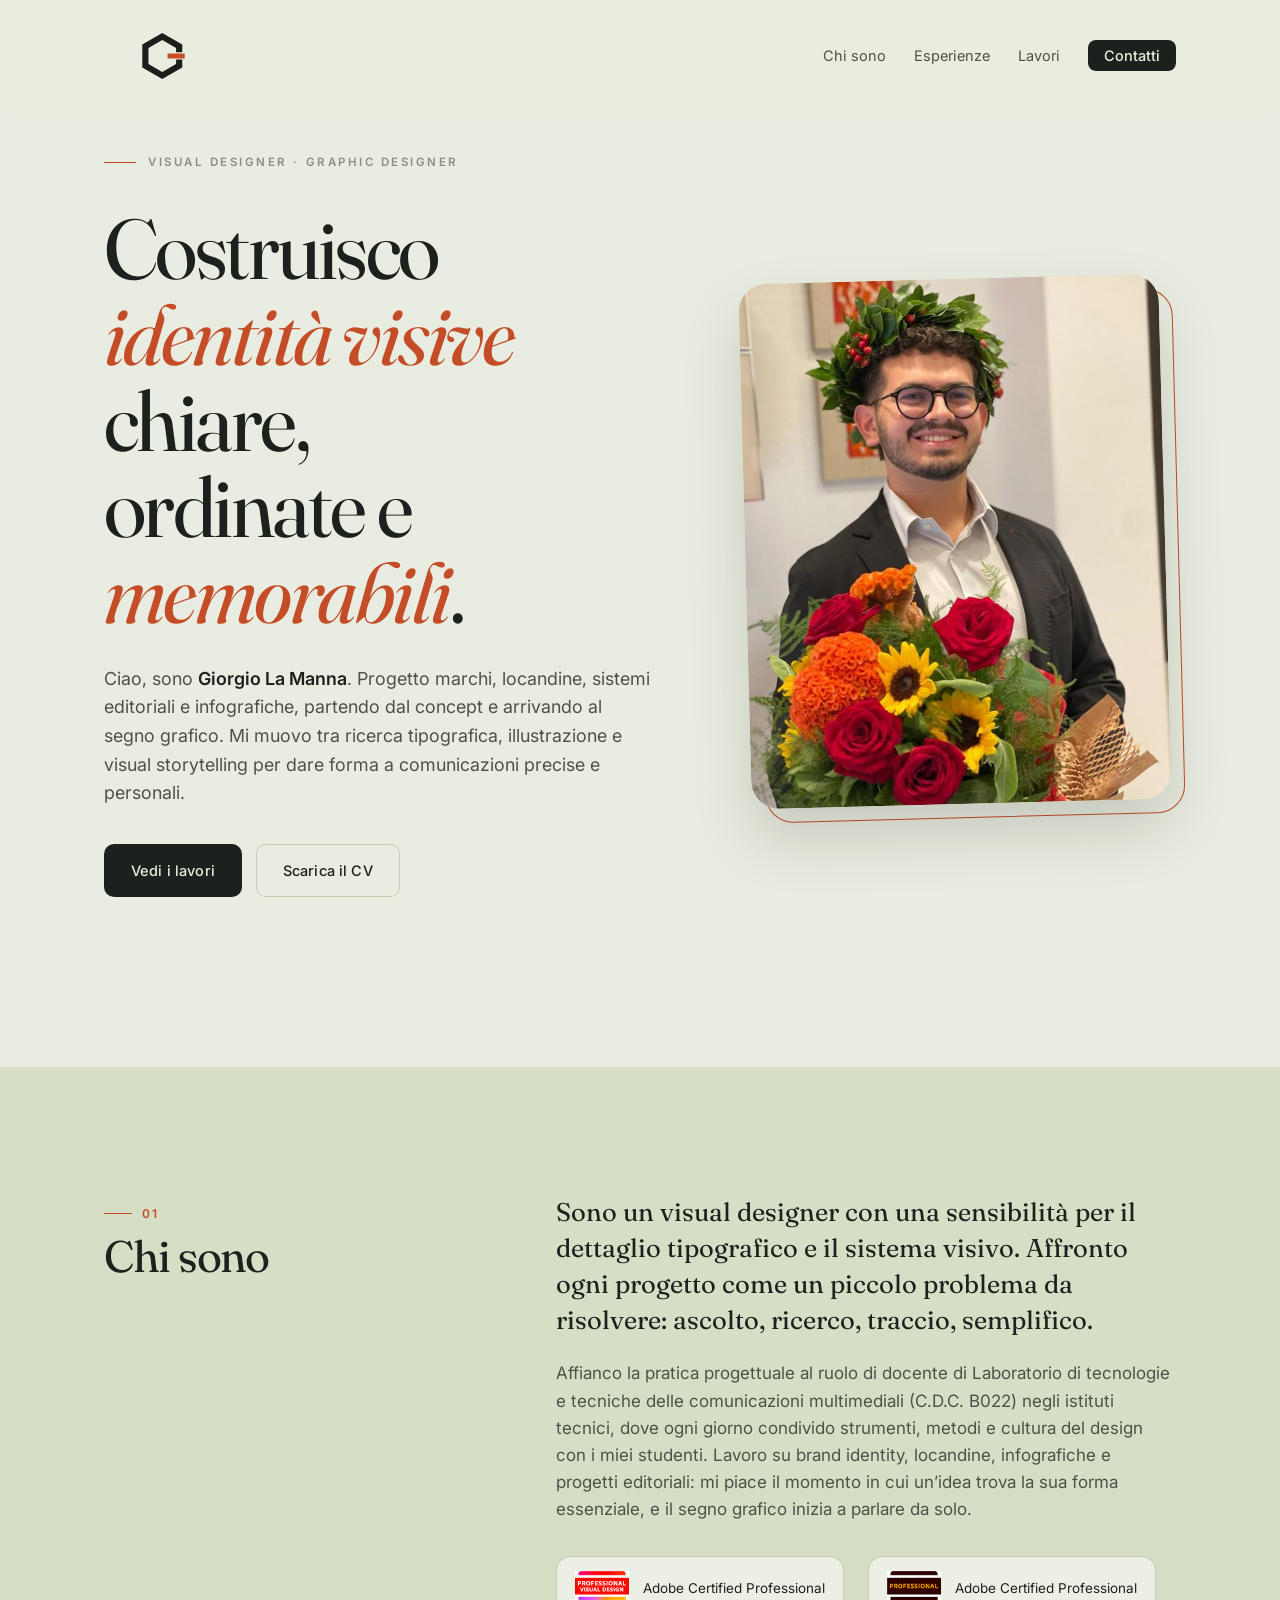
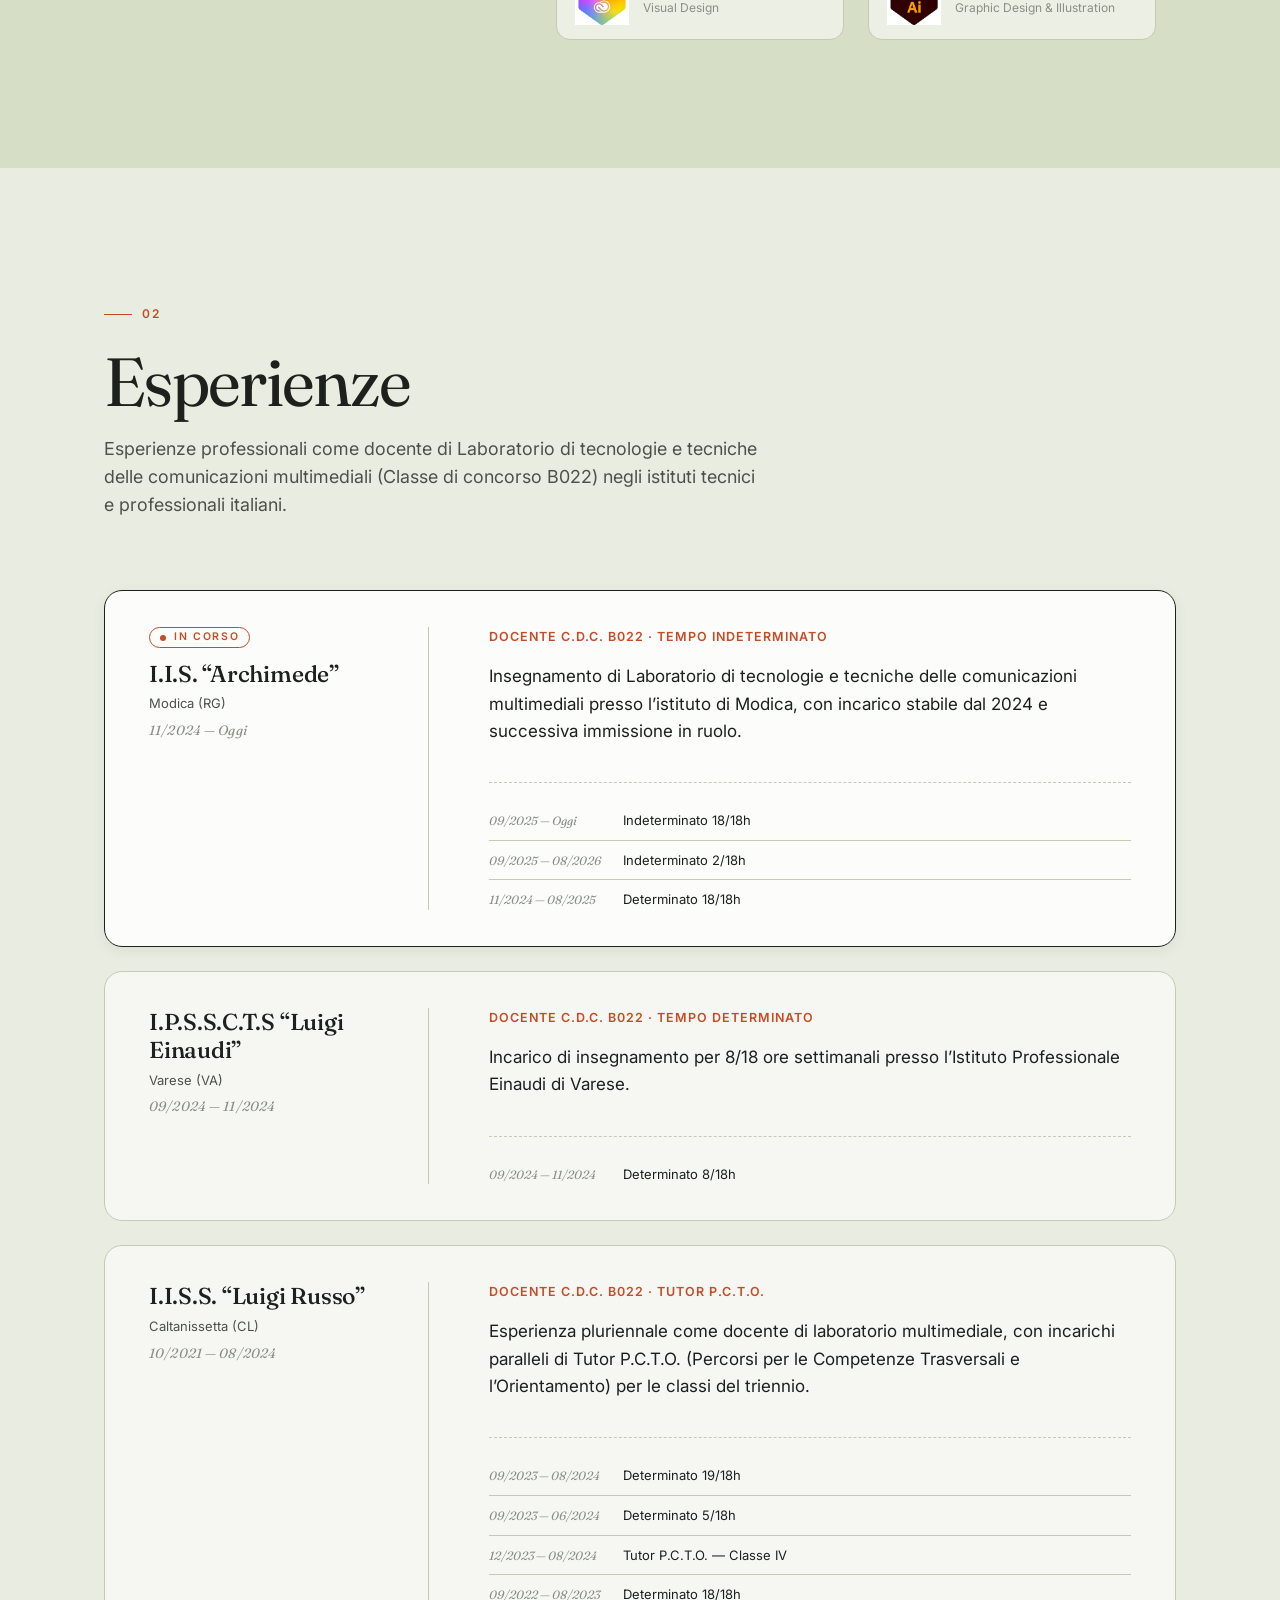
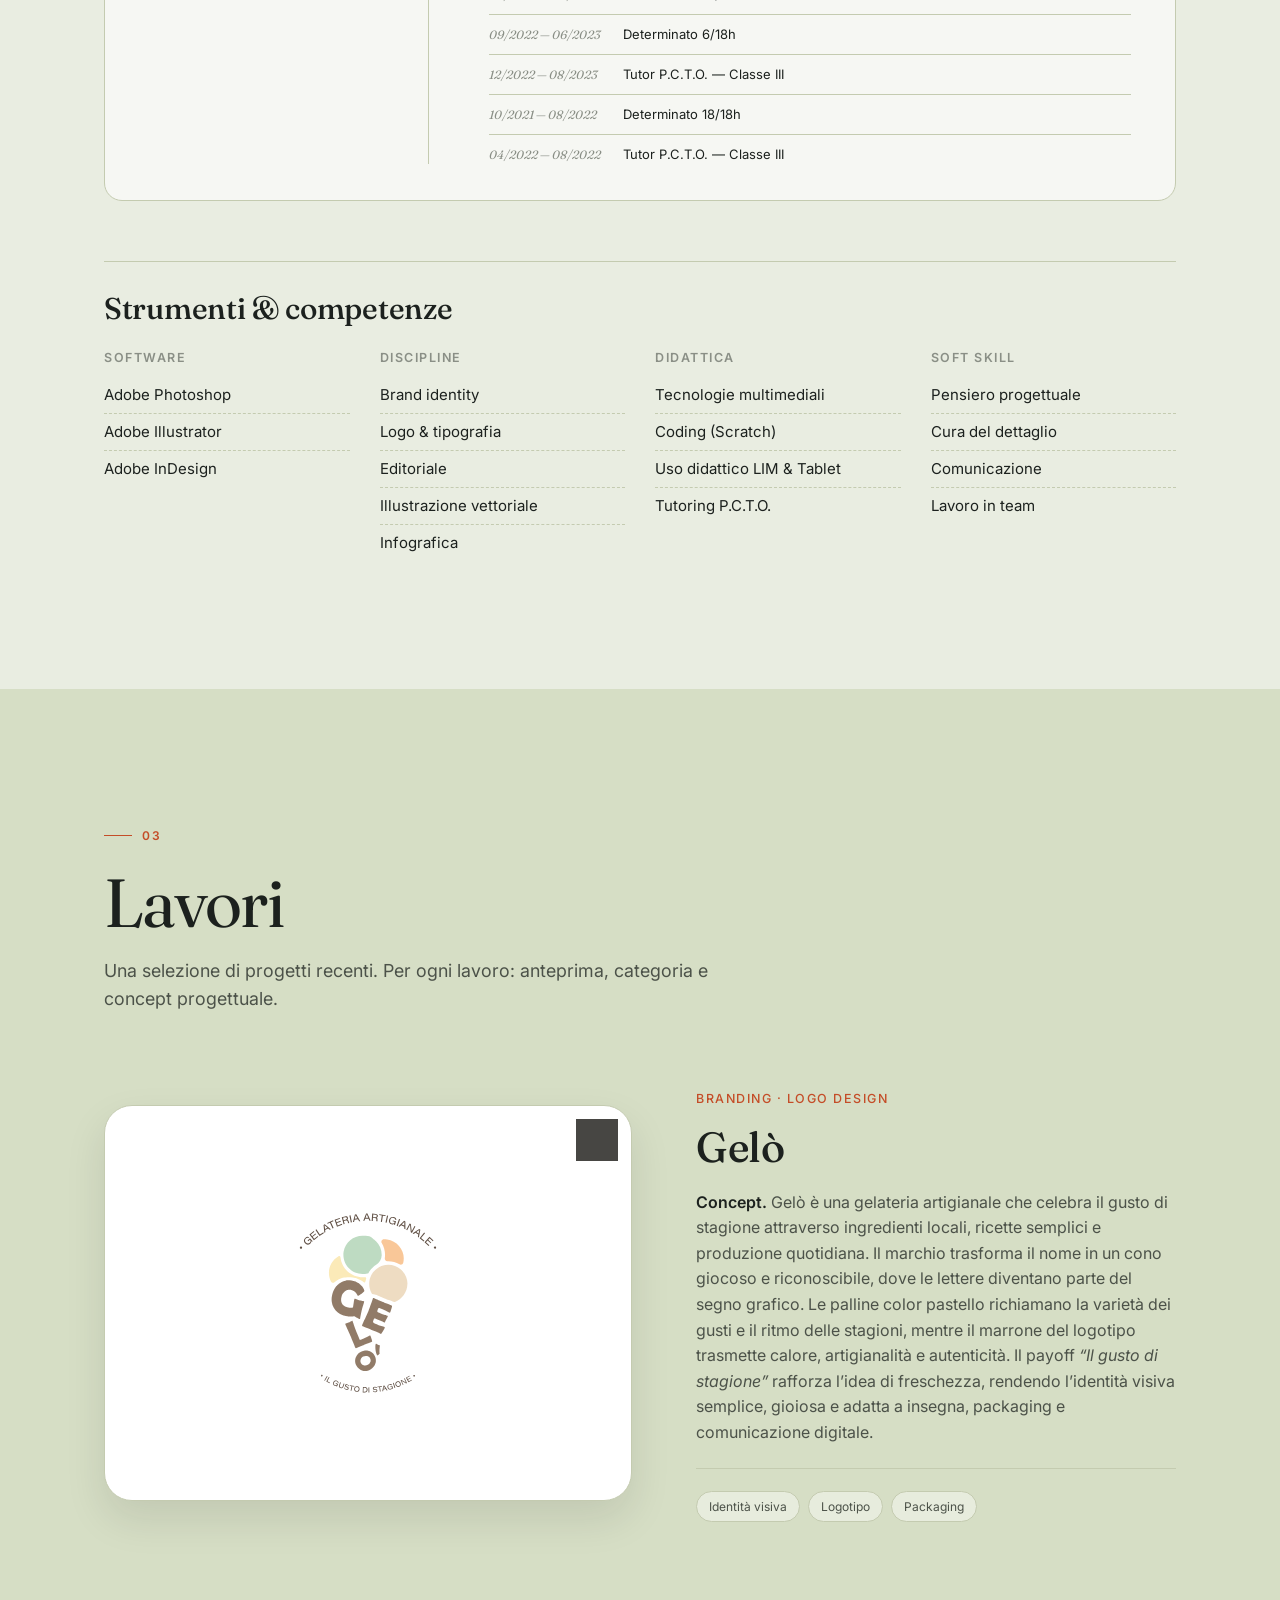
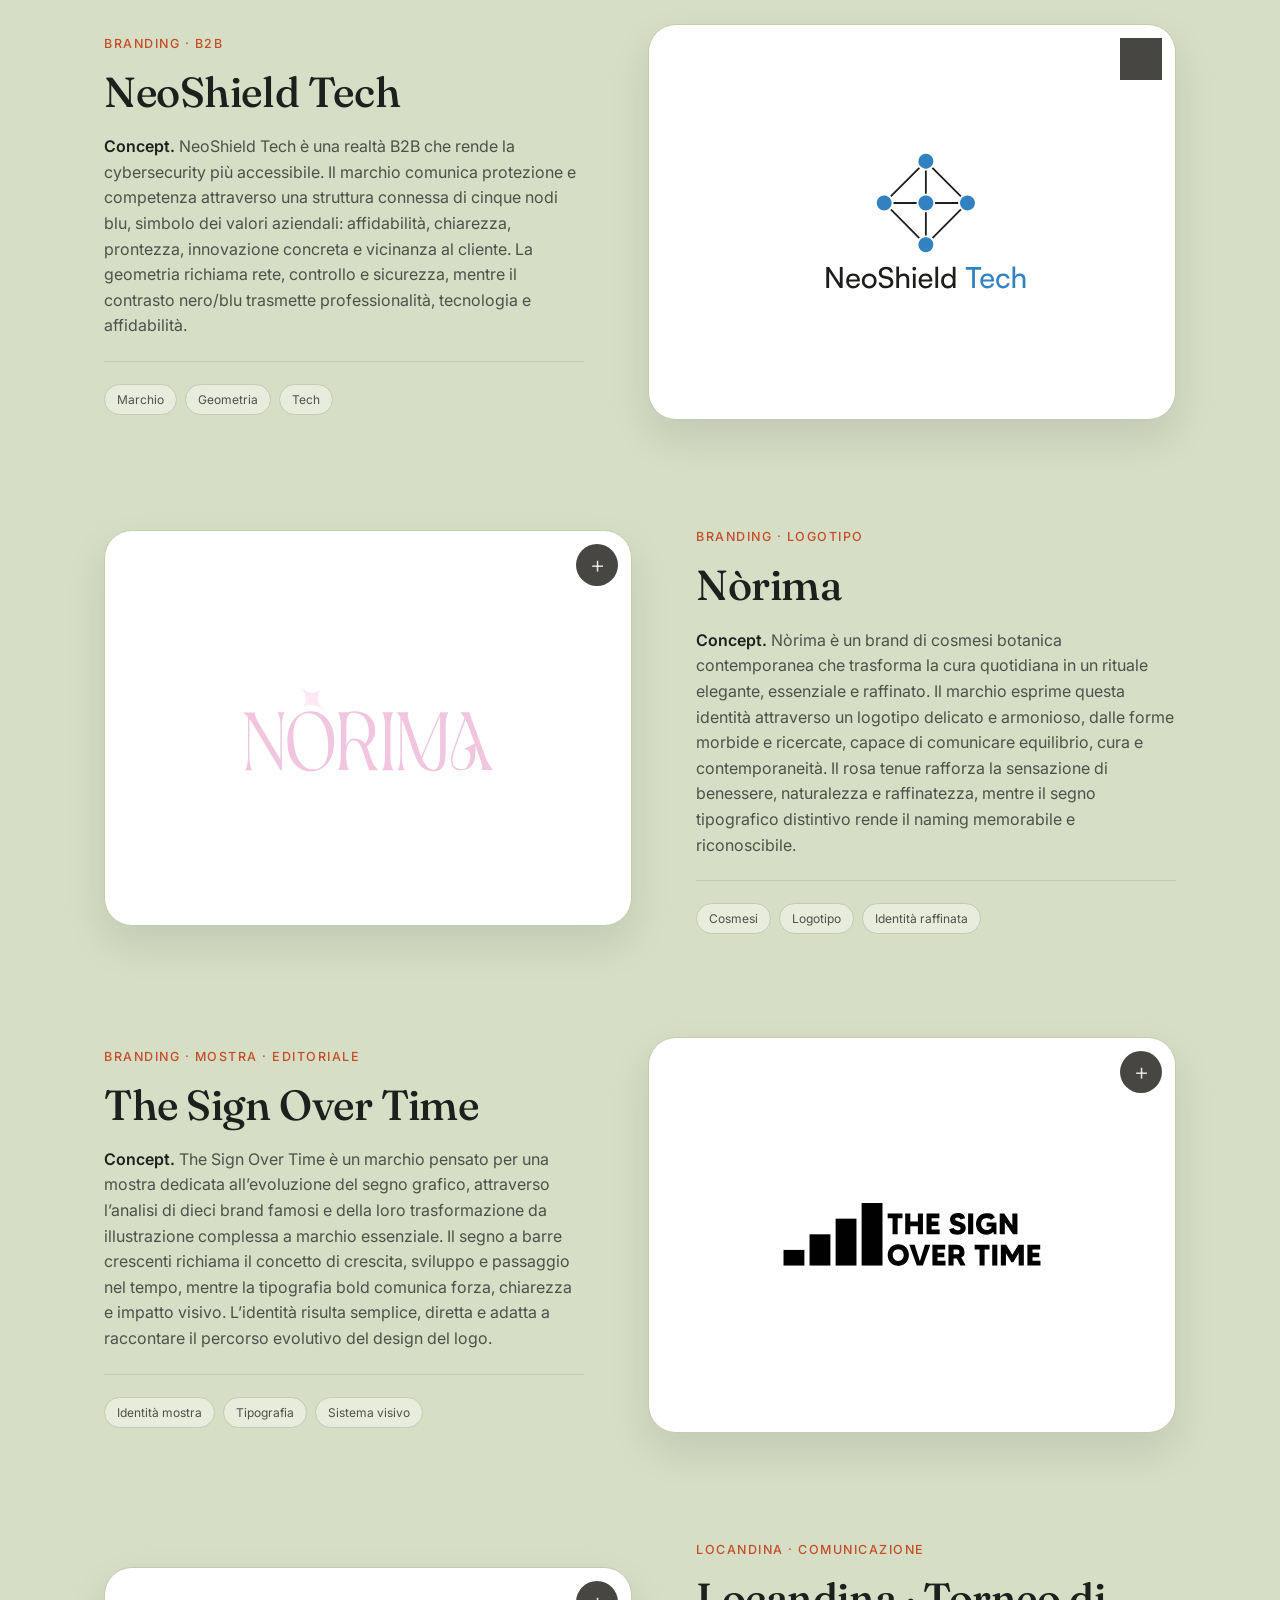
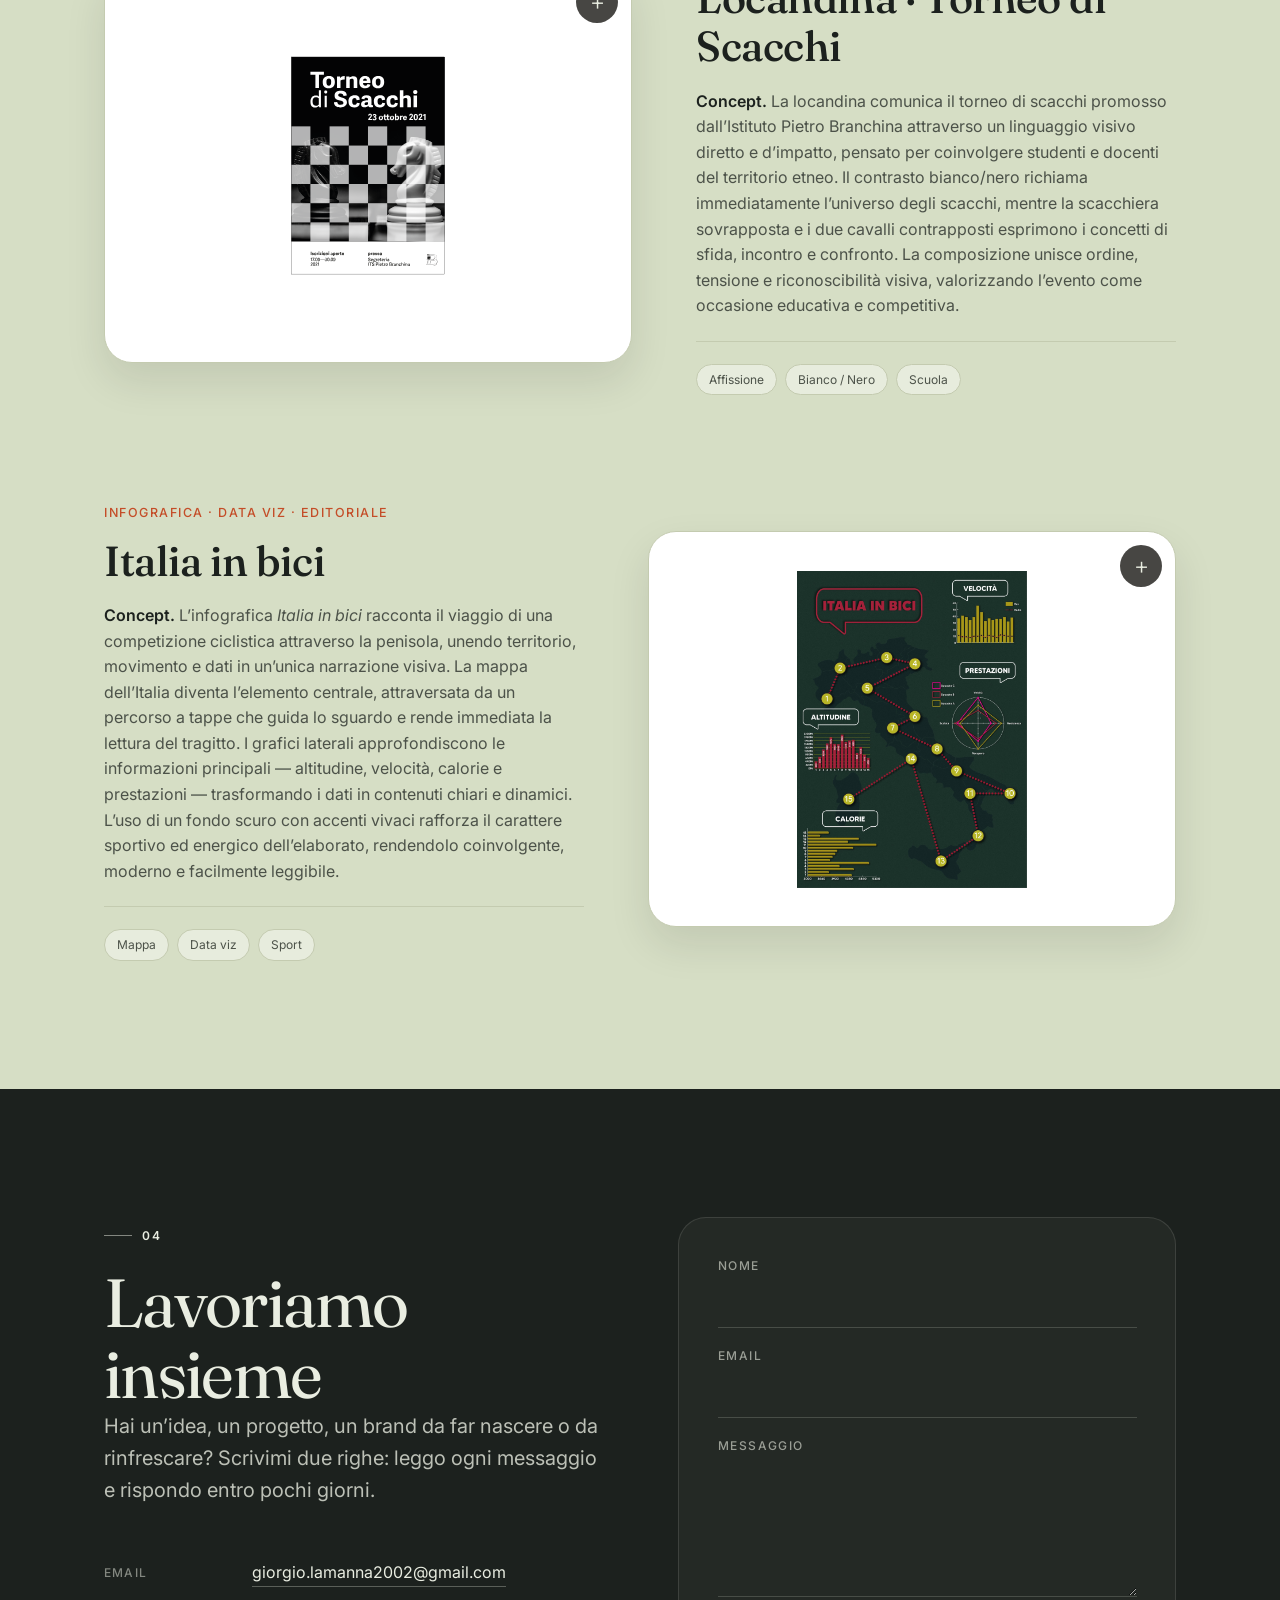
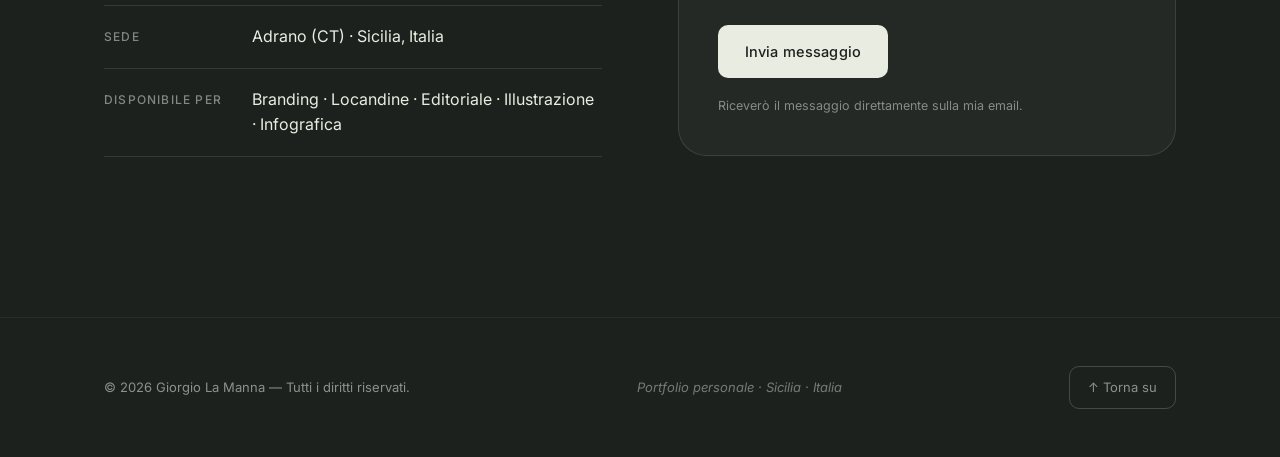
==== index.html @ 04f4bfe7 "Add files via upload" ====
<!DOCTYPE html>
<html lang="it">
<head>
  <meta charset="UTF-8" />
  <meta name="viewport" content="width=device-width, initial-scale=1.0" />
  <title>Giorgio La Manna — Visual Designer & Graphic Designer</title>

  <meta name="description" content="Portfolio di Giorgio La Manna, visual designer e graphic designer in Sicilia. Branding, editoriale, illustrazione, infografica, locandine e identità visiva. Docente di laboratori multimediali (C.D.C. B022)." />
  <meta name="keywords" content="Giorgio La Manna, visual designer, graphic designer, portfolio, branding, logo design, infografica, locandine, Sicilia, Adrano, designer Catania, B022, docente grafica" />
  <meta name="author" content="Giorgio La Manna" />
  <meta name="theme-color" content="#e9ede1" />
  <meta name="robots" content="index, follow" />
  <link rel="canonical" href="https://giorgiolamanna.net/" />

  <!-- Open Graph -->
  <meta property="og:type" content="website" />
  <meta property="og:url" content="https://giorgiolamanna.net/" />
  <meta property="og:title" content="Giorgio La Manna — Visual Designer & Graphic Designer" />
  <meta property="og:description" content="Portfolio personale di Giorgio La Manna. Identità visive, locandine, infografiche e progetti di grafica." />
  <meta property="og:image" content="https://giorgiolamanna.net/assets/img/foto-personale.jpg" />
  <meta property="og:locale" content="it_IT" />
  <meta property="og:site_name" content="Giorgio La Manna" />

  <!-- Twitter -->
  <meta name="twitter:card" content="summary_large_image" />
  <meta name="twitter:title" content="Giorgio La Manna — Visual Designer" />
  <meta name="twitter:description" content="Portfolio personale. Branding, editoriale, illustrazione, infografica." />
  <meta name="twitter:image" content="https://giorgiolamanna.net/assets/img/foto-personale.jpg" />

  <!-- JSON-LD strutturato: dati Persona per Google Knowledge Graph -->
  <script type="application/ld+json">
  {
    "@context": "https://schema.org",
    "@type": "Person",
    "name": "Giorgio La Manna",
    "url": "https://giorgiolamanna.net/",
    "image": "https://giorgiolamanna.net/assets/img/foto-personale.jpg",
    "jobTitle": "Visual Designer & Graphic Designer",
    "description": "Visual designer e graphic designer specializzato in branding, editoriale, illustrazione e infografica. Docente di Laboratorio di tecnologie e tecniche delle comunicazioni multimediali.",
    "address": {
      "@type": "PostalAddress",
      "addressLocality": "Adrano",
      "addressRegion": "CT",
      "addressCountry": "IT"
    },
    "alumniOf": [
      {
        "@type": "CollegeOrUniversity",
        "name": "Università Unimercatorum",
        "department": "Design del Prodotto e della Moda"
      },
      {
        "@type": "EducationalOrganization",
        "name": "I.T.S. P. Branchina",
        "department": "Grafica e Comunicazione"
      }
    ],
    "knowsAbout": ["Brand Identity", "Logo Design", "Graphic Design", "Typography", "Editorial Design", "Infographics", "Adobe Illustrator", "Adobe Photoshop", "Adobe InDesign"],
    "hasCredential": [
      {
        "@type": "EducationalOccupationalCredential",
        "name": "Adobe Certified Professional in Visual Design"
      },
      {
        "@type": "EducationalOccupationalCredential",
        "name": "Adobe Certified Professional in Graphic Design and Illustration"
      }
    ]
  }
  </script>

  <link rel="preconnect" href="https://fonts.googleapis.com">
  <link rel="preconnect" href="https://fonts.gstatic.com" crossorigin>
  <link href="https://fonts.googleapis.com/css2?family=Fraunces:opsz,wght@9..144,300;9..144,400;9..144,500;9..144,600&family=Inter:wght@300;400;500;600&family=Manrope:wght@500;700;800&display=swap" rel="stylesheet">

  <link rel="stylesheet" href="assets/css/styles.css" />
  <link rel="icon" type="image/svg+xml" href="assets/img/favicon.svg">
  <link rel="apple-touch-icon" href="assets/img/favicon.svg">
</head>
<body>

  <!-- ============== NAVIGAZIONE ============== -->
  <header class="site-header" id="siteHeader">
    <div class="container nav-wrap">
      <a href="#hero" class="brand" aria-label="Giorgio La Manna - Home">
        <img class="brand-logo" src="assets/img/marchio.svg" alt="Marchio personale Giorgio La Manna" />
      </a>

      <nav class="nav" aria-label="Navigazione principale">
        <ul class="nav-list" id="navList">
          <li><a href="#chi-sono">Chi sono</a></li>
          <li><a href="#esperienze">Esperienze</a></li>
          <li><a href="#lavori">Lavori</a></li>
          <li><a href="#contatti" class="nav-cta">Contatti</a></li>
        </ul>
      </nav>

      <button class="nav-toggle" id="navToggle" aria-label="Apri menu" aria-expanded="false" aria-controls="navList">
        <span></span><span></span><span></span>
      </button>
    </div>
  </header>

  <main id="top">

    <!-- ============== HERO ============== -->
    <section class="hero" id="hero">
      <div class="container hero-grid">
        <div class="hero-text reveal">
          <p class="eyebrow">Visual Designer · Graphic Designer</p>
          <h1 class="display">
            Costruisco <em>identità visive</em> chiare,<br />
            ordinate e <em>memorabili</em>.
          </h1>
          <p class="lead">
            Ciao, sono <strong>Giorgio La Manna</strong>. Progetto marchi, locandine,
            sistemi editoriali e infografiche, partendo dal concept e arrivando al segno
            grafico. Mi muovo tra ricerca tipografica, illustrazione e visual storytelling
            per dare forma a comunicazioni precise e personali.
          </p>
          <div class="hero-actions">
            <a href="#lavori" class="btn btn-primary">Vedi i lavori</a>
            <a href="assets/cv-giorgio-la-manna.pdf" class="btn btn-ghost" download>Scarica il CV</a>
          </div>
        </div>

        <div class="hero-photo reveal">
          <div class="photo-frame">
            <img src="assets/img/foto-personale.jpg"
                 srcset="assets/img/foto-personale-sm.jpg 800w, assets/img/foto-personale.jpg 1200w"
                 sizes="(max-width: 760px) 70vw, 420px"
                 alt="Ritratto di Giorgio La Manna" loading="eager" />
          </div>
        </div>
      </div>

    </section>

    <!-- ============== CHI SONO ============== -->
    <section class="section section-light" id="chi-sono">
      <div class="container two-col">
        <div class="col-label reveal">
          <span class="section-num">01</span>
          <h2 class="section-title">Chi sono</h2>
        </div>
        <div class="col-body reveal">
          <p class="big">
            Sono un visual designer con una sensibilità per il dettaglio tipografico
            e il sistema visivo. Affronto ogni progetto come un piccolo problema da
            risolvere: ascolto, ricerco, traccio, semplifico.
          </p>
          <p>
            Affianco la pratica progettuale al ruolo di docente di Laboratorio di
            tecnologie e tecniche delle comunicazioni multimediali (C.D.C. B022) negli
            istituti tecnici, dove ogni giorno condivido strumenti, metodi e cultura
            del design con i miei studenti. Lavoro su brand identity, locandine,
            infografiche e progetti editoriali: mi piace il momento in cui un’idea
            trova la sua forma essenziale, e il segno grafico inizia a parlare da
            solo.
          </p>

          <div class="badges-row">
            <figure class="badge-cert">
              <img src="assets/badges/adobe-visual-design.png" alt="Adobe Certified Professional in Visual Design" />
              <figcaption>Adobe Certified Professional<br><small>Visual Design</small></figcaption>
            </figure>
            <figure class="badge-cert">
              <img src="assets/badges/adobe-graphic-design.png" alt="Adobe Certified Professional in Graphic Design and Illustration" />
              <figcaption>Adobe Certified Professional<br><small>Graphic Design &amp; Illustration</small></figcaption>
            </figure>
          </div>
        </div>
      </div>
    </section>

    <!-- ============== ESPERIENZE ============== -->
    <section class="section" id="esperienze">
      <div class="container">
        <header class="section-head reveal">
          <span class="section-num">02</span>
          <h2 class="section-title">Esperienze</h2>
          <p class="section-sub">Esperienze professionali come docente di Laboratorio di tecnologie e tecniche delle comunicazioni multimediali (Classe di concorso B022) negli istituti tecnici e professionali italiani.</p>
        </header>

        <div class="exp-grid exp-grid-rows">

          <article class="exp-card reveal exp-current">
            <div class="exp-head">
              <span class="exp-status">In corso</span>
              <h3>I.I.S. “Archimede”</h3>
              <p class="exp-place">Modica (RG)</p>
              <p class="exp-period">11/2024 — Oggi</p>
            </div>
            <div class="exp-body">
              <p class="exp-role">Docente C.D.C. B022 · Tempo Indeterminato</p>
              <p>Insegnamento di Laboratorio di tecnologie e tecniche delle comunicazioni multimediali presso l’istituto di Modica, con incarico stabile dal 2024 e successiva immissione in ruolo.</p>
              <ul class="exp-tags-stack">
                <li><span>09/2025 — Oggi</span> Indeterminato 18/18h</li>
                <li><span>09/2025 — 08/2026</span> Indeterminato 2/18h</li>
                <li><span>11/2024 — 08/2025</span> Determinato 18/18h</li>
              </ul>
            </div>
          </article>

          <article class="exp-card reveal">
            <div class="exp-head">
              <h3>I.P.S.S.C.T.S “Luigi Einaudi”</h3>
              <p class="exp-place">Varese (VA)</p>
              <p class="exp-period">09/2024 — 11/2024</p>
            </div>
            <div class="exp-body">
              <p class="exp-role">Docente C.D.C. B022 · Tempo Determinato</p>
              <p>Incarico di insegnamento per 8/18 ore settimanali presso l’Istituto Professionale Einaudi di Varese.</p>
              <ul class="exp-tags-stack">
                <li><span>09/2024 — 11/2024</span> Determinato 8/18h</li>
              </ul>
            </div>
          </article>

          <article class="exp-card reveal">
            <div class="exp-head">
              <h3>I.I.S.S. “Luigi Russo”</h3>
              <p class="exp-place">Caltanissetta (CL)</p>
              <p class="exp-period">10/2021 — 08/2024</p>
            </div>
            <div class="exp-body">
              <p class="exp-role">Docente C.D.C. B022 · Tutor P.C.T.O.</p>
              <p>Esperienza pluriennale come docente di laboratorio multimediale, con incarichi paralleli di Tutor P.C.T.O. (Percorsi per le Competenze Trasversali e l’Orientamento) per le classi del triennio.</p>
              <ul class="exp-tags-stack">
                <li><span>09/2023 — 08/2024</span> Determinato 19/18h</li>
                <li><span>09/2023 — 06/2024</span> Determinato 5/18h</li>
                <li><span>12/2023 — 08/2024</span> Tutor P.C.T.O. — Classe IV</li>
                <li><span>09/2022 — 08/2023</span> Determinato 18/18h</li>
                <li><span>09/2022 — 06/2023</span> Determinato 6/18h</li>
                <li><span>12/2022 — 08/2023</span> Tutor P.C.T.O. — Classe III</li>
                <li><span>10/2021 — 08/2022</span> Determinato 18/18h</li>
                <li><span>04/2022 — 08/2022</span> Tutor P.C.T.O. — Classe III</li>
              </ul>
            </div>
          </article>

        </div>

        <div class="skills-block reveal">
          <h3 class="skills-title">Strumenti &amp; competenze</h3>
          <div class="skills-grid">
            <div>
              <h4>Software</h4>
              <ul><li>Adobe Photoshop</li><li>Adobe Illustrator</li><li>Adobe InDesign</li></ul>
            </div>
            <div>
              <h4>Discipline</h4>
              <ul><li>Brand identity</li><li>Logo &amp; tipografia</li><li>Editoriale</li><li>Illustrazione vettoriale</li><li>Infografica</li></ul>
            </div>
            <div>
              <h4>Didattica</h4>
              <ul><li>Tecnologie multimediali</li><li>Coding (Scratch)</li><li>Uso didattico LIM &amp; Tablet</li><li>Tutoring P.C.T.O.</li></ul>
            </div>
            <div>
              <h4>Soft skill</h4>
              <ul><li>Pensiero progettuale</li><li>Cura del dettaglio</li><li>Comunicazione</li><li>Lavoro in team</li></ul>
            </div>
          </div>
        </div>
      </div>
    </section>

    <!-- ============== LAVORI ============== -->
    <section class="section section-light" id="lavori">
      <div class="container">
        <header class="section-head reveal">
          <span class="section-num">03</span>
          <h2 class="section-title">Lavori</h2>
          <p class="section-sub">Una selezione di progetti recenti. Per ogni lavoro: anteprima, categoria e concept progettuale.</p>
        </header>

        <div class="works">

          <!-- WORK 1 — Gelò -->
          <article class="work" data-cat="branding">
            <div class="work-media">
              <div class="work-img-wrap" style="--bg:#ffffff">
                <img src="assets/works/gelo.svg" alt="Logotipo Gelò — gelateria artigianale, identità visiva" loading="lazy" />
              </div>
              <button class="work-zoom" data-img="assets/works/gelo.svg" data-title="Gelò" aria-label="Apri anteprima Gelò">+</button>
            </div>
            <div class="work-text">
              <span class="work-cat">Branding · Logo design</span>
              <h3 class="work-title">Gelò</h3>
              <p class="work-concept">
                <strong>Concept.</strong> Gelò è una gelateria artigianale che celebra il
                gusto di stagione attraverso ingredienti locali, ricette semplici e
                produzione quotidiana. Il marchio trasforma il nome in un cono giocoso e
                riconoscibile, dove le lettere diventano parte del segno grafico. Le
                palline color pastello richiamano la varietà dei gusti e il ritmo delle
                stagioni, mentre il marrone del logotipo trasmette calore, artigianalità
                e autenticità. Il payoff <em>“Il gusto di stagione”</em> rafforza l’idea
                di freschezza, rendendo l’identità visiva semplice, gioiosa e adatta a
                insegna, packaging e comunicazione digitale.
              </p>
              <ul class="work-tags">
                <li>Identità visiva</li><li>Logotipo</li><li>Packaging</li>
              </ul>
            </div>
          </article>

          <!-- WORK 2 — NeoShield Tech -->
          <article class="work work-reverse" data-cat="branding">
            <div class="work-media">
              <div class="work-img-wrap" style="--bg:#ffffff">
                <img src="assets/works/neoshield.svg" alt="Logo NeoShield Tech — cybersecurity B2B" loading="lazy" />
              </div>
              <button class="work-zoom" data-img="assets/works/neoshield.svg" data-title="NeoShield Tech" aria-label="Apri anteprima NeoShield Tech">+</button>
            </div>
            <div class="work-text">
              <span class="work-cat">Branding · B2B</span>
              <h3 class="work-title">NeoShield Tech</h3>
              <p class="work-concept">
                <strong>Concept.</strong> NeoShield Tech è una realtà B2B che rende la
                cybersecurity più accessibile. Il marchio comunica protezione e
                competenza attraverso una struttura connessa di cinque nodi blu, simbolo
                dei valori aziendali: affidabilità, chiarezza, prontezza, innovazione
                concreta e vicinanza al cliente. La geometria richiama rete, controllo e
                sicurezza, mentre il contrasto nero/blu trasmette professionalità,
                tecnologia e affidabilità.
              </p>
              <ul class="work-tags">
                <li>Marchio</li><li>Geometria</li><li>Tech</li>
              </ul>
            </div>
          </article>

          <!-- WORK 3 — Nòrima -->
          <article class="work" data-cat="branding">
            <div class="work-media">
              <div class="work-img-wrap" style="--bg:#ffffff">
                <img src="assets/works/norima.svg" alt="Logotipo Nòrima — cosmesi botanica contemporanea" loading="lazy" />
              </div>
              <button class="work-zoom" data-img="assets/works/norima.svg" data-title="Nòrima" aria-label="Apri anteprima Nòrima">+</button>
            </div>
            <div class="work-text">
              <span class="work-cat">Branding · Logotipo</span>
              <h3 class="work-title">Nòrima</h3>
              <p class="work-concept">
                <strong>Concept.</strong> Nòrima è un brand di cosmesi botanica
                contemporanea che trasforma la cura quotidiana in un rituale elegante,
                essenziale e raffinato. Il marchio esprime questa identità attraverso un
                logotipo delicato e armonioso, dalle forme morbide e ricercate, capace
                di comunicare equilibrio, cura e contemporaneità. Il rosa tenue rafforza
                la sensazione di benessere, naturalezza e raffinatezza, mentre il segno
                tipografico distintivo rende il naming memorabile e riconoscibile.
              </p>
              <ul class="work-tags">
                <li>Cosmesi</li><li>Logotipo</li><li>Identità raffinata</li>
              </ul>
            </div>
          </article>

          <!-- WORK 4 — The Sign Over Time -->
          <article class="work work-reverse" data-cat="branding editoriale">
            <div class="work-media">
              <div class="work-img-wrap" style="--bg:#ffffff">
                <img src="assets/works/sign-over-time.svg" alt="The Sign Over Time — identità per mostra sull’evoluzione del segno grafico" loading="lazy" />
              </div>
              <button class="work-zoom" data-img="assets/works/sign-over-time.svg" data-title="The Sign Over Time" aria-label="Apri anteprima The Sign Over Time">+</button>
            </div>
            <div class="work-text">
              <span class="work-cat">Branding · Mostra · Editoriale</span>
              <h3 class="work-title">The Sign Over Time</h3>
              <p class="work-concept">
                <strong>Concept.</strong> The Sign Over Time è un marchio pensato per
                una mostra dedicata all’evoluzione del segno grafico, attraverso
                l’analisi di dieci brand famosi e della loro trasformazione da
                illustrazione complessa a marchio essenziale. Il segno a barre crescenti
                richiama il concetto di crescita, sviluppo e passaggio nel tempo, mentre
                la tipografia bold comunica forza, chiarezza e impatto visivo.
                L’identità risulta semplice, diretta e adatta a raccontare il percorso
                evolutivo del design del logo.
              </p>
              <ul class="work-tags">
                <li>Identità mostra</li><li>Tipografia</li><li>Sistema visivo</li>
              </ul>
            </div>
          </article>

          <!-- WORK 5 — Locandina Torneo Scacchi -->
          <article class="work" data-cat="locandina editoriale">
            <div class="work-media">
              <div class="work-img-wrap" style="--bg:#ffffff">
                <img src="assets/works/locandina-scacchi.svg" alt="Locandina del Torneo di Scacchi - Istituto Pietro Branchina" loading="lazy" />
              </div>
              <button class="work-zoom" data-img="assets/works/locandina-scacchi.svg" data-title="Locandina · Torneo di Scacchi" aria-label="Apri anteprima Locandina Torneo di Scacchi">+</button>
            </div>
            <div class="work-text">
              <span class="work-cat">Locandina · Comunicazione</span>
              <h3 class="work-title">Locandina · Torneo di Scacchi</h3>
              <p class="work-concept">
                <strong>Concept.</strong> La locandina comunica il torneo di scacchi
                promosso dall’Istituto Pietro Branchina attraverso un linguaggio visivo
                diretto e d’impatto, pensato per coinvolgere studenti e docenti del
                territorio etneo. Il contrasto bianco/nero richiama immediatamente
                l’universo degli scacchi, mentre la scacchiera sovrapposta e i due
                cavalli contrapposti esprimono i concetti di sfida, incontro e
                confronto. La composizione unisce ordine, tensione e riconoscibilità
                visiva, valorizzando l’evento come occasione educativa e competitiva.
              </p>
              <ul class="work-tags">
                <li>Affissione</li><li>Bianco / Nero</li><li>Scuola</li>
              </ul>
            </div>
          </article>

          <!-- WORK 6 — Infografica Italia in bici -->
          <article class="work work-reverse" data-cat="infografica editoriale">
            <div class="work-media">
              <div class="work-img-wrap" style="--bg:#ffffff">
                <img src="assets/works/infografica.jpg" alt="Infografica Italia in bici — visualizzazione di una competizione ciclistica" loading="lazy" />
              </div>
              <button class="work-zoom" data-img="assets/works/infografica.jpg" data-title="Italia in bici · Infografica" aria-label="Apri anteprima infografica Italia in bici">+</button>
            </div>
            <div class="work-text">
              <span class="work-cat">Infografica · Data viz · Editoriale</span>
              <h3 class="work-title">Italia in bici</h3>
              <p class="work-concept">
                <strong>Concept.</strong> L’infografica <em>Italia in bici</em> racconta
                il viaggio di una competizione ciclistica attraverso la penisola, unendo
                territorio, movimento e dati in un’unica narrazione visiva. La mappa
                dell’Italia diventa l’elemento centrale, attraversata da un percorso a
                tappe che guida lo sguardo e rende immediata la lettura del tragitto. I
                grafici laterali approfondiscono le informazioni principali — altitudine,
                velocità, calorie e prestazioni — trasformando i dati in contenuti chiari
                e dinamici. L’uso di un fondo scuro con accenti vivaci rafforza il
                carattere sportivo ed energico dell’elaborato, rendendolo coinvolgente,
                moderno e facilmente leggibile.
              </p>
              <ul class="work-tags">
                <li>Mappa</li><li>Data viz</li><li>Sport</li>
              </ul>
            </div>
          </article>

        </div>
      </div>
    </section>

    <!-- ============== CONTATTI ============== -->
    <section class="section section-dark" id="contatti">
      <div class="container contact-grid">
        <div class="contact-intro reveal">
          <span class="section-num section-num-light">04</span>
          <h2 class="section-title section-title-light">Lavoriamo insieme</h2>
          <p class="contact-lead">
            Hai un’idea, un progetto, un brand da far nascere o da rinfrescare?
            Scrivimi due righe: leggo ogni messaggio e rispondo entro pochi giorni.
          </p>

          <ul class="contact-list">
            <li>
              <span class="c-label">Email</span>
              <a href="mailto:giorgio.lamanna2002@gmail.com">giorgio.lamanna2002@gmail.com</a>
            </li>
            <li>
              <span class="c-label">Sede</span>
              <span>Adrano (CT) · Sicilia, Italia</span>
            </li>
            <li>
              <span class="c-label">Disponibile per</span>
              <span>Branding · Locandine · Editoriale · Illustrazione · Infografica</span>
            </li>
          </ul>
        </div>

        <form class="contact-form reveal"
              action="https://formsubmit.co/giorgio.lamanna2002@gmail.com"
              method="POST"
              id="contactForm">
          <!-- Configurazione FormSubmit (servizio gratuito senza account) -->
          <input type="hidden" name="_subject" value="Nuovo messaggio dal portfolio" />
          <input type="hidden" name="_template" value="table" />
          <input type="hidden" name="_captcha" value="true" />
          <input type="hidden" name="_next" value="https://giorgiolamanna.net/?inviato=ok" />
          <input type="text" name="_honey" style="display:none" />

          <div class="field">
            <label for="cf-name">Nome</label>
            <input type="text" id="cf-name" name="Nome" required autocomplete="name" />
          </div>
          <div class="field">
            <label for="cf-email">Email</label>
            <input type="email" id="cf-email" name="Email" required autocomplete="email" />
          </div>
          <div class="field">
            <label for="cf-msg">Messaggio</label>
            <textarea id="cf-msg" name="Messaggio" rows="5" required></textarea>
          </div>
          <button type="submit" class="btn btn-on-dark">Invia messaggio</button>
          <p class="form-hint">Riceverò il messaggio direttamente sulla mia email.</p>
        </form>
      </div>
    </section>

  </main>

  <!-- ============== FOOTER ============== -->
  <footer class="site-footer">
    <div class="container footer-wrap">
      <p>© <span id="year"></span> Giorgio La Manna — Tutti i diritti riservati.</p>
      <p class="foot-meta">Portfolio personale · Sicilia · Italia</p>
      <a href="#top" class="back-top" aria-label="Torna su">↑ Torna su</a>
    </div>
  </footer>

  <!-- ============== LIGHTBOX ============== -->
  <div class="lightbox" id="lightbox" role="dialog" aria-modal="true" aria-label="Anteprima lavoro" hidden>
    <button class="lb-close" id="lbClose" aria-label="Chiudi anteprima">×</button>
    <figure class="lb-figure">
      <img id="lbImage" alt="" />
      <figcaption id="lbCaption"></figcaption>
    </figure>
  </div>

  <script src="assets/js/main.js"></script>
</body>
</html>
---- assets/css/styles.css ----
@charset "UTF-8";
/* =========================================================
   Giorgio La Manna — Portfolio
   styles.css
   ========================================================= */

/* ------------ Tokens ------------ */
:root{
  --bg:           #e9ede1;     /* sage off-white */
  --bg-alt:       #d6dec5;     /* deeper sage */
  --bg-dark:      #1c211e;     /* deep forest ink */
  --ink:          #1c211e;     /* deep ink with green undertone */
  --ink-soft:     #4c5249;
  --ink-muted:    #8a8f86;
  --line:         #c4cbb0;     /* sage line */
  --line-dark:    #2a302c;
  --accent:       #c44d28;     /* warm terracotta */
  --accent-soft:  #ebcfc1;
  --on-dark:      #e9ede1;

  --radius:       18px;
  --radius-lg:    28px;

  --shadow-sm:    0 4px 14px rgba(20,19,15,.06);
  --shadow-md:    0 18px 40px rgba(20,19,15,.10);
  --shadow-lg:    0 30px 60px rgba(20,19,15,.16);

  --serif: "Fraunces", "Georgia", serif;
  --sans:  "Inter", "Helvetica Neue", system-ui, -apple-system, sans-serif;

  --maxw: 1200px;
  --pad:  clamp(20px, 5vw, 64px);

  --t-fast: 220ms ease;
  --t-med:  450ms cubic-bezier(.2,.8,.2,1);
}

/* ------------ Reset / base ------------ */
*,*::before,*::after{box-sizing:border-box}
html{scroll-behavior:smooth; -webkit-text-size-adjust:100%}
body{
  margin:0;
  font-family:var(--sans);
  background:var(--bg);
  color:var(--ink);
  font-size:17px;
  line-height:1.6;
  font-weight:400;
  -webkit-font-smoothing:antialiased;
  text-rendering:optimizeLegibility;
}
img,svg{max-width:100%; display:block}
a{color:inherit; text-decoration:none}
button{font:inherit; cursor:pointer; background:none; border:0; color:inherit}
ul,ol{margin:0; padding:0; list-style:none}
h1,h2,h3,h4{margin:0; font-family:var(--serif); font-weight:500; letter-spacing:-.01em; line-height:1.15}
p{margin:0 0 1em}
:focus-visible{outline:2px solid var(--accent); outline-offset:3px; border-radius:6px}
::selection{background:var(--accent); color:var(--bg)}

/* ------------ Layout ------------ */
.container{ width:100%; max-width:var(--maxw); margin:0 auto; padding-left:var(--pad); padding-right:var(--pad)}
.section{ padding: clamp(80px, 10vw, 140px) 0; position:relative }
.section-light{ background:var(--bg-alt) }
.section-dark{
  background: var(--bg-dark);
  color: var(--on-dark);
  position: relative;
  overflow: hidden;
}
.section-dark::before{
  content: "";
  position: absolute; inset: auto -15% -50% -15%;
  height: 80%;
  background: radial-gradient(60% 50% at 50% 100%, rgba(196,77,40,.18), transparent 70%);
  pointer-events: none;
}
.section-dark > *{ position: relative; z-index: 1 }
.section-dark a{ color:var(--on-dark) }

.section-head{ max-width: 780px; margin-bottom: clamp(48px, 6vw, 72px) }
.section-num{
  display:inline-flex; align-items:center; gap:10px;
  font-family:var(--sans); font-weight:600;
  color:var(--accent); font-size:12px; letter-spacing:.18em;
  text-transform: uppercase;
  margin-bottom: 22px;
}
.section-num::before{
  content:""; width:28px; height:1px; background:var(--accent);
  display: inline-block;
}
.section-num-light{ color: var(--on-dark) }
.section-num-light::before{ background: var(--on-dark); opacity: .5 }
.section-title{
  font-size: clamp(34px, 5.6vw, 68px);
  font-weight: 400; letter-spacing:-.025em;
  line-height: 1.05;
}
.section-title-light{ color:var(--on-dark) }
.section-sub{
  margin-top: 18px;
  color: var(--ink-soft);
  font-size: clamp(16px, 1.4vw, 19px);
  line-height: 1.55;
  max-width: 60ch;
}

/* Two-col layout helper */
.two-col{
  display:grid; gap: clamp(28px, 5vw, 80px);
  grid-template-columns: 1fr 1.6fr;
  align-items:start;
}
.col-label .section-num{ margin-bottom: 10px }
.col-label .section-title{ font-size: clamp(28px, 4vw, 44px) }
.col-body .big{ font-size: clamp(20px, 2vw, 26px); line-height:1.4; color:var(--ink); font-family:var(--serif); font-weight:400; margin-bottom: 22px}
.col-body p{ color:var(--ink-soft); max-width: 60ch }

/* ------------ Header / Nav ------------ */
.site-header{
  position:fixed; top:0; left:0; right:0; z-index:50;
  backdrop-filter: blur(14px) saturate(140%);
  -webkit-backdrop-filter: blur(14px) saturate(140%);
  background: rgba(233,237,225,.6);
  border-bottom: 1px solid transparent;
  transition: background var(--t-fast), border-color var(--t-fast), padding var(--t-fast);
}
.site-header.is-scrolled{
  background: rgba(233,237,225,.92);
  border-bottom-color: var(--line);
}
.nav-wrap{
  display:flex; align-items:center; justify-content:space-between;
  padding-top:14px; padding-bottom:14px;
}
.brand{ display:flex; align-items:center; gap:18px; font-family:var(--serif); font-size:20px; font-weight:500 }
.brand-logo{
  height: 84px; width: auto; display: block;
  transition: transform var(--t-fast);
}
.brand:hover .brand-logo{ transform: scale(1.05) }
.brand-name{ letter-spacing:-.01em; line-height: 1.1 }
@media (max-width: 480px){
  .brand-name{ display: none }
  .brand-logo{ height: 64px }
}

.nav-list{ display:flex; gap:28px; align-items:center }
.nav-list a{
  position:relative; font-size:14.5px; color:var(--ink-soft);
  padding:6px 0; transition: color var(--t-fast);
}
.nav-list a::after{
  content:""; position:absolute; left:0; right:0; bottom:-2px;
  height:1px; background:var(--ink); transform:scaleX(0); transform-origin:left;
  transition: transform var(--t-med);
}
.nav-list a:hover{ color:var(--ink) }
.nav-list a:hover::after,
.nav-list a.is-active::after{ transform:scaleX(1) }
.nav-cta{
  background:var(--ink); color:var(--bg) !important;
  padding:7px 16px !important; border-radius:8px;
  font-weight:500; transition: transform var(--t-fast), background var(--t-fast);
}
.nav-cta::after{ display:none !important }
.nav-cta:hover{ background:var(--accent); transform:translateY(-1px) }

.nav-toggle{
  display:none; width:42px; height:42px; border-radius:10px;
  border:1px solid var(--line); position:relative; padding:0;
}
.nav-toggle span{
  position:absolute; left:10px; right:10px; height:1.5px; background:var(--ink);
  transition: transform var(--t-fast), opacity var(--t-fast), top var(--t-fast);
}
.nav-toggle span:nth-child(1){ top:14px }
.nav-toggle span:nth-child(2){ top:20px }
.nav-toggle span:nth-child(3){ top:26px }
.nav-toggle[aria-expanded="true"] span:nth-child(1){ top:20px; transform:rotate(45deg) }
.nav-toggle[aria-expanded="true"] span:nth-child(2){ opacity:0 }
.nav-toggle[aria-expanded="true"] span:nth-child(3){ top:20px; transform:rotate(-45deg) }

/* ------------ Hero ------------ */
.hero{
  position:relative;
  padding-top: clamp(140px, 16vh, 200px);
  padding-bottom: clamp(80px, 10vw, 140px);
  overflow:hidden;
}
.hero-grid{
  display:grid; gap: clamp(40px, 6vw, 90px);
  grid-template-columns: 1.25fr 1fr;
  align-items:center;
}
.eyebrow{
  display:inline-flex; align-items:center; gap:12px;
  font-size:11.5px; letter-spacing:.22em; text-transform:uppercase;
  color:var(--ink-muted); font-weight:600;
  margin-bottom:28px;
  padding: 6px 14px 6px 0;
}
.eyebrow::before{
  content:""; width:32px; height:1px; background:var(--accent);
  display:inline-block;
}
.display{
  font-size: clamp(40px, 6.6vw, 88px);
  line-height: 1.02;
  font-weight: 400;
  letter-spacing:-.03em;
  margin-bottom: 28px;
  color: var(--ink);
}
.display em{
  font-style:italic; font-weight:400;
  color: var(--accent);
  position: relative;
  white-space: nowrap;
}
.lead{
  font-size: clamp(16px, 1.4vw, 19px);
  color:var(--ink-soft);
  max-width: 56ch;
  margin-bottom: 36px;
}
.lead strong{ color:var(--ink); font-weight:600 }

.hero-actions{ display:flex; flex-wrap:wrap; gap:14px; margin-bottom:42px }
.btn{
  display:inline-flex; align-items:center; gap:10px;
  padding:14px 26px; border-radius:10px;
  font-size:14.5px; font-weight:500; letter-spacing:.01em;
  transition: transform var(--t-fast), background var(--t-fast), color var(--t-fast), border-color var(--t-fast), box-shadow var(--t-fast);
  border:1px solid transparent;
  position: relative;
}
/* Effetto freccia rimosso per evitare problemi di codifica caratteri */
.btn-primary{ background:var(--ink); color:var(--bg) }
.btn-primary:hover{ background:var(--accent); transform:translateY(-2px); box-shadow:var(--shadow-md) }
.btn-ghost{ border-color:var(--line); color:var(--ink); background: transparent }
.btn-ghost:hover{ border-color:var(--ink); transform:translateY(-2px); background: rgba(255,255,255,.4) }
.btn-on-dark{ background:var(--on-dark); color:var(--ink) }
.btn-on-dark:hover{ background:var(--accent); color:var(--on-dark) }

/* Photo */
.hero-photo{
  position:relative; justify-self:center;
}
.hero-photo::before{
  content: ""; position: absolute;
  inset: 14px -14px -14px 14px;
  border: 1px solid var(--accent);
  border-radius: var(--radius-lg);
  z-index: 0;
  transform: rotate(-1.5deg);
  transition: transform var(--t-med);
}
.hero-photo:hover::before{ transform: rotate(-3deg) translate(-4px, 4px) }
.photo-frame{
  position:relative; width: clamp(260px, 36vw, 420px); aspect-ratio: 4/5;
  border-radius: var(--radius-lg);
  overflow:hidden; background:var(--bg-alt);
  box-shadow: var(--shadow-lg);
  transform: rotate(-1.5deg);
  isolation: isolate;
  z-index: 1;
  transition: transform var(--t-med);
}
.hero-photo:hover .photo-frame{ transform: rotate(0deg) }
.photo-frame img{
  width:100%; height:100%; object-fit:cover; object-position: center 22%;
}
.hero-deco{
  position:absolute; right:-30px; bottom:-30px; width:120px; color:var(--accent);
  opacity:.5;
  animation: spin 30s linear infinite;
}
@keyframes spin{ to{transform: rotate(360deg)} }

/* ------------ Chi sono / badges ------------ */
.badges-row{ display:flex; gap:24px; align-items:center; flex-wrap:wrap; margin-top:32px}
.badge-cert{
  display:flex; align-items:center; gap:14px; margin:0;
  padding:14px 18px; border:1px solid var(--line); border-radius:14px;
  background:rgba(255,255,255,.55);
  transition: transform var(--t-fast), border-color var(--t-fast);
}
.badge-cert:hover{ transform: translateY(-3px); border-color: var(--ink) }
.badge-cert img{ width:54px; height:54px; object-fit:contain }
.badge-cert figcaption{ font-size:13.5px; line-height:1.35; color:var(--ink) }
.badge-cert small{ color:var(--ink-muted); font-size:12px }

/* ------------ Timeline / Formazione ------------ */
.timeline{
  position:relative;
  margin-left: 14px;
  padding-left: 36px;
  border-left: 1px solid var(--line);
}
.timeline-item{
  position:relative;
  padding: 0 0 40px 0;
}
.timeline-item:last-child{ padding-bottom: 0 }
.timeline-item::before{
  content:""; position:absolute; left:-44px; top:6px;
  width:14px; height:14px; border-radius:50%;
  background:var(--bg); border:2px solid var(--ink);
  transition: background var(--t-fast);
}
.timeline-item:hover::before{ background: var(--accent); border-color: var(--accent) }
.t-date{
  font-size:13px; letter-spacing:.08em; color:var(--ink-muted);
  text-transform:uppercase; margin-bottom:10px; font-weight:500;
}
.t-card{
  background: rgba(255,255,255,.5);
  border:1px solid var(--line); border-radius:var(--radius);
  padding: 22px 26px;
  transition: transform var(--t-fast), box-shadow var(--t-fast);
}
.t-card:hover{ transform: translateY(-3px); box-shadow: var(--shadow-sm) }
.t-card h3{ font-size: 22px; margin-bottom: 4px }
.t-meta{ color:var(--ink-muted); font-size:14px; margin-bottom: 10px }
.t-card p{ color:var(--ink-soft); margin:0 }
.t-placeholder{ border-style: dashed; background: transparent }

/* Edu blocks (Istruzione / Formazione / Certificazioni) */
.edu-block{ margin-bottom: clamp(40px, 5vw, 70px) }
.edu-block:last-child{ margin-bottom: 0 }
.block-label{
  display:flex; align-items:center; gap:18px;
  font-family: var(--sans);
  font-size: 12.5px; font-weight: 600;
  text-transform: uppercase; letter-spacing: .14em;
  color: var(--ink-muted);
  margin-bottom: 28px;
}
.block-label::after{
  content:""; flex:1; height:1px; background: var(--line);
}
.block-label span{ flex-shrink:0 }

/* Certificazioni grid */
.cert-grid{
  display: grid; gap: 16px;
  grid-template-columns: repeat(auto-fit, minmax(240px, 1fr));
}
.cert-card{
  background: rgba(255,255,255,.5);
  border: 1px solid var(--line);
  border-radius: var(--radius);
  padding: 22px 24px;
  display: flex; flex-direction: column; gap: 8px;
  transition: transform var(--t-fast), box-shadow var(--t-fast), border-color var(--t-fast);
}
.cert-card:hover{
  transform: translateY(-3px);
  box-shadow: var(--shadow-sm);
  border-color: var(--ink);
}
.cert-date{
  font-family: var(--serif); font-style: italic;
  font-size: 13px; color: var(--accent);
  letter-spacing: .02em;
}
.cert-card h4{
  font-family: var(--serif);
  font-size: 18px; font-weight: 500;
  letter-spacing: -.01em; line-height: 1.25;
  margin: 0;
}
.cert-meta{
  font-size: 13px;
  color: var(--ink-muted);
  margin: 0;
}

/* ------------ Esperienze ------------ */
.exp-grid{
  display:grid; gap:22px;
  grid-template-columns: repeat(auto-fit, minmax(280px, 1fr));
  margin-bottom: 60px;
  align-items: start;
}

/* Layout in righe: ogni card occupa l'intera larghezza, contenuto in 2 colonne */
.exp-grid-rows{
  grid-template-columns: 1fr;
  gap: 24px;
}
.exp-grid-rows .exp-card{
  display: grid;
  grid-template-columns: minmax(220px, 280px) 1fr;
  gap: clamp(28px, 5vw, 60px);
  padding: clamp(28px, 3vw, 36px) clamp(28px, 3.5vw, 44px);
}
.exp-grid-rows .exp-head{
  border-bottom: none;
  padding-bottom: 0;
  border-right: 1px solid var(--line);
  padding-right: clamp(20px, 3vw, 30px);
}
.exp-grid-rows .exp-body{
  display: flex; flex-direction: column; gap: 16px;
}
@media (max-width: 760px){
  .exp-grid-rows .exp-card{
    grid-template-columns: 1fr;
    gap: 20px;
    padding: 24px;
  }
  .exp-grid-rows .exp-head{
    border-right: none;
    border-bottom: 1px solid var(--line);
    padding-right: 0;
    padding-bottom: 16px;
  }
}

.exp-card{
  position: relative;
  background:rgba(255,255,255,.6);
  border:1px solid var(--line); border-radius: var(--radius);
  padding: 28px;
  display:flex; flex-direction:column; gap:18px;
  transition: transform var(--t-med), box-shadow var(--t-med), border-color var(--t-fast);
}
.exp-card:hover{
  transform: translateY(-4px);
  box-shadow: var(--shadow-md);
  border-color: var(--ink);
}

/* Card head: titolo + luogo + periodo impilati */
.exp-head{
  display:flex; flex-direction:column; gap:6px;
  padding-bottom: 14px;
  border-bottom: 1px solid var(--line);
}
.exp-head h3{
  font-size: clamp(18px, 1.8vw, 24px);
  line-height: 1.2;
  letter-spacing: -.01em;
  margin: 0;
}
.exp-place{
  margin: 0;
  font-size: 13px;
  color: var(--ink-soft);
}
.exp-period{
  margin: 0;
  font-family: var(--serif); font-style: italic;
  font-size: 13.5px; color: var(--ink-muted);
  letter-spacing: .01em;
}
.exp-role{
  margin: 0;
  font-size: 12.5px; font-weight: 600; letter-spacing: .08em;
  text-transform: uppercase;
  color: var(--accent);
}
.exp-card > p{
  color: var(--ink-soft);
  font-size: 14.5px;
  line-height: 1.55;
  margin: 0;
}

/* Status badge "In corso" - pillola minimal, allineata sopra al titolo */
.exp-status{
  align-self: flex-start;
  display: inline-flex; align-items: center; gap: 8px;
  font-family: var(--sans);
  font-size: 10.5px; font-weight: 600;
  letter-spacing: .16em; text-transform: uppercase;
  color: var(--accent);
  background: transparent;
  border: 1px solid var(--accent);
  padding: 4px 10px; border-radius: 999px;
  margin: 0 0 6px 0;
  line-height: 1;
}
.exp-status::before{
  content: "";
  width: 6px; height: 6px; border-radius: 50%;
  background: var(--accent);
  flex-shrink: 0;
}
.exp-current{
  border-color: var(--ink);
  background: rgba(255,255,255,.85);
  box-shadow: var(--shadow-sm);
}

/* Stacked tags for incarichi (lista verticale) */
.exp-tags-stack{
  display: flex; flex-direction: column; gap: 0;
  margin: 4px 0 0 0; padding: 18px 0 0 0;
  border-top: 1px dashed var(--line);
  list-style: none;
}
.exp-tags-stack li{
  display: flex; align-items: baseline; gap: 14px;
  padding: 9px 0;
  font-size: 13px; color: var(--ink);
  border-bottom: 1px solid var(--line);
}
.exp-tags-stack li:last-child{ border-bottom: none; padding-bottom: 0 }
.exp-tags-stack li span{
  flex-shrink: 0;
  width: 120px;
  font-family: var(--serif); font-style: italic;
  font-size: 12px; color: var(--ink-muted);
}
.exp-placeholder{ border-style: dashed; background: transparent }
@media (max-width: 480px){
  .exp-tags-stack li{ flex-direction: column; gap: 2px; padding: 8px 0 }
  .exp-tags-stack li span{ width: auto }
}

.skills-block{ margin-top: 40px }
.skills-title{
  font-family:var(--serif); font-size: clamp(22px, 2.4vw, 30px);
  font-weight: 500; margin-bottom: 24px;
  padding-top: 30px; border-top: 1px solid var(--line);
}
.skills-grid{
  display:grid; gap:30px;
  grid-template-columns: repeat(auto-fit, minmax(180px, 1fr));
}
.skills-grid h4{
  font-family: var(--sans); font-size:12.5px; letter-spacing:.12em;
  text-transform:uppercase; color:var(--ink-muted); font-weight:600;
  margin-bottom:12px;
}
.skills-grid ul li{
  font-size:15px; padding:6px 0; border-bottom:1px dashed var(--line);
}
.skills-grid ul li:last-child{ border-bottom:none }

/* ------------ Lavori ------------ */
.works{ display:flex; flex-direction:column; gap: clamp(60px, 8vw, 110px) }
.work{
  display:grid; gap: clamp(28px, 5vw, 70px);
  grid-template-columns: 1.1fr 1fr;
  align-items:center;
}
.work-reverse{ direction: rtl }
.work-reverse > *{ direction: ltr }
.work-media{ position:relative }
.work-img-wrap{
  position:relative; aspect-ratio: 4/3;
  border-radius: var(--radius-lg);
  overflow:hidden; padding: clamp(20px, 3vw, 48px);
  background: var(--bg, #ffffff);
  border: 1px solid var(--line);
  display:flex; align-items:center; justify-content:center;
  box-shadow: var(--shadow-md);
  transition: transform var(--t-med), box-shadow var(--t-med);
}
.work-img-wrap img,
.work-img-wrap .work-svg{
  max-width:100%; max-height:100%; width:auto; height:auto;
  object-fit: contain;
  pointer-events: none; /* mantiene cliccabile il pulsante zoom sopra */
}
.work-img-wrap .work-svg{ width:100%; height:100% }
.work:hover .work-img-wrap{ transform: translateY(-6px); box-shadow: var(--shadow-lg) }
.work:hover .work-img-wrap img{ transform: scale(1.03) }
.work-zoom{
  position:absolute; right:14px; top:14px;
  width:42px; height:42px; border-radius:50%;
  background: rgba(20,19,15,.78); color:var(--bg);
  font-size:24px; font-weight:300; line-height:0;
  display:flex; align-items:center; justify-content:center;
  backdrop-filter: blur(6px);
  transition: transform var(--t-med), background var(--t-fast), box-shadow var(--t-med);
}
.work:hover .work-zoom{ transform: translateY(-6px) }
.work-zoom:hover{
  background: var(--accent);
  transform: translateY(-6px) scale(1.08);
  box-shadow: var(--shadow-md);
}

.work-cat{
  display:inline-block;
  font-size:12.5px; letter-spacing:.12em; text-transform:uppercase;
  color:var(--accent); font-weight:500; margin-bottom:14px;
}
.work-title{
  font-size: clamp(28px, 3.6vw, 42px);
  margin-bottom: 18px;
}
.work-concept{ color:var(--ink-soft); font-size: 16px; max-width: 56ch }
.work-concept strong{ color: var(--ink); font-weight:600 }
.work-tags{
  display:flex; flex-wrap:wrap; gap:8px;
  margin-top: 22px; padding-top: 22px;
  border-top: 1px solid var(--line);
}
.work-tags li{
  font-size:12px; padding:5px 12px; border-radius:999px;
  border:1px solid var(--line); color:var(--ink-soft);
  background: rgba(255,255,255,.4);
}

/* ------------ Contatti ------------ */
.contact-grid{
  display:grid; gap: clamp(40px, 6vw, 80px);
  grid-template-columns: 1fr 1fr;
  align-items:start;
}
.contact-lead{
  font-size: clamp(17px, 1.6vw, 20px);
  color: rgba(233,237,225,.78);
  max-width: 50ch;
  margin-bottom: 36px;
}
.contact-list{ margin-bottom: 32px }
.contact-list li{
  display:flex; gap:18px; padding:18px 0;
  border-bottom:1px solid rgba(233,237,225,.12);
  font-size:16px;
}
.c-label{
  flex-shrink:0; width:130px;
  font-size:12px; letter-spacing:.1em; text-transform:uppercase;
  color: rgba(233,237,225,.5); font-weight:500;
  padding-top:3px;
}
.contact-list a{
  color:var(--on-dark); border-bottom:1px solid rgba(233,237,225,.3);
  padding-bottom:1px; transition: border-color var(--t-fast), color var(--t-fast);
}
.contact-list a:hover{ color:var(--accent); border-bottom-color: var(--accent) }
.socials{ display:flex; flex-wrap:wrap; gap:10px }
.socials a{
  font-size:13.5px; padding:10px 16px; border-radius:999px;
  border:1px solid rgba(233,237,225,.2);
  transition: all var(--t-fast);
}
.socials a:hover{ background:var(--accent); border-color:var(--accent) }

.contact-form{
  background: rgba(233,237,225,.04);
  border:1px solid rgba(233,237,225,.12);
  border-radius: var(--radius-lg);
  padding: clamp(24px, 3vw, 40px);
  display:flex; flex-direction:column; gap:18px;
}
.field{ display:flex; flex-direction:column; gap:8px }
.field label{
  font-size:12px; letter-spacing:.12em; text-transform:uppercase;
  color: rgba(233,237,225,.6); font-weight:500;
}
.field input, .field textarea{
  font:inherit; font-size:15px; color:var(--on-dark);
  background:transparent; border:none;
  border-bottom: 1px solid rgba(233,237,225,.18);
  padding: 10px 0;
  transition: border-color var(--t-fast);
}
.field input:focus, .field textarea:focus{
  border-bottom-color: var(--accent); outline:none;
}
.field textarea{ resize:vertical; min-height: 90px; line-height:1.5 }
.contact-form .btn{ align-self: flex-start; margin-top: 10px }
.form-hint{ font-size:12.5px; color: rgba(233,237,225,.5); margin:0 }

/* ------------ Footer ------------ */
.site-footer{
  padding: 48px 0; background:var(--bg-dark); color: rgba(233,237,225,.55);
  border-top: 1px solid rgba(233,237,225,.06);
}
.footer-wrap{
  display:flex; flex-wrap:wrap; gap:18px; justify-content:space-between; align-items:center;
  font-size:13px;
}
.footer-wrap p{ margin:0 }
.foot-meta{ font-style:italic; opacity: .8 }
.back-top{
  display:inline-flex; align-items:center; gap:8px;
  font-size:13px; padding:10px 18px;
  border:1px solid rgba(233,237,225,.2); border-radius:10px;
  transition: all var(--t-fast);
}
.back-top:hover{
  background:var(--accent); border-color:var(--accent); color:var(--on-dark);
  transform: translateY(-2px);
}

/* ------------ Lightbox ------------ */
.lightbox{
  position:fixed; inset:0; z-index:100;
  background: rgba(15,14,11,.92);
  display:flex; align-items:center; justify-content:center;
  padding: clamp(20px, 4vw, 60px);
  opacity:0; pointer-events:none;
  transition: opacity .3s ease;
}
.lightbox[hidden]{ display:none }
.lightbox.is-open{ opacity:1; pointer-events:auto }
.lb-figure{
  margin:0; max-width: 1100px; max-height: 90vh;
  display:flex; flex-direction:column; gap:14px; align-items:center;
  width:100%;
}
.lb-figure img{
  max-width:100%; max-height: 80vh; width:auto; height:auto;
  background:var(--bg); padding: clamp(20px, 3vw, 50px);
  border-radius: var(--radius);
  box-shadow: var(--shadow-lg);
}
.lb-figure figcaption{
  color: rgba(233,237,225,.8); font-size:14px; letter-spacing:.04em;
}
.lb-close{
  position:absolute; top:20px; right:24px;
  width:46px; height:46px; border-radius:50%;
  background: rgba(233,237,225,.1); color:var(--on-dark);
  font-size:26px; line-height:1;
  display:flex; align-items:center; justify-content:center;
  transition: background var(--t-fast), transform var(--t-fast);
}
.lb-close:hover{ background:var(--accent); transform: rotate(90deg) }

/* ------------ Reveal animations ------------ */
.reveal{
  opacity:0; transform: translateY(28px);
  transition: opacity .9s ease, transform .9s cubic-bezier(.2,.8,.2,1);
}
.reveal.is-visible{ opacity:1; transform: translateY(0) }
@media (prefers-reduced-motion: reduce){
  *,*::before,*::after{
    animation-duration: 0.001ms !important;
    animation-iteration-count: 1 !important;
    transition-duration: 0.001ms !important;
    scroll-behavior: auto !important;
  }
  .reveal{ opacity:1; transform:none }
}

/* ------------ Responsive ------------ */
@media (max-width: 980px){
  .hero-grid{ grid-template-columns: 1fr; text-align: left }
  .hero-photo{ order:-1; margin-bottom: 20px }
  .photo-frame{ width: min(70vw, 360px); margin: 0 auto }
  .two-col{ grid-template-columns: 1fr; gap: 24px }
  .work, .work-reverse{ grid-template-columns: 1fr; direction:ltr }
  .work-reverse > *{ direction:ltr }
  .contact-grid{ grid-template-columns: 1fr }
  .nav{ display:none }
  .nav-toggle{ display:block }

  /* Menu mobile: l'header diventa fullscreen quando il menu è aperto.
     Indispensabile perché il backdrop-filter sull'header creerebbe
     altrimenti un containing block che rompe il position:fixed del menu. */
  .site-header.is-menu-open{
    bottom: 0;
    background: var(--bg);
    backdrop-filter: none;
    -webkit-backdrop-filter: none;
    border-bottom: none;
    overflow-y: auto;
  }
  .site-header.is-menu-open .nav-wrap{
    flex-direction: column;
    align-items: flex-start;
    justify-content: flex-start;
    padding-top: 18px;
    padding-bottom: 50px;
    gap: 0;
    min-height: 100vh;
  }
  .site-header.is-menu-open .brand{
    margin-bottom: 8px;
  }
  .site-header.is-menu-open .nav-toggle{
    position: absolute;
    top: 14px;
    right: var(--pad);
  }

  .nav.is-open{
    display: block;
    width: 100%;
    margin-top: 40px;
  }
  .nav.is-open .nav-list{
    flex-direction: column; align-items: flex-start; gap: 4px;
  }
  .nav.is-open .nav-list a{
    font-family: var(--serif); font-size: 32px; padding: 12px 0;
    color: var(--ink);
  }
  .nav.is-open .nav-list a::after{ display:none }
  .nav.is-open .nav-cta{
    display: inline-block;
    margin-top: 16px; font-family: var(--sans); font-size:14px;
    padding: 8px 18px !important;
    border-radius: 8px;
  }
}
@media (max-width: 600px){
  body{ font-size: 16px }
  .hero{ padding-top: 110px }
  .display{ font-size: 38px }
  .section-title{ font-size: 32px }
  .section{ padding: 70px 0 }
  .timeline{ padding-left: 28px; margin-left: 8px }
  .timeline-item::before{ left:-36px }
  .badges-row{ gap: 14px }
  .badge-cert{ flex: 1 1 100%; padding: 12px 14px }
  .c-label{ width: 100px; font-size: 11px }
  .contact-list li{ flex-direction: column; gap: 4px }
  .footer-wrap{ flex-direction: column; align-items: flex-start; gap:8px }
}
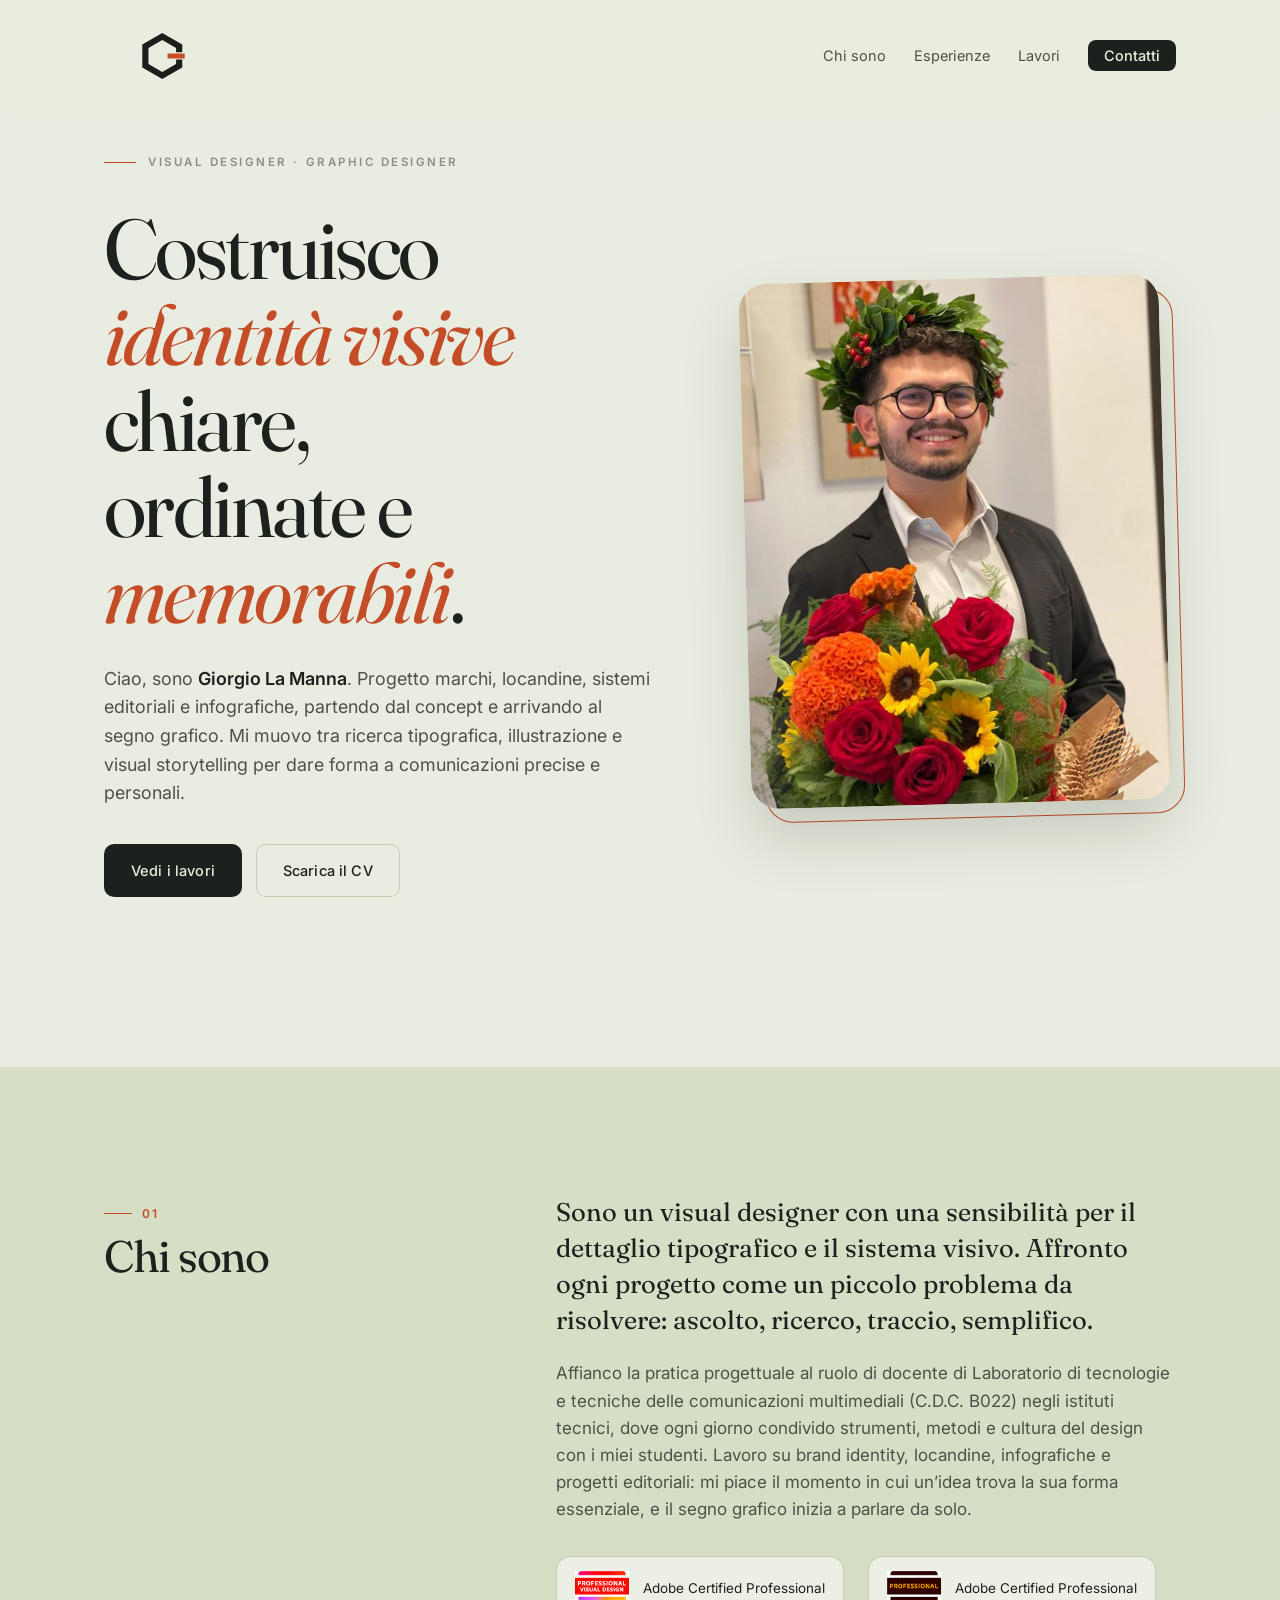
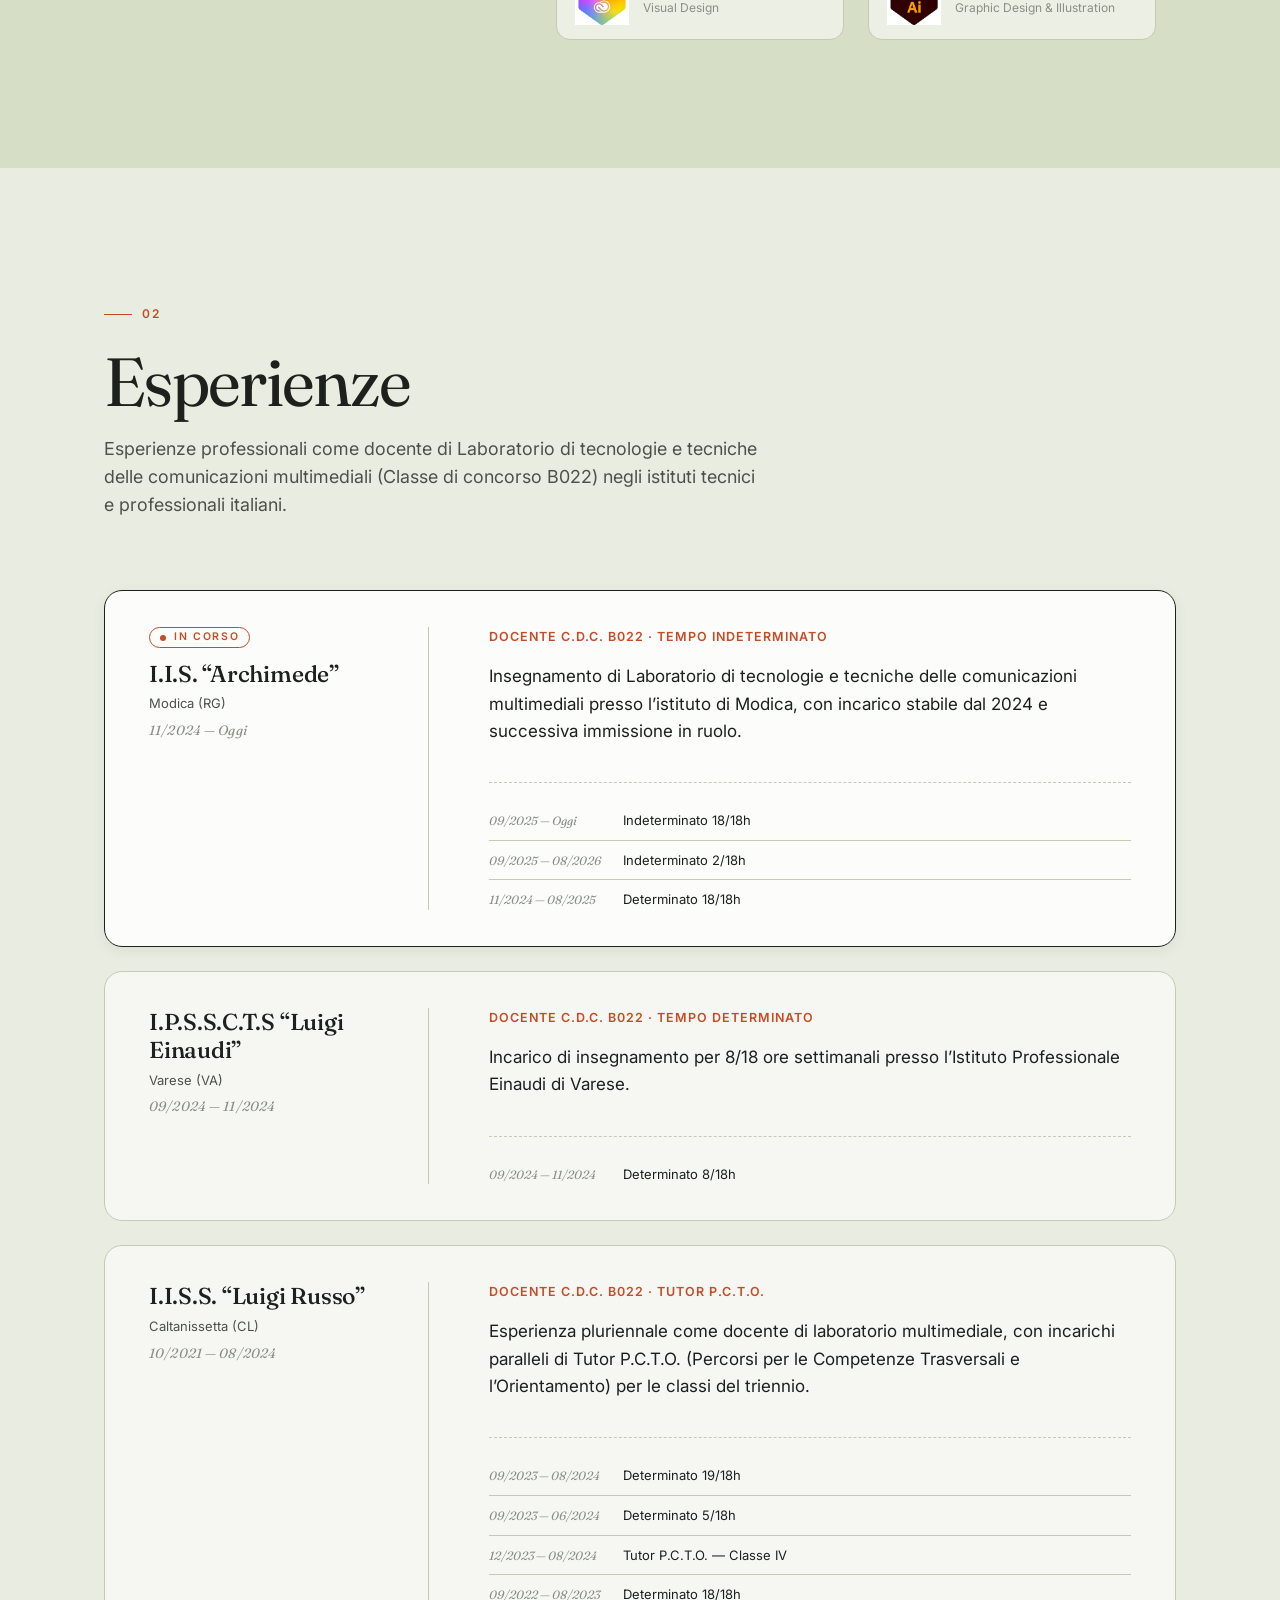
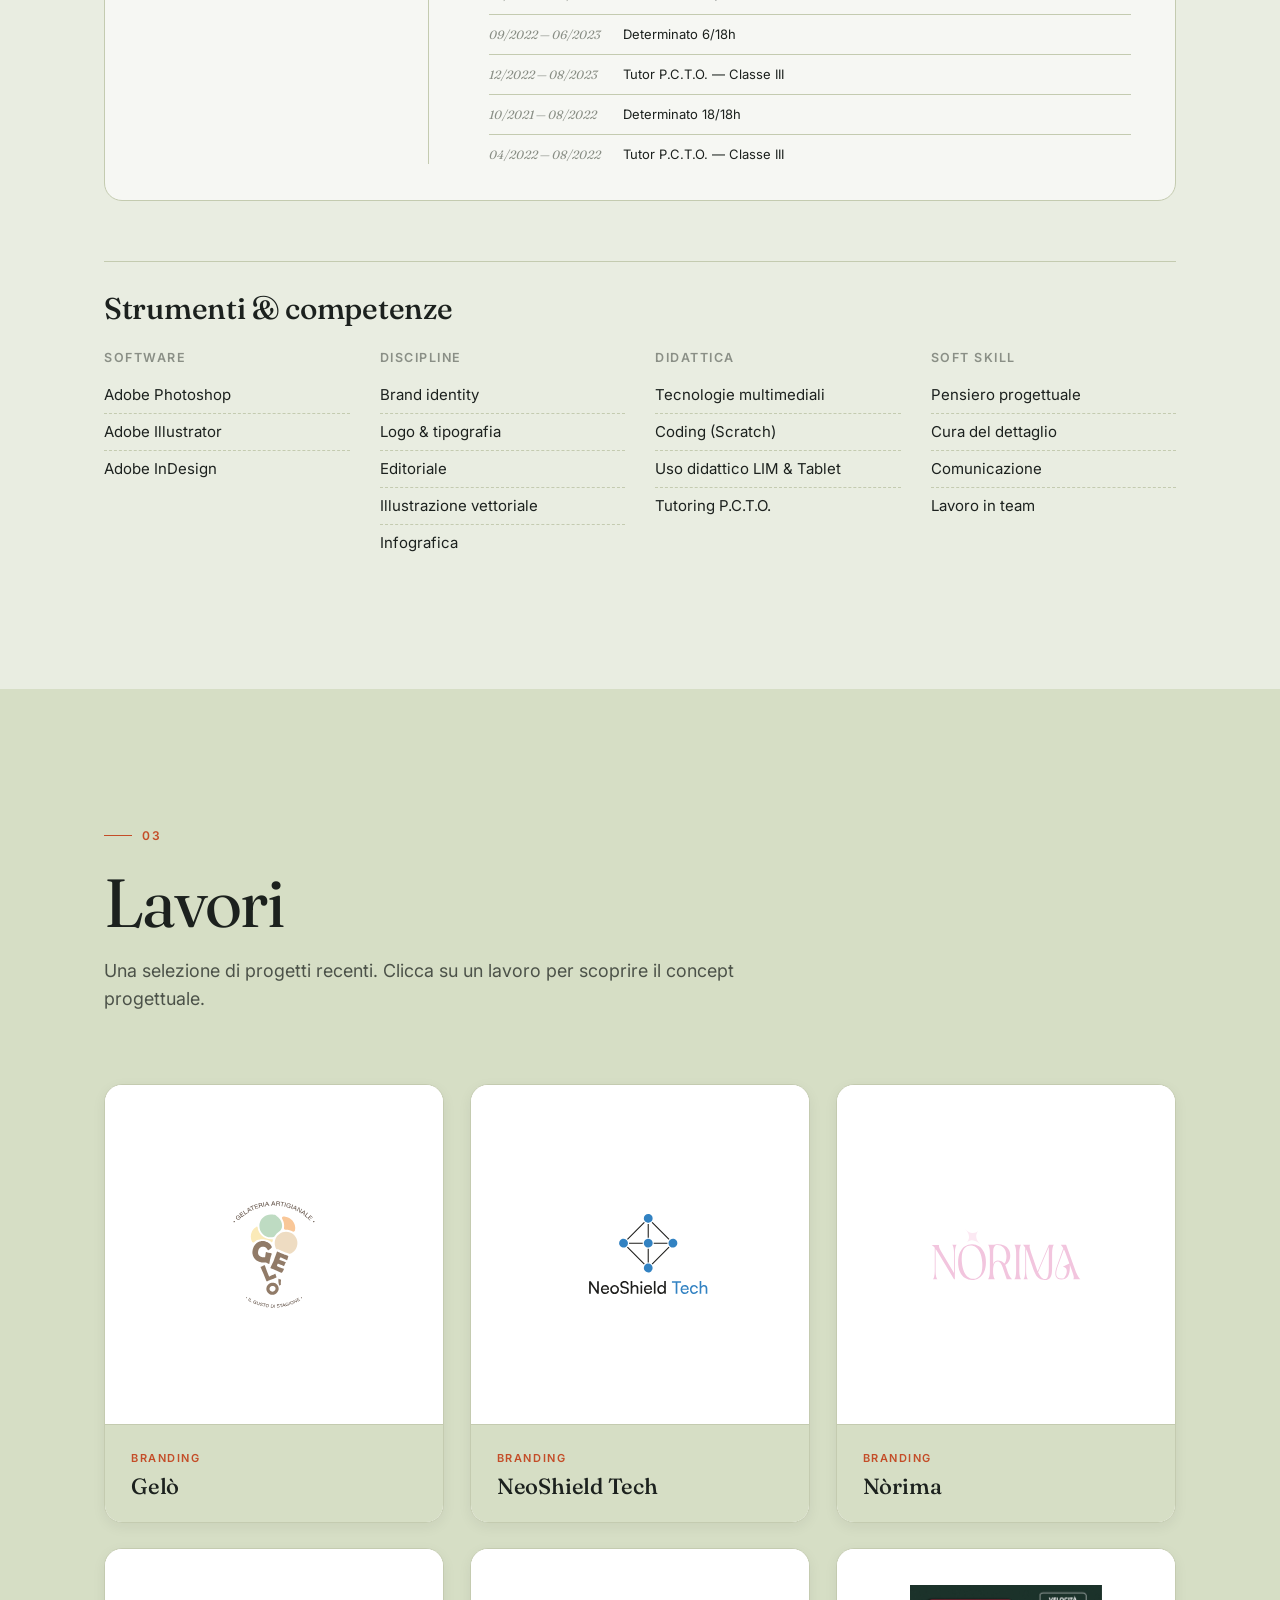
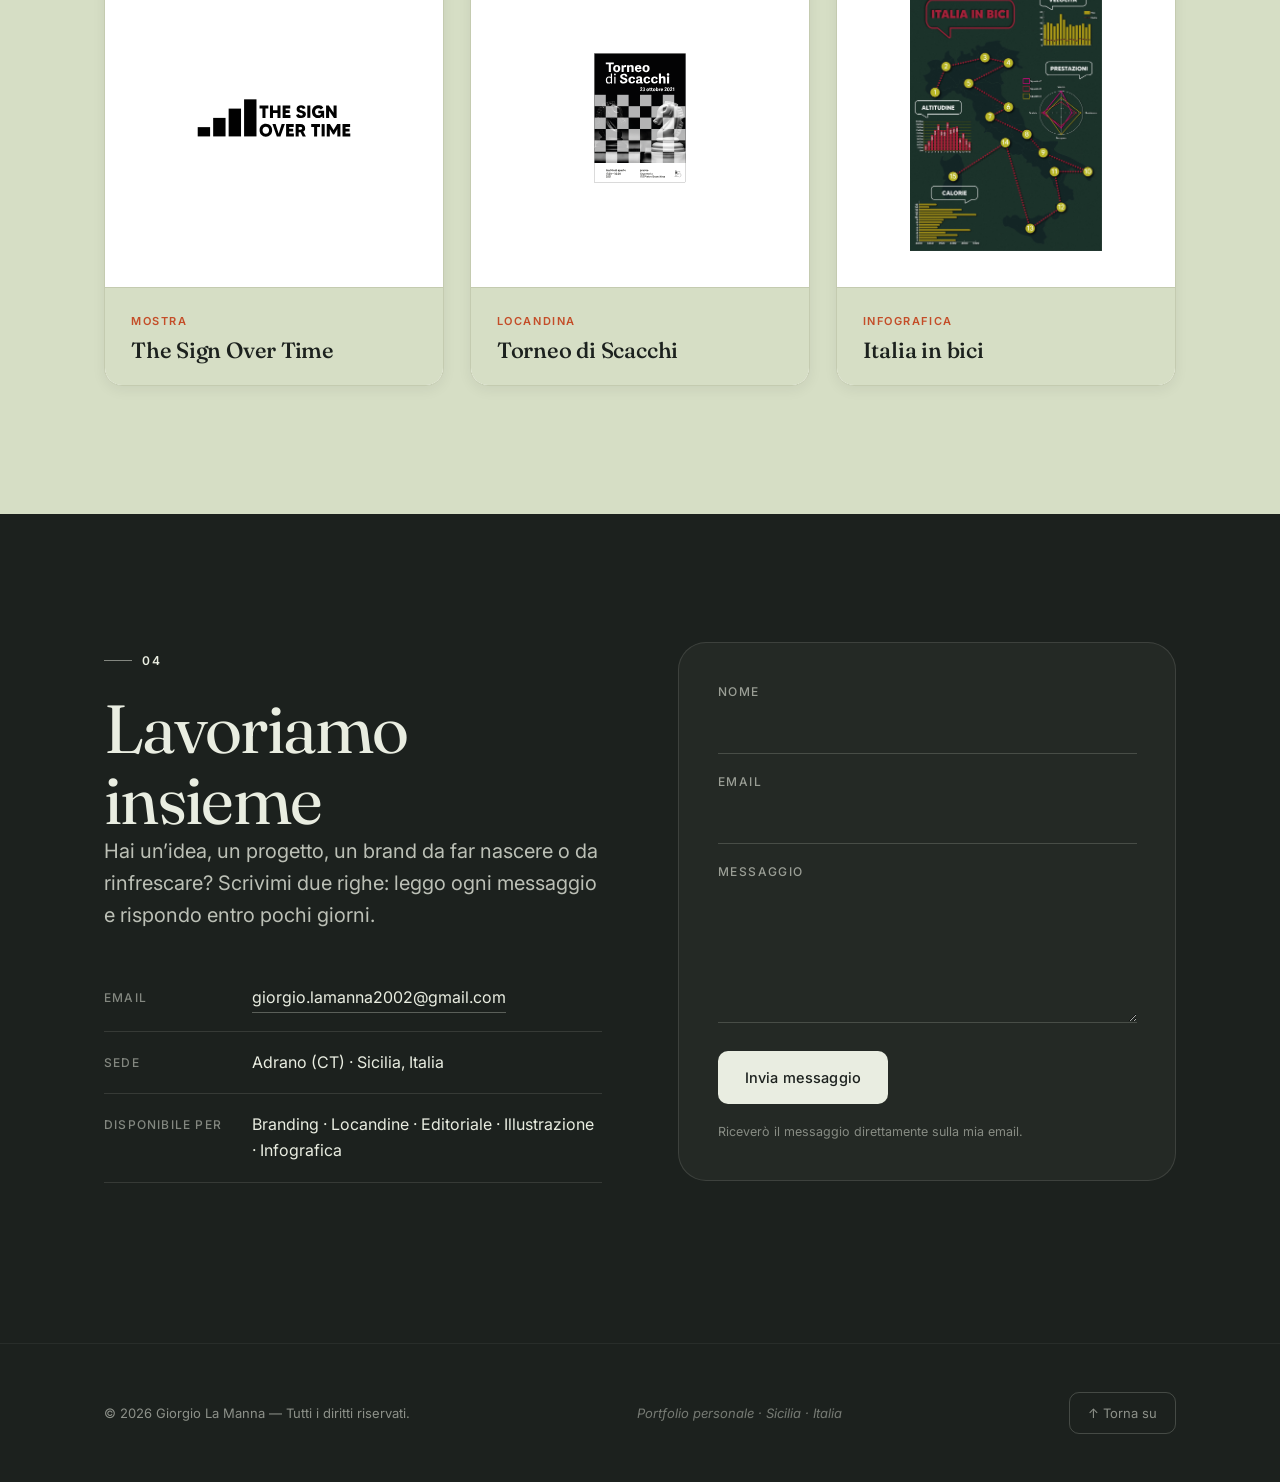
==== commit f6d0db95: "Add files via upload" ====
--- a/index.html
+++ b/index.html
@@ -271,173 +271,106 @@
         <header class="section-head reveal">
           <span class="section-num">03</span>
           <h2 class="section-title">Lavori</h2>
-          <p class="section-sub">Una selezione di progetti recenti. Per ogni lavoro: anteprima, categoria e concept progettuale.</p>
+          <p class="section-sub">Una selezione di progetti recenti. Clicca su un lavoro per scoprire il concept progettuale.</p>
         </header>
 
-        <div class="works">
+        <div class="works-grid reveal">
 
           <!-- WORK 1 — Gelò -->
-          <article class="work" data-cat="branding">
-            <div class="work-media">
-              <div class="work-img-wrap" style="--bg:#ffffff">
-                <img src="assets/works/gelo.svg" alt="Logotipo Gelò — gelateria artigianale, identità visiva" loading="lazy" />
-              </div>
-              <button class="work-zoom" data-img="assets/works/gelo.svg" data-title="Gelò" aria-label="Apri anteprima Gelò">+</button>
-            </div>
-            <div class="work-text">
-              <span class="work-cat">Branding · Logo design</span>
-              <h3 class="work-title">Gelò</h3>
-              <p class="work-concept">
-                <strong>Concept.</strong> Gelò è una gelateria artigianale che celebra il
-                gusto di stagione attraverso ingredienti locali, ricette semplici e
-                produzione quotidiana. Il marchio trasforma il nome in un cono giocoso e
-                riconoscibile, dove le lettere diventano parte del segno grafico. Le
-                palline color pastello richiamano la varietà dei gusti e il ritmo delle
-                stagioni, mentre il marrone del logotipo trasmette calore, artigianalità
-                e autenticità. Il payoff <em>“Il gusto di stagione”</em> rafforza l’idea
-                di freschezza, rendendo l’identità visiva semplice, gioiosa e adatta a
-                insegna, packaging e comunicazione digitale.
-              </p>
-              <ul class="work-tags">
-                <li>Identità visiva</li><li>Logotipo</li><li>Packaging</li>
-              </ul>
-            </div>
-          </article>
+          <button class="work-tile" type="button"
+                  data-img="assets/works/gelo.svg"
+                  data-title="Gelò"
+                  data-category="Branding · Logo design"
+                  data-tags="Identità visiva, Logotipo, Packaging"
+                  data-concept="Gelò è una gelateria artigianale che celebra il gusto di stagione attraverso ingredienti locali, ricette semplici e produzione quotidiana. Il marchio trasforma il nome in un cono giocoso e riconoscibile, dove le lettere diventano parte del segno grafico. Le palline color pastello richiamano la varietà dei gusti e il ritmo delle stagioni, mentre il marrone del logotipo trasmette calore, artigianalità e autenticità. Il payoff &quot;Il gusto di stagione&quot; rafforza l'idea di freschezza, rendendo l'identità visiva semplice, gioiosa e adatta a insegna, packaging e comunicazione digitale.">
+            <div class="work-tile-img">
+              <img src="assets/works/gelo.svg" alt="Logotipo Gelò" loading="lazy" />
+            </div>
+            <div class="work-tile-info">
+              <span class="work-tile-cat">Branding</span>
+              <h3 class="work-tile-title">Gelò</h3>
+            </div>
+          </button>
 
           <!-- WORK 2 — NeoShield Tech -->
-          <article class="work work-reverse" data-cat="branding">
-            <div class="work-media">
-              <div class="work-img-wrap" style="--bg:#ffffff">
-                <img src="assets/works/neoshield.svg" alt="Logo NeoShield Tech — cybersecurity B2B" loading="lazy" />
-              </div>
-              <button class="work-zoom" data-img="assets/works/neoshield.svg" data-title="NeoShield Tech" aria-label="Apri anteprima NeoShield Tech">+</button>
-            </div>
-            <div class="work-text">
-              <span class="work-cat">Branding · B2B</span>
-              <h3 class="work-title">NeoShield Tech</h3>
-              <p class="work-concept">
-                <strong>Concept.</strong> NeoShield Tech è una realtà B2B che rende la
-                cybersecurity più accessibile. Il marchio comunica protezione e
-                competenza attraverso una struttura connessa di cinque nodi blu, simbolo
-                dei valori aziendali: affidabilità, chiarezza, prontezza, innovazione
-                concreta e vicinanza al cliente. La geometria richiama rete, controllo e
-                sicurezza, mentre il contrasto nero/blu trasmette professionalità,
-                tecnologia e affidabilità.
-              </p>
-              <ul class="work-tags">
-                <li>Marchio</li><li>Geometria</li><li>Tech</li>
-              </ul>
-            </div>
-          </article>
+          <button class="work-tile" type="button"
+                  data-img="assets/works/neoshield.svg"
+                  data-title="NeoShield Tech"
+                  data-category="Branding · B2B"
+                  data-tags="Marchio, Geometria, Tech"
+                  data-concept="NeoShield Tech è una realtà B2B che rende la cybersecurity più accessibile. Il marchio comunica protezione e competenza attraverso una struttura connessa di cinque nodi blu, simbolo dei valori aziendali: affidabilità, chiarezza, prontezza, innovazione concreta e vicinanza al cliente. La geometria richiama rete, controllo e sicurezza, mentre il contrasto nero/blu trasmette professionalità, tecnologia e affidabilità.">
+            <div class="work-tile-img">
+              <img src="assets/works/neoshield.svg" alt="Logo NeoShield Tech" loading="lazy" />
+            </div>
+            <div class="work-tile-info">
+              <span class="work-tile-cat">Branding</span>
+              <h3 class="work-tile-title">NeoShield Tech</h3>
+            </div>
+          </button>
 
           <!-- WORK 3 — Nòrima -->
-          <article class="work" data-cat="branding">
-            <div class="work-media">
-              <div class="work-img-wrap" style="--bg:#ffffff">
-                <img src="assets/works/norima.svg" alt="Logotipo Nòrima — cosmesi botanica contemporanea" loading="lazy" />
-              </div>
-              <button class="work-zoom" data-img="assets/works/norima.svg" data-title="Nòrima" aria-label="Apri anteprima Nòrima">+</button>
-            </div>
-            <div class="work-text">
-              <span class="work-cat">Branding · Logotipo</span>
-              <h3 class="work-title">Nòrima</h3>
-              <p class="work-concept">
-                <strong>Concept.</strong> Nòrima è un brand di cosmesi botanica
-                contemporanea che trasforma la cura quotidiana in un rituale elegante,
-                essenziale e raffinato. Il marchio esprime questa identità attraverso un
-                logotipo delicato e armonioso, dalle forme morbide e ricercate, capace
-                di comunicare equilibrio, cura e contemporaneità. Il rosa tenue rafforza
-                la sensazione di benessere, naturalezza e raffinatezza, mentre il segno
-                tipografico distintivo rende il naming memorabile e riconoscibile.
-              </p>
-              <ul class="work-tags">
-                <li>Cosmesi</li><li>Logotipo</li><li>Identità raffinata</li>
-              </ul>
-            </div>
-          </article>
+          <button class="work-tile" type="button"
+                  data-img="assets/works/norima.svg"
+                  data-title="Nòrima"
+                  data-category="Branding · Logotipo"
+                  data-tags="Cosmesi, Logotipo, Identità raffinata"
+                  data-concept="Nòrima è un brand di cosmesi botanica contemporanea che trasforma la cura quotidiana in un rituale elegante, essenziale e raffinato. Il marchio esprime questa identità attraverso un logotipo delicato e armonioso, dalle forme morbide e ricercate, capace di comunicare equilibrio, cura e contemporaneità. Il rosa tenue rafforza la sensazione di benessere, naturalezza e raffinatezza, mentre il segno tipografico distintivo rende il naming memorabile e riconoscibile.">
+            <div class="work-tile-img">
+              <img src="assets/works/norima.svg" alt="Logotipo Nòrima" loading="lazy" />
+            </div>
+            <div class="work-tile-info">
+              <span class="work-tile-cat">Branding</span>
+              <h3 class="work-tile-title">Nòrima</h3>
+            </div>
+          </button>
 
           <!-- WORK 4 — The Sign Over Time -->
-          <article class="work work-reverse" data-cat="branding editoriale">
-            <div class="work-media">
-              <div class="work-img-wrap" style="--bg:#ffffff">
-                <img src="assets/works/sign-over-time.svg" alt="The Sign Over Time — identità per mostra sull’evoluzione del segno grafico" loading="lazy" />
-              </div>
-              <button class="work-zoom" data-img="assets/works/sign-over-time.svg" data-title="The Sign Over Time" aria-label="Apri anteprima The Sign Over Time">+</button>
-            </div>
-            <div class="work-text">
-              <span class="work-cat">Branding · Mostra · Editoriale</span>
-              <h3 class="work-title">The Sign Over Time</h3>
-              <p class="work-concept">
-                <strong>Concept.</strong> The Sign Over Time è un marchio pensato per
-                una mostra dedicata all’evoluzione del segno grafico, attraverso
-                l’analisi di dieci brand famosi e della loro trasformazione da
-                illustrazione complessa a marchio essenziale. Il segno a barre crescenti
-                richiama il concetto di crescita, sviluppo e passaggio nel tempo, mentre
-                la tipografia bold comunica forza, chiarezza e impatto visivo.
-                L’identità risulta semplice, diretta e adatta a raccontare il percorso
-                evolutivo del design del logo.
-              </p>
-              <ul class="work-tags">
-                <li>Identità mostra</li><li>Tipografia</li><li>Sistema visivo</li>
-              </ul>
-            </div>
-          </article>
+          <button class="work-tile" type="button"
+                  data-img="assets/works/sign-over-time.svg"
+                  data-title="The Sign Over Time"
+                  data-category="Branding · Mostra · Editoriale"
+                  data-tags="Identità mostra, Tipografia, Sistema visivo"
+                  data-concept="The Sign Over Time è un marchio pensato per una mostra dedicata all'evoluzione del segno grafico, attraverso l'analisi di dieci brand famosi e della loro trasformazione da illustrazione complessa a marchio essenziale. Il segno a barre crescenti richiama il concetto di crescita, sviluppo e passaggio nel tempo, mentre la tipografia bold comunica forza, chiarezza e impatto visivo. L'identità risulta semplice, diretta e adatta a raccontare il percorso evolutivo del design del logo.">
+            <div class="work-tile-img">
+              <img src="assets/works/sign-over-time.svg" alt="The Sign Over Time" loading="lazy" />
+            </div>
+            <div class="work-tile-info">
+              <span class="work-tile-cat">Mostra</span>
+              <h3 class="work-tile-title">The Sign Over Time</h3>
+            </div>
+          </button>
 
           <!-- WORK 5 — Locandina Torneo Scacchi -->
-          <article class="work" data-cat="locandina editoriale">
-            <div class="work-media">
-              <div class="work-img-wrap" style="--bg:#ffffff">
-                <img src="assets/works/locandina-scacchi.svg" alt="Locandina del Torneo di Scacchi - Istituto Pietro Branchina" loading="lazy" />
-              </div>
-              <button class="work-zoom" data-img="assets/works/locandina-scacchi.svg" data-title="Locandina · Torneo di Scacchi" aria-label="Apri anteprima Locandina Torneo di Scacchi">+</button>
-            </div>
-            <div class="work-text">
-              <span class="work-cat">Locandina · Comunicazione</span>
-              <h3 class="work-title">Locandina · Torneo di Scacchi</h3>
-              <p class="work-concept">
-                <strong>Concept.</strong> La locandina comunica il torneo di scacchi
-                promosso dall’Istituto Pietro Branchina attraverso un linguaggio visivo
-                diretto e d’impatto, pensato per coinvolgere studenti e docenti del
-                territorio etneo. Il contrasto bianco/nero richiama immediatamente
-                l’universo degli scacchi, mentre la scacchiera sovrapposta e i due
-                cavalli contrapposti esprimono i concetti di sfida, incontro e
-                confronto. La composizione unisce ordine, tensione e riconoscibilità
-                visiva, valorizzando l’evento come occasione educativa e competitiva.
-              </p>
-              <ul class="work-tags">
-                <li>Affissione</li><li>Bianco / Nero</li><li>Scuola</li>
-              </ul>
-            </div>
-          </article>
+          <button class="work-tile" type="button"
+                  data-img="assets/works/locandina-scacchi.svg"
+                  data-title="Torneo di Scacchi"
+                  data-category="Locandina · Comunicazione"
+                  data-tags="Affissione, Bianco / Nero, Scuola"
+                  data-concept="La locandina comunica il torneo di scacchi promosso dall'Istituto Pietro Branchina attraverso un linguaggio visivo diretto e d'impatto, pensato per coinvolgere studenti e docenti del territorio etneo. Il contrasto bianco/nero richiama immediatamente l'universo degli scacchi, mentre la scacchiera sovrapposta e i due cavalli contrapposti esprimono i concetti di sfida, incontro e confronto. La composizione unisce ordine, tensione e riconoscibilità visiva, valorizzando l'evento come occasione educativa e competitiva.">
+            <div class="work-tile-img">
+              <img src="assets/works/locandina-scacchi.svg" alt="Locandina Torneo di Scacchi" loading="lazy" />
+            </div>
+            <div class="work-tile-info">
+              <span class="work-tile-cat">Locandina</span>
+              <h3 class="work-tile-title">Torneo di Scacchi</h3>
+            </div>
+          </button>
 
           <!-- WORK 6 — Infografica Italia in bici -->
-          <article class="work work-reverse" data-cat="infografica editoriale">
-            <div class="work-media">
-              <div class="work-img-wrap" style="--bg:#ffffff">
-                <img src="assets/works/infografica.jpg" alt="Infografica Italia in bici — visualizzazione di una competizione ciclistica" loading="lazy" />
-              </div>
-              <button class="work-zoom" data-img="assets/works/infografica.jpg" data-title="Italia in bici · Infografica" aria-label="Apri anteprima infografica Italia in bici">+</button>
-            </div>
-            <div class="work-text">
-              <span class="work-cat">Infografica · Data viz · Editoriale</span>
-              <h3 class="work-title">Italia in bici</h3>
-              <p class="work-concept">
-                <strong>Concept.</strong> L’infografica <em>Italia in bici</em> racconta
-                il viaggio di una competizione ciclistica attraverso la penisola, unendo
-                territorio, movimento e dati in un’unica narrazione visiva. La mappa
-                dell’Italia diventa l’elemento centrale, attraversata da un percorso a
-                tappe che guida lo sguardo e rende immediata la lettura del tragitto. I
-                grafici laterali approfondiscono le informazioni principali — altitudine,
-                velocità, calorie e prestazioni — trasformando i dati in contenuti chiari
-                e dinamici. L’uso di un fondo scuro con accenti vivaci rafforza il
-                carattere sportivo ed energico dell’elaborato, rendendolo coinvolgente,
-                moderno e facilmente leggibile.
-              </p>
-              <ul class="work-tags">
-                <li>Mappa</li><li>Data viz</li><li>Sport</li>
-              </ul>
-            </div>
-          </article>
+          <button class="work-tile" type="button"
+                  data-img="assets/works/infografica.jpg"
+                  data-title="Italia in bici"
+                  data-category="Infografica · Data viz · Editoriale"
+                  data-tags="Mappa, Data viz, Sport"
+                  data-concept="L'infografica Italia in bici racconta il viaggio di una competizione ciclistica attraverso la penisola, unendo territorio, movimento e dati in un'unica narrazione visiva. La mappa dell'Italia diventa l'elemento centrale, attraversata da un percorso a tappe che guida lo sguardo e rende immediata la lettura del tragitto. I grafici laterali approfondiscono le informazioni principali — altitudine, velocità, calorie e prestazioni — trasformando i dati in contenuti chiari e dinamici. L'uso di un fondo scuro con accenti vivaci rafforza il carattere sportivo ed energico dell'elaborato, rendendolo coinvolgente, moderno e facilmente leggibile.">
+            <div class="work-tile-img">
+              <img src="assets/works/infografica.jpg" alt="Infografica Italia in bici" loading="lazy" />
+            </div>
+            <div class="work-tile-info">
+              <span class="work-tile-cat">Infografica</span>
+              <h3 class="work-tile-title">Italia in bici</h3>
+            </div>
+          </button>
 
         </div>
       </div>
@@ -510,13 +443,20 @@
     </div>
   </footer>
 
-  <!-- ============== LIGHTBOX ============== -->
-  <div class="lightbox" id="lightbox" role="dialog" aria-modal="true" aria-label="Anteprima lavoro" hidden>
-    <button class="lb-close" id="lbClose" aria-label="Chiudi anteprima">×</button>
-    <figure class="lb-figure">
-      <img id="lbImage" alt="" />
-      <figcaption id="lbCaption"></figcaption>
-    </figure>
+  <!-- ============== MODAL LAVORO ============== -->
+  <div class="work-modal" id="workModal" role="dialog" aria-modal="true" aria-label="Dettaglio lavoro" hidden>
+    <button class="modal-close" id="modalClose" aria-label="Chiudi">×</button>
+    <div class="modal-inner">
+      <div class="modal-img-wrap">
+        <img id="modalImage" alt="" />
+      </div>
+      <div class="modal-content">
+        <span class="modal-cat" id="modalCat"></span>
+        <h2 class="modal-title" id="modalTitle"></h2>
+        <p class="modal-concept" id="modalConcept"></p>
+        <ul class="modal-tags" id="modalTags"></ul>
+      </div>
+    </div>
   </div>
 
   <script src="assets/js/main.js"></script>
--- a/assets/css/styles.css
+++ b/assets/css/styles.css
@@ -542,71 +542,186 @@
 }
 .skills-grid ul li:last-child{ border-bottom:none }
 
-/* ------------ Lavori ------------ */
-.works{ display:flex; flex-direction:column; gap: clamp(60px, 8vw, 110px) }
-.work{
-  display:grid; gap: clamp(28px, 5vw, 70px);
+/* ------------ Lavori — griglia a scacchiera ------------ */
+.works-grid{
+  display: grid;
+  grid-template-columns: repeat(3, 1fr);
+  gap: clamp(16px, 2vw, 28px);
+}
+@media (max-width: 900px){
+  .works-grid{ grid-template-columns: repeat(2, 1fr) }
+}
+@media (max-width: 540px){
+  .works-grid{ grid-template-columns: 1fr }
+}
+
+.work-tile{
+  position: relative;
+  display: block;
+  width: 100%;
+  padding: 0;
+  border: 1px solid var(--line);
+  border-radius: var(--radius);
+  background: #ffffff;
+  overflow: hidden;
+  cursor: pointer;
+  text-align: left;
+  font-family: inherit;
+  transition: transform var(--t-med), box-shadow var(--t-med), border-color var(--t-fast);
+  box-shadow: var(--shadow-sm);
+}
+.work-tile:hover{
+  transform: translateY(-6px);
+  box-shadow: var(--shadow-lg);
+  border-color: var(--ink);
+}
+.work-tile-img{
+  position: relative;
+  aspect-ratio: 1/1;
+  background: #ffffff;
+  display: flex; align-items: center; justify-content: center;
+  padding: clamp(20px, 3vw, 36px);
+  overflow: hidden;
+}
+.work-tile-img img{
+  max-width: 100%; max-height: 100%;
+  width: auto; height: auto;
+  object-fit: contain;
+  transition: transform var(--t-med);
+}
+.work-tile:hover .work-tile-img img{ transform: scale(1.04) }
+.work-tile-img::after{
+  content: "+";
+  position: absolute; top: 14px; right: 14px;
+  width: 38px; height: 38px; border-radius: 50%;
+  background: rgba(28,33,30,.86); color: var(--bg);
+  font-size: 22px; font-weight: 300; line-height: 0;
+  display: flex; align-items: center; justify-content: center;
+  opacity: 0; transform: scale(.7);
+  transition: opacity var(--t-fast), transform var(--t-fast), background var(--t-fast);
+  backdrop-filter: blur(6px);
+}
+.work-tile:hover .work-tile-img::after{
+  opacity: 1; transform: scale(1);
+  background: var(--accent);
+}
+.work-tile-info{
+  padding: 18px clamp(20px, 3vw, 26px) 22px;
+  border-top: 1px solid var(--line);
+  background: var(--bg-alt);
+}
+.work-tile-cat{
+  display: inline-block;
+  font-size: 11px; letter-spacing: .14em;
+  text-transform: uppercase;
+  color: var(--accent);
+  font-weight: 600;
+  margin-bottom: 6px;
+}
+.work-tile-title{
+  font-family: var(--serif);
+  font-size: clamp(18px, 1.8vw, 22px);
+  font-weight: 500;
+  letter-spacing: -.01em;
+  line-height: 1.2;
+  margin: 0;
+  color: var(--ink);
+}
+
+/* ------------ Modal lavoro (concept) ------------ */
+.work-modal{
+  position: fixed; inset: 0; z-index: 100;
+  background: rgba(15,17,15,.92);
+  display: flex; align-items: center; justify-content: center;
+  padding: clamp(20px, 4vw, 60px);
+  opacity: 0; pointer-events: none;
+  overflow-y: auto;
+  transition: opacity .35s ease;
+  backdrop-filter: blur(8px);
+}
+.work-modal[hidden]{ display: none }
+.work-modal.is-open{ opacity: 1; pointer-events: auto }
+.modal-inner{
+  display: grid;
   grid-template-columns: 1.1fr 1fr;
-  align-items:center;
-}
-.work-reverse{ direction: rtl }
-.work-reverse > *{ direction: ltr }
-.work-media{ position:relative }
-.work-img-wrap{
-  position:relative; aspect-ratio: 4/3;
+  gap: 0;
+  background: var(--bg);
   border-radius: var(--radius-lg);
-  overflow:hidden; padding: clamp(20px, 3vw, 48px);
-  background: var(--bg, #ffffff);
+  overflow: hidden;
+  max-width: 1100px; width: 100%;
+  max-height: 90vh;
+  box-shadow: var(--shadow-lg);
+}
+.modal-img-wrap{
+  background: #ffffff;
+  display: flex; align-items: center; justify-content: center;
+  padding: clamp(28px, 4vw, 56px);
+  overflow: hidden;
+}
+.modal-img-wrap img{
+  max-width: 100%; max-height: 100%;
+  width: auto; height: auto;
+  object-fit: contain;
+}
+.modal-content{
+  padding: clamp(28px, 4vw, 48px);
+  overflow-y: auto;
+  display: flex; flex-direction: column;
+  background: var(--bg);
+}
+.modal-cat{
+  font-size: 11.5px; letter-spacing: .14em;
+  text-transform: uppercase;
+  color: var(--accent);
+  font-weight: 600;
+  margin-bottom: 12px;
+}
+.modal-title{
+  font-family: var(--serif);
+  font-size: clamp(28px, 3.4vw, 40px);
+  font-weight: 400;
+  letter-spacing: -.02em;
+  line-height: 1.1;
+  margin: 0 0 22px;
+}
+.modal-concept{
+  color: var(--ink-soft);
+  font-size: 15.5px;
+  line-height: 1.7;
+  margin: 0;
+}
+.modal-tags{
+  display: flex; flex-wrap: wrap; gap: 8px;
+  margin-top: 28px; padding-top: 24px;
+  border-top: 1px solid var(--line);
+}
+.modal-tags li{
+  font-size: 11.5px;
+  padding: 5px 12px; border-radius: 999px;
   border: 1px solid var(--line);
-  display:flex; align-items:center; justify-content:center;
-  box-shadow: var(--shadow-md);
-  transition: transform var(--t-med), box-shadow var(--t-med);
-}
-.work-img-wrap img,
-.work-img-wrap .work-svg{
-  max-width:100%; max-height:100%; width:auto; height:auto;
-  object-fit: contain;
-  pointer-events: none; /* mantiene cliccabile il pulsante zoom sopra */
-}
-.work-img-wrap .work-svg{ width:100%; height:100% }
-.work:hover .work-img-wrap{ transform: translateY(-6px); box-shadow: var(--shadow-lg) }
-.work:hover .work-img-wrap img{ transform: scale(1.03) }
-.work-zoom{
-  position:absolute; right:14px; top:14px;
-  width:42px; height:42px; border-radius:50%;
-  background: rgba(20,19,15,.78); color:var(--bg);
-  font-size:24px; font-weight:300; line-height:0;
-  display:flex; align-items:center; justify-content:center;
-  backdrop-filter: blur(6px);
-  transition: transform var(--t-med), background var(--t-fast), box-shadow var(--t-med);
-}
-.work:hover .work-zoom{ transform: translateY(-6px) }
-.work-zoom:hover{
+  color: var(--ink-soft);
+  background: rgba(255,255,255,.4);
+}
+.modal-close{
+  position: fixed; top: 24px; right: 24px;
+  width: 48px; height: 48px; border-radius: 50%;
+  background: rgba(244,241,232,.12); color: var(--on-dark);
+  font-size: 26px; line-height: 1;
+  display: flex; align-items: center; justify-content: center;
+  transition: background var(--t-fast), transform var(--t-fast);
+  z-index: 101;
+  border: none;
+}
+.modal-close:hover{
   background: var(--accent);
-  transform: translateY(-6px) scale(1.08);
-  box-shadow: var(--shadow-md);
-}
-
-.work-cat{
-  display:inline-block;
-  font-size:12.5px; letter-spacing:.12em; text-transform:uppercase;
-  color:var(--accent); font-weight:500; margin-bottom:14px;
-}
-.work-title{
-  font-size: clamp(28px, 3.6vw, 42px);
-  margin-bottom: 18px;
-}
-.work-concept{ color:var(--ink-soft); font-size: 16px; max-width: 56ch }
-.work-concept strong{ color: var(--ink); font-weight:600 }
-.work-tags{
-  display:flex; flex-wrap:wrap; gap:8px;
-  margin-top: 22px; padding-top: 22px;
-  border-top: 1px solid var(--line);
-}
-.work-tags li{
-  font-size:12px; padding:5px 12px; border-radius:999px;
-  border:1px solid var(--line); color:var(--ink-soft);
-  background: rgba(255,255,255,.4);
+  transform: rotate(90deg);
+}
+@media (max-width: 760px){
+  .modal-inner{
+    grid-template-columns: 1fr;
+    max-height: 92vh;
+  }
+  .modal-img-wrap{ aspect-ratio: 1/1 }
 }
 
 /* ------------ Contatti ------------ */
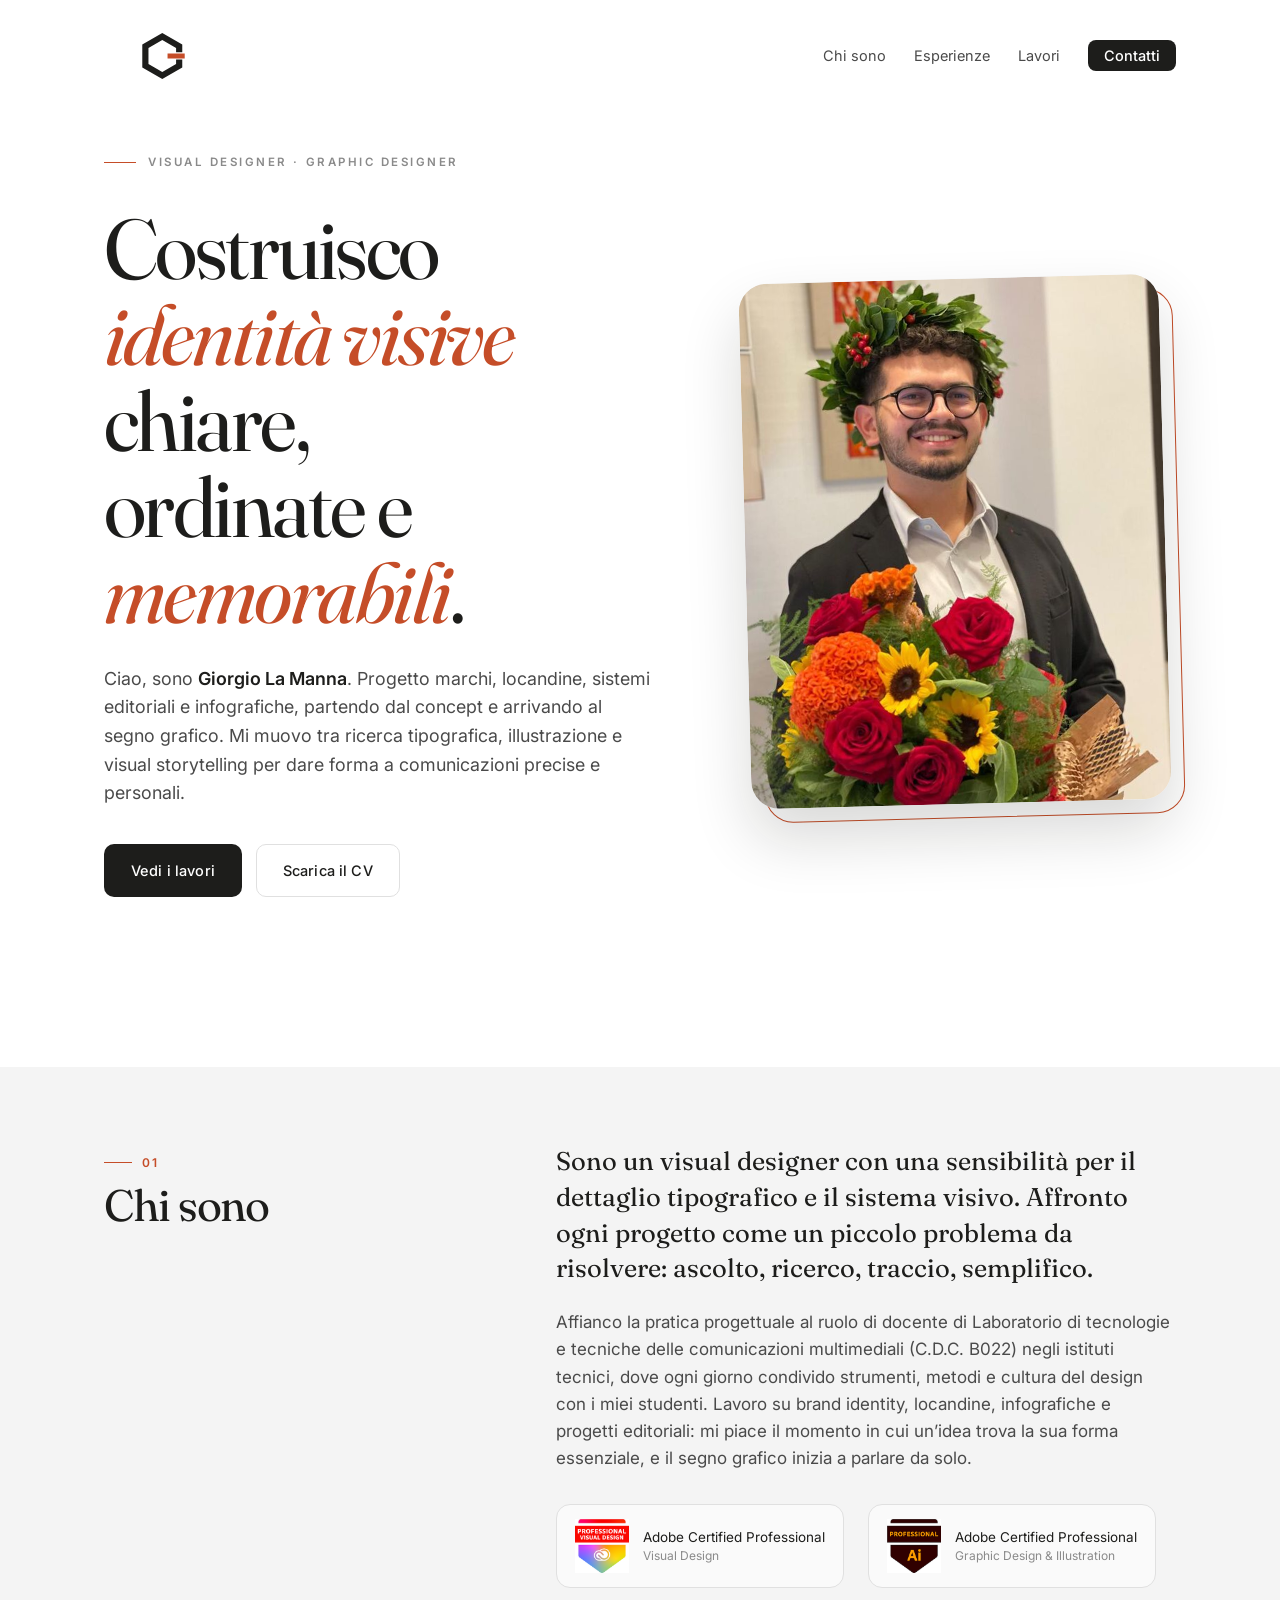
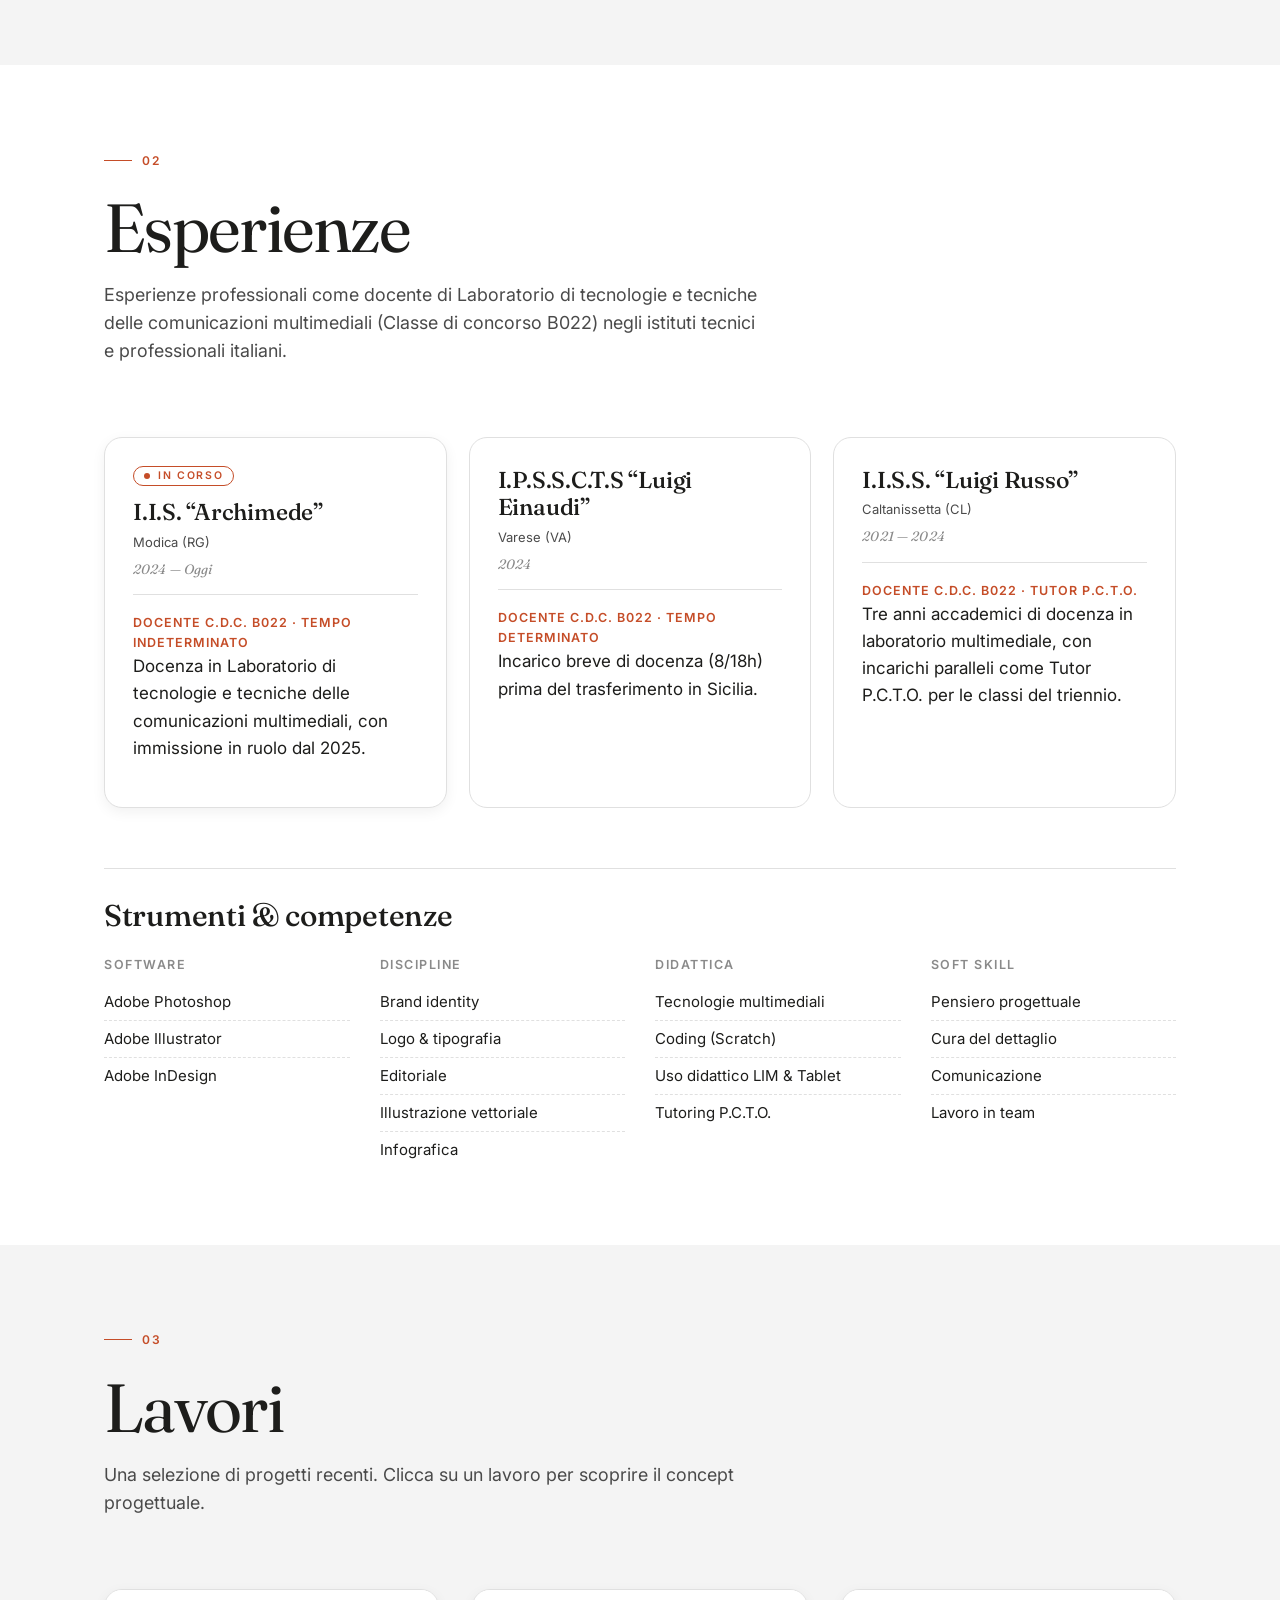
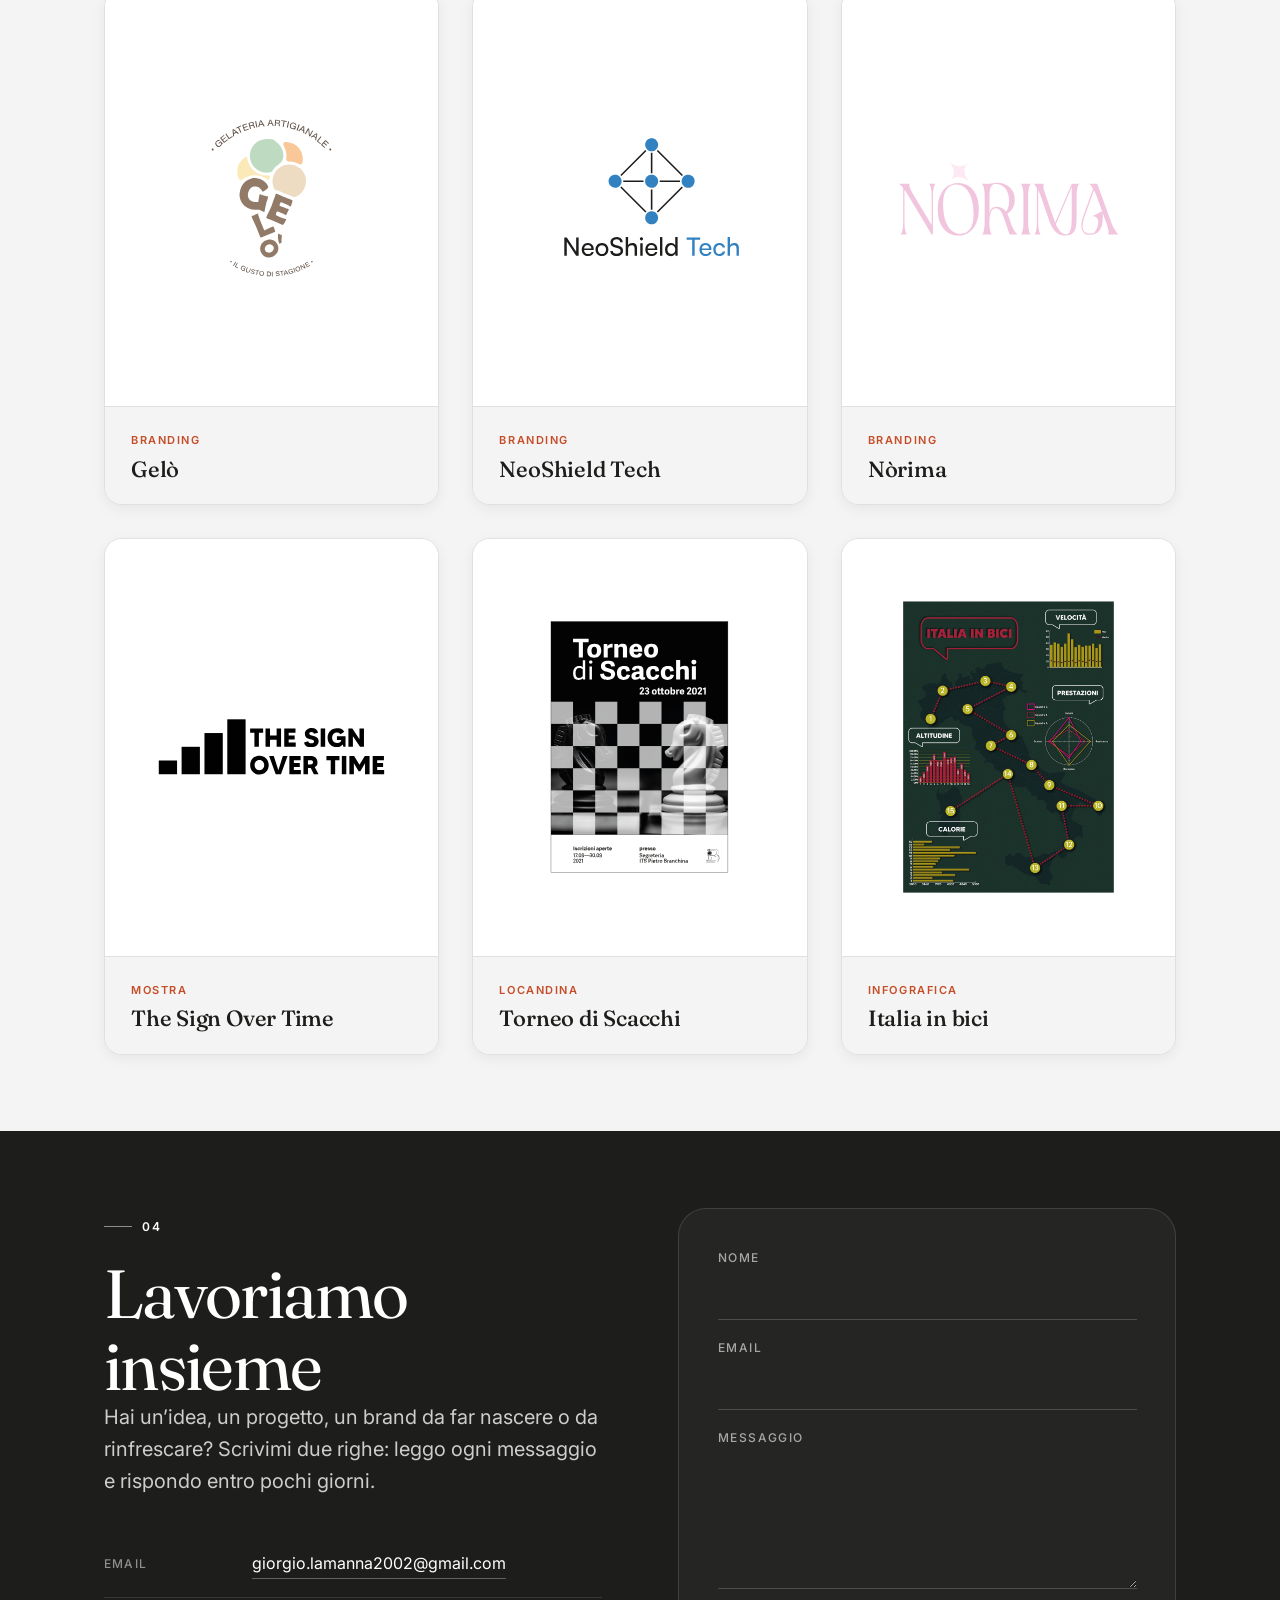
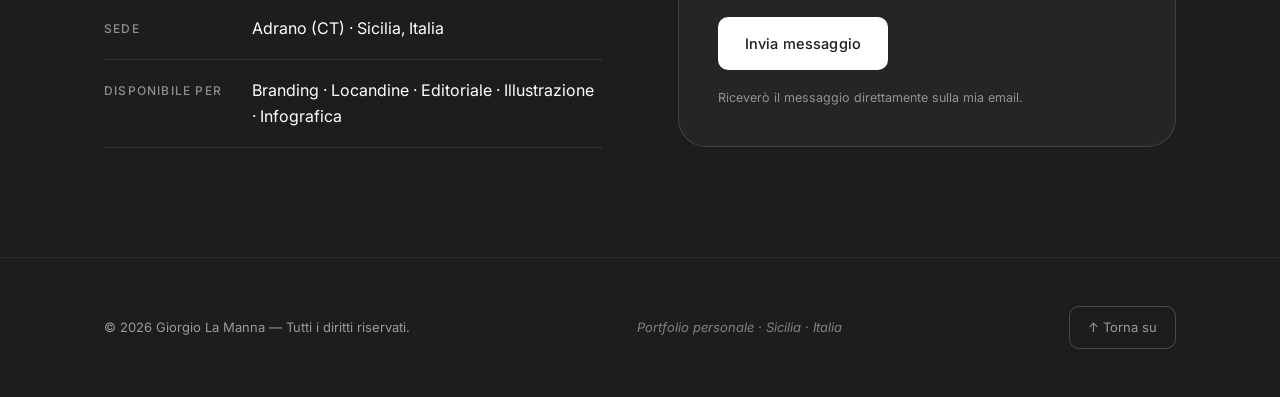
==== commit 2c511d3b: "Add files via upload" ====
--- a/index.html
+++ b/index.html
@@ -3,19 +3,19 @@
 <head>
   <meta charset="UTF-8" />
   <meta name="viewport" content="width=device-width, initial-scale=1.0" />
-  <title>Giorgio La Manna — Visual Designer & Graphic Designer</title>
+  <title>Giorgio La Manna — Visual Designer</title>
 
   <meta name="description" content="Portfolio di Giorgio La Manna, visual designer e graphic designer in Sicilia. Branding, editoriale, illustrazione, infografica, locandine e identità visiva. Docente di laboratori multimediali (C.D.C. B022)." />
   <meta name="keywords" content="Giorgio La Manna, visual designer, graphic designer, portfolio, branding, logo design, infografica, locandine, Sicilia, Adrano, designer Catania, B022, docente grafica" />
   <meta name="author" content="Giorgio La Manna" />
-  <meta name="theme-color" content="#e9ede1" />
+  <meta name="theme-color" content="#ffffff" />
   <meta name="robots" content="index, follow" />
   <link rel="canonical" href="https://giorgiolamanna.net/" />
 
   <!-- Open Graph -->
   <meta property="og:type" content="website" />
   <meta property="og:url" content="https://giorgiolamanna.net/" />
-  <meta property="og:title" content="Giorgio La Manna — Visual Designer & Graphic Designer" />
+  <meta property="og:title" content="Giorgio La Manna — Visual Designer" />
   <meta property="og:description" content="Portfolio personale di Giorgio La Manna. Identità visive, locandine, infografiche e progetti di grafica." />
   <meta property="og:image" content="https://giorgiolamanna.net/assets/img/foto-personale.jpg" />
   <meta property="og:locale" content="it_IT" />
@@ -24,6 +24,17 @@
   <!-- Twitter -->
   <meta name="twitter:card" content="summary_large_image" />
   <meta name="twitter:title" content="Giorgio La Manna — Visual Designer" />
+
+  <!-- Site name esplicito per Google (sostituisce "GitHub") -->
+  <script type="application/ld+json">
+  {
+    "@context": "https://schema.org",
+    "@type": "WebSite",
+    "name": "Giorgio La Manna",
+    "alternateName": "Giorgio La Manna — Visual Designer",
+    "url": "https://giorgiolamanna.net/"
+  }
+  </script>
   <meta name="twitter:description" content="Portfolio personale. Branding, editoriale, illustrazione, infografica." />
   <meta name="twitter:image" content="https://giorgiolamanna.net/assets/img/foto-personale.jpg" />
 
@@ -182,23 +193,18 @@
           <p class="section-sub">Esperienze professionali come docente di Laboratorio di tecnologie e tecniche delle comunicazioni multimediali (Classe di concorso B022) negli istituti tecnici e professionali italiani.</p>
         </header>
 
-        <div class="exp-grid exp-grid-rows">
+        <div class="exp-grid exp-grid-3">
 
           <article class="exp-card reveal exp-current">
             <div class="exp-head">
               <span class="exp-status">In corso</span>
               <h3>I.I.S. “Archimede”</h3>
               <p class="exp-place">Modica (RG)</p>
-              <p class="exp-period">11/2024 — Oggi</p>
+              <p class="exp-period">2024 — Oggi</p>
             </div>
             <div class="exp-body">
               <p class="exp-role">Docente C.D.C. B022 · Tempo Indeterminato</p>
-              <p>Insegnamento di Laboratorio di tecnologie e tecniche delle comunicazioni multimediali presso l’istituto di Modica, con incarico stabile dal 2024 e successiva immissione in ruolo.</p>
-              <ul class="exp-tags-stack">
-                <li><span>09/2025 — Oggi</span> Indeterminato 18/18h</li>
-                <li><span>09/2025 — 08/2026</span> Indeterminato 2/18h</li>
-                <li><span>11/2024 — 08/2025</span> Determinato 18/18h</li>
-              </ul>
+              <p>Docenza in Laboratorio di tecnologie e tecniche delle comunicazioni multimediali, con immissione in ruolo dal 2025.</p>
             </div>
           </article>
 
@@ -206,14 +212,11 @@
             <div class="exp-head">
               <h3>I.P.S.S.C.T.S “Luigi Einaudi”</h3>
               <p class="exp-place">Varese (VA)</p>
-              <p class="exp-period">09/2024 — 11/2024</p>
+              <p class="exp-period">2024</p>
             </div>
             <div class="exp-body">
               <p class="exp-role">Docente C.D.C. B022 · Tempo Determinato</p>
-              <p>Incarico di insegnamento per 8/18 ore settimanali presso l’Istituto Professionale Einaudi di Varese.</p>
-              <ul class="exp-tags-stack">
-                <li><span>09/2024 — 11/2024</span> Determinato 8/18h</li>
-              </ul>
+              <p>Incarico breve di docenza (8/18h) prima del trasferimento in Sicilia.</p>
             </div>
           </article>
 
@@ -221,21 +224,11 @@
             <div class="exp-head">
               <h3>I.I.S.S. “Luigi Russo”</h3>
               <p class="exp-place">Caltanissetta (CL)</p>
-              <p class="exp-period">10/2021 — 08/2024</p>
+              <p class="exp-period">2021 — 2024</p>
             </div>
             <div class="exp-body">
               <p class="exp-role">Docente C.D.C. B022 · Tutor P.C.T.O.</p>
-              <p>Esperienza pluriennale come docente di laboratorio multimediale, con incarichi paralleli di Tutor P.C.T.O. (Percorsi per le Competenze Trasversali e l’Orientamento) per le classi del triennio.</p>
-              <ul class="exp-tags-stack">
-                <li><span>09/2023 — 08/2024</span> Determinato 19/18h</li>
-                <li><span>09/2023 — 06/2024</span> Determinato 5/18h</li>
-                <li><span>12/2023 — 08/2024</span> Tutor P.C.T.O. — Classe IV</li>
-                <li><span>09/2022 — 08/2023</span> Determinato 18/18h</li>
-                <li><span>09/2022 — 06/2023</span> Determinato 6/18h</li>
-                <li><span>12/2022 — 08/2023</span> Tutor P.C.T.O. — Classe III</li>
-                <li><span>10/2021 — 08/2022</span> Determinato 18/18h</li>
-                <li><span>04/2022 — 08/2022</span> Tutor P.C.T.O. — Classe III</li>
-              </ul>
+              <p>Tre anni accademici di docenza in laboratorio multimediale, con incarichi paralleli come Tutor P.C.T.O. per le classi del triennio.</p>
             </div>
           </article>
 
@@ -347,7 +340,7 @@
                   data-category="Locandina · Comunicazione"
                   data-tags="Affissione, Bianco / Nero, Scuola"
                   data-concept="La locandina comunica il torneo di scacchi promosso dall'Istituto Pietro Branchina attraverso un linguaggio visivo diretto e d'impatto, pensato per coinvolgere studenti e docenti del territorio etneo. Il contrasto bianco/nero richiama immediatamente l'universo degli scacchi, mentre la scacchiera sovrapposta e i due cavalli contrapposti esprimono i concetti di sfida, incontro e confronto. La composizione unisce ordine, tensione e riconoscibilità visiva, valorizzando l'evento come occasione educativa e competitiva.">
-            <div class="work-tile-img">
+            <div class="work-tile-img is-zoom-up">
               <img src="assets/works/locandina-scacchi.svg" alt="Locandina Torneo di Scacchi" loading="lazy" />
             </div>
             <div class="work-tile-info">
@@ -363,7 +356,7 @@
                   data-category="Infografica · Data viz · Editoriale"
                   data-tags="Mappa, Data viz, Sport"
                   data-concept="L'infografica Italia in bici racconta il viaggio di una competizione ciclistica attraverso la penisola, unendo territorio, movimento e dati in un'unica narrazione visiva. La mappa dell'Italia diventa l'elemento centrale, attraversata da un percorso a tappe che guida lo sguardo e rende immediata la lettura del tragitto. I grafici laterali approfondiscono le informazioni principali — altitudine, velocità, calorie e prestazioni — trasformando i dati in contenuti chiari e dinamici. L'uso di un fondo scuro con accenti vivaci rafforza il carattere sportivo ed energico dell'elaborato, rendendolo coinvolgente, moderno e facilmente leggibile.">
-            <div class="work-tile-img">
+            <div class="work-tile-img is-zoom-down">
               <img src="assets/works/infografica.jpg" alt="Infografica Italia in bici" loading="lazy" />
             </div>
             <div class="work-tile-info">
--- a/assets/css/styles.css
+++ b/assets/css/styles.css
@@ -6,17 +6,17 @@
 
 /* ------------ Tokens ------------ */
 :root{
-  --bg:           #e9ede1;     /* sage off-white */
-  --bg-alt:       #d6dec5;     /* deeper sage */
-  --bg-dark:      #1c211e;     /* deep forest ink */
-  --ink:          #1c211e;     /* deep ink with green undertone */
-  --ink-soft:     #4c5249;
-  --ink-muted:    #8a8f86;
-  --line:         #c4cbb0;     /* sage line */
-  --line-dark:    #2a302c;
-  --accent:       #c44d28;     /* warm terracotta */
-  --accent-soft:  #ebcfc1;
-  --on-dark:      #e9ede1;
+  --bg:           #ffffff;     /* bianco puro */
+  --bg-alt:       #f4f4f4;     /* grigio chiarissimo per alternanza */
+  --bg-dark:      #1d1d1b;     /* nero del marchio */
+  --ink:          #1d1d1b;     /* nero del marchio */
+  --ink-soft:     #4a4a4a;
+  --ink-muted:    #8a8a8a;
+  --line:         #e0e0e0;     /* grigio chiaro */
+  --line-dark:    #2a2a2a;
+  --accent:       #c54d28;     /* rosso del marchio */
+  --accent-soft:  #f0d4c8;
+  --on-dark:      #ffffff;
 
   --radius:       18px;
   --radius-lg:    28px;
@@ -60,7 +60,7 @@
 
 /* ------------ Layout ------------ */
 .container{ width:100%; max-width:var(--maxw); margin:0 auto; padding-left:var(--pad); padding-right:var(--pad)}
-.section{ padding: clamp(80px, 10vw, 140px) 0; position:relative }
+.section{ padding: clamp(48px, 6vw, 88px) 0; position:relative }
 .section-light{ background:var(--bg-alt) }
 .section-dark{
   background: var(--bg-dark);
@@ -72,7 +72,7 @@
   content: "";
   position: absolute; inset: auto -15% -50% -15%;
   height: 80%;
-  background: radial-gradient(60% 50% at 50% 100%, rgba(196,77,40,.18), transparent 70%);
+  background: radial-gradient(60% 50% at 50% 100%, rgba(197,77,40,.20), transparent 70%);
   pointer-events: none;
 }
 .section-dark > *{ position: relative; z-index: 1 }
@@ -122,12 +122,12 @@
   position:fixed; top:0; left:0; right:0; z-index:50;
   backdrop-filter: blur(14px) saturate(140%);
   -webkit-backdrop-filter: blur(14px) saturate(140%);
-  background: rgba(233,237,225,.6);
+  background: rgba(255,255,255,.6);
   border-bottom: 1px solid transparent;
   transition: background var(--t-fast), border-color var(--t-fast), padding var(--t-fast);
 }
 .site-header.is-scrolled{
-  background: rgba(233,237,225,.92);
+  background: rgba(255,255,255,.92);
   border-bottom-color: var(--line);
 }
 .nav-wrap{
@@ -316,7 +316,7 @@
   text-transform:uppercase; margin-bottom:10px; font-weight:500;
 }
 .t-card{
-  background: rgba(255,255,255,.5);
+  background: #ffffff;
   border:1px solid var(--line); border-radius:var(--radius);
   padding: 22px 26px;
   transition: transform var(--t-fast), box-shadow var(--t-fast);
@@ -349,7 +349,7 @@
   grid-template-columns: repeat(auto-fit, minmax(240px, 1fr));
 }
 .cert-card{
-  background: rgba(255,255,255,.5);
+  background: #ffffff;
   border: 1px solid var(--line);
   border-radius: var(--radius);
   padding: 22px 24px;
@@ -383,7 +383,18 @@
   display:grid; gap:22px;
   grid-template-columns: repeat(auto-fit, minmax(280px, 1fr));
   margin-bottom: 60px;
-  align-items: start;
+  align-items: stretch;
+}
+
+/* Layout 3 colonne (card affiancate) */
+.exp-grid-3{
+  grid-template-columns: repeat(3, minmax(0, 1fr));
+}
+@media (max-width: 900px){
+  .exp-grid-3{ grid-template-columns: repeat(2, minmax(0, 1fr)) }
+}
+@media (max-width: 600px){
+  .exp-grid-3{ grid-template-columns: 1fr }
 }
 
 /* Layout in righe: ogni card occupa l'intera larghezza, contenuto in 2 colonne */
@@ -422,7 +433,7 @@
 
 .exp-card{
   position: relative;
-  background:rgba(255,255,255,.6);
+  background: #ffffff;
   border:1px solid var(--line); border-radius: var(--radius);
   padding: 28px;
   display:flex; flex-direction:column; gap:18px;
@@ -491,8 +502,7 @@
   flex-shrink: 0;
 }
 .exp-current{
-  border-color: var(--ink);
-  background: rgba(255,255,255,.85);
+  background: #ffffff;
   box-shadow: var(--shadow-sm);
 }
 
@@ -546,7 +556,7 @@
 .works-grid{
   display: grid;
   grid-template-columns: repeat(3, 1fr);
-  gap: clamp(16px, 2vw, 28px);
+  gap: clamp(24px, 2.6vw, 36px);
 }
 @media (max-width: 900px){
   .works-grid{ grid-template-columns: repeat(2, 1fr) }
@@ -577,19 +587,26 @@
 }
 .work-tile-img{
   position: relative;
-  aspect-ratio: 1/1;
+  aspect-ratio: 4/5;
   background: #ffffff;
   display: flex; align-items: center; justify-content: center;
-  padding: clamp(20px, 3vw, 36px);
+  padding: 0;
   overflow: hidden;
 }
 .work-tile-img img{
-  max-width: 100%; max-height: 100%;
-  width: auto; height: auto;
+  width: 100%; height: 100%;
   object-fit: contain;
+  object-position: center center;
+  transform: scale(1.18);
   transition: transform var(--t-med);
 }
-.work-tile:hover .work-tile-img img{ transform: scale(1.04) }
+.work-tile:hover .work-tile-img img{ transform: scale(1.24) }
+
+/* Modifier per casi specifici: SVG con whitespace o JPG già pieno */
+.work-tile-img.is-zoom-up img{ transform: scale(1.55) }
+.work-tile:hover .work-tile-img.is-zoom-up img{ transform: scale(1.62) }
+.work-tile-img.is-zoom-down img{ transform: scale(0.7) }
+.work-tile:hover .work-tile-img.is-zoom-down img{ transform: scale(0.74) }
 .work-tile-img::after{
   content: "+";
   position: absolute; top: 14px; right: 14px;
@@ -643,7 +660,7 @@
 .work-modal.is-open{ opacity: 1; pointer-events: auto }
 .modal-inner{
   display: grid;
-  grid-template-columns: 1.1fr 1fr;
+  grid-template-columns: 1fr 1.25fr;
   gap: 0;
   background: var(--bg);
   border-radius: var(--radius-lg);
@@ -655,14 +672,20 @@
 .modal-img-wrap{
   background: #ffffff;
   display: flex; align-items: center; justify-content: center;
-  padding: clamp(28px, 4vw, 56px);
+  padding: clamp(28px, 3.5vw, 52px);
   overflow: hidden;
+  border-right: 1px solid var(--line);
 }
 .modal-img-wrap img{
   max-width: 100%; max-height: 100%;
   width: auto; height: auto;
   object-fit: contain;
-}
+  transform: scale(1.45);
+  transition: transform var(--t-fast);
+}
+/* Per le foto (JPG) — già piene, non serve zoom */
+.modal-img-wrap.is-photo img{ transform: scale(1) }
+.modal-img-wrap.is-photo{ padding: clamp(28px, 3vw, 40px) }
 .modal-content{
   padding: clamp(28px, 4vw, 48px);
   overflow-y: auto;
@@ -717,11 +740,52 @@
   transform: rotate(90deg);
 }
 @media (max-width: 760px){
+  /* Modale full-screen su mobile per usabilità ottimale */
+  .work-modal{
+    padding: 0;
+    align-items: stretch;
+    justify-content: stretch;
+  }
   .modal-inner{
     grid-template-columns: 1fr;
-    max-height: 92vh;
-  }
-  .modal-img-wrap{ aspect-ratio: 1/1 }
+    max-height: 100vh;
+    height: 100vh;
+    width: 100%;
+    max-width: 100%;
+    border-radius: 0;
+    overflow-y: auto;
+    grid-template-rows: auto 1fr;
+  }
+  .modal-img-wrap{
+    aspect-ratio: auto;
+    max-height: 42vh;
+    padding: 24px 20px;
+    border-bottom: 1px solid var(--line);
+  }
+  .modal-content{
+    padding: 26px 22px 32px;
+    overflow-y: visible;
+  }
+  .modal-title{
+    font-size: 26px;
+    margin: 0 0 16px;
+  }
+  .modal-concept{
+    font-size: 15px;
+    line-height: 1.6;
+  }
+  .modal-tags{
+    margin-top: 22px; padding-top: 18px;
+  }
+  /* X più visibile e cliccabile, sempre in vista */
+  .modal-close{
+    top: 14px; right: 14px;
+    width: 44px; height: 44px;
+    background: rgba(28,33,30,.85);
+    color: var(--bg);
+    backdrop-filter: blur(8px);
+    box-shadow: 0 2px 12px rgba(0,0,0,.25);
+  }
 }
 
 /* ------------ Contatti ------------ */
@@ -732,38 +796,38 @@
 }
 .contact-lead{
   font-size: clamp(17px, 1.6vw, 20px);
-  color: rgba(233,237,225,.78);
+  color: rgba(255,255,255,.78);
   max-width: 50ch;
   margin-bottom: 36px;
 }
 .contact-list{ margin-bottom: 32px }
 .contact-list li{
   display:flex; gap:18px; padding:18px 0;
-  border-bottom:1px solid rgba(233,237,225,.12);
+  border-bottom:1px solid rgba(255,255,255,.12);
   font-size:16px;
 }
 .c-label{
   flex-shrink:0; width:130px;
   font-size:12px; letter-spacing:.1em; text-transform:uppercase;
-  color: rgba(233,237,225,.5); font-weight:500;
+  color: rgba(255,255,255,.5); font-weight:500;
   padding-top:3px;
 }
 .contact-list a{
-  color:var(--on-dark); border-bottom:1px solid rgba(233,237,225,.3);
+  color:var(--on-dark); border-bottom:1px solid rgba(255,255,255,.3);
   padding-bottom:1px; transition: border-color var(--t-fast), color var(--t-fast);
 }
 .contact-list a:hover{ color:var(--accent); border-bottom-color: var(--accent) }
 .socials{ display:flex; flex-wrap:wrap; gap:10px }
 .socials a{
   font-size:13.5px; padding:10px 16px; border-radius:999px;
-  border:1px solid rgba(233,237,225,.2);
+  border:1px solid rgba(255,255,255,.2);
   transition: all var(--t-fast);
 }
 .socials a:hover{ background:var(--accent); border-color:var(--accent) }
 
 .contact-form{
-  background: rgba(233,237,225,.04);
-  border:1px solid rgba(233,237,225,.12);
+  background: rgba(255,255,255,.04);
+  border:1px solid rgba(255,255,255,.12);
   border-radius: var(--radius-lg);
   padding: clamp(24px, 3vw, 40px);
   display:flex; flex-direction:column; gap:18px;
@@ -771,12 +835,12 @@
 .field{ display:flex; flex-direction:column; gap:8px }
 .field label{
   font-size:12px; letter-spacing:.12em; text-transform:uppercase;
-  color: rgba(233,237,225,.6); font-weight:500;
+  color: rgba(255,255,255,.6); font-weight:500;
 }
 .field input, .field textarea{
   font:inherit; font-size:15px; color:var(--on-dark);
   background:transparent; border:none;
-  border-bottom: 1px solid rgba(233,237,225,.18);
+  border-bottom: 1px solid rgba(255,255,255,.18);
   padding: 10px 0;
   transition: border-color var(--t-fast);
 }
@@ -785,12 +849,12 @@
 }
 .field textarea{ resize:vertical; min-height: 90px; line-height:1.5 }
 .contact-form .btn{ align-self: flex-start; margin-top: 10px }
-.form-hint{ font-size:12.5px; color: rgba(233,237,225,.5); margin:0 }
+.form-hint{ font-size:12.5px; color: rgba(255,255,255,.5); margin:0 }
 
 /* ------------ Footer ------------ */
 .site-footer{
-  padding: 48px 0; background:var(--bg-dark); color: rgba(233,237,225,.55);
-  border-top: 1px solid rgba(233,237,225,.06);
+  padding: 48px 0; background:var(--bg-dark); color: rgba(255,255,255,.55);
+  border-top: 1px solid rgba(255,255,255,.06);
 }
 .footer-wrap{
   display:flex; flex-wrap:wrap; gap:18px; justify-content:space-between; align-items:center;
@@ -801,7 +865,7 @@
 .back-top{
   display:inline-flex; align-items:center; gap:8px;
   font-size:13px; padding:10px 18px;
-  border:1px solid rgba(233,237,225,.2); border-radius:10px;
+  border:1px solid rgba(255,255,255,.2); border-radius:10px;
   transition: all var(--t-fast);
 }
 .back-top:hover{
@@ -832,12 +896,12 @@
   box-shadow: var(--shadow-lg);
 }
 .lb-figure figcaption{
-  color: rgba(233,237,225,.8); font-size:14px; letter-spacing:.04em;
+  color: rgba(255,255,255,.8); font-size:14px; letter-spacing:.04em;
 }
 .lb-close{
   position:absolute; top:20px; right:24px;
   width:46px; height:46px; border-radius:50%;
-  background: rgba(233,237,225,.1); color:var(--on-dark);
+  background: rgba(255,255,255,.1); color:var(--on-dark);
   font-size:26px; line-height:1;
   display:flex; align-items:center; justify-content:center;
   transition: background var(--t-fast), transform var(--t-fast);
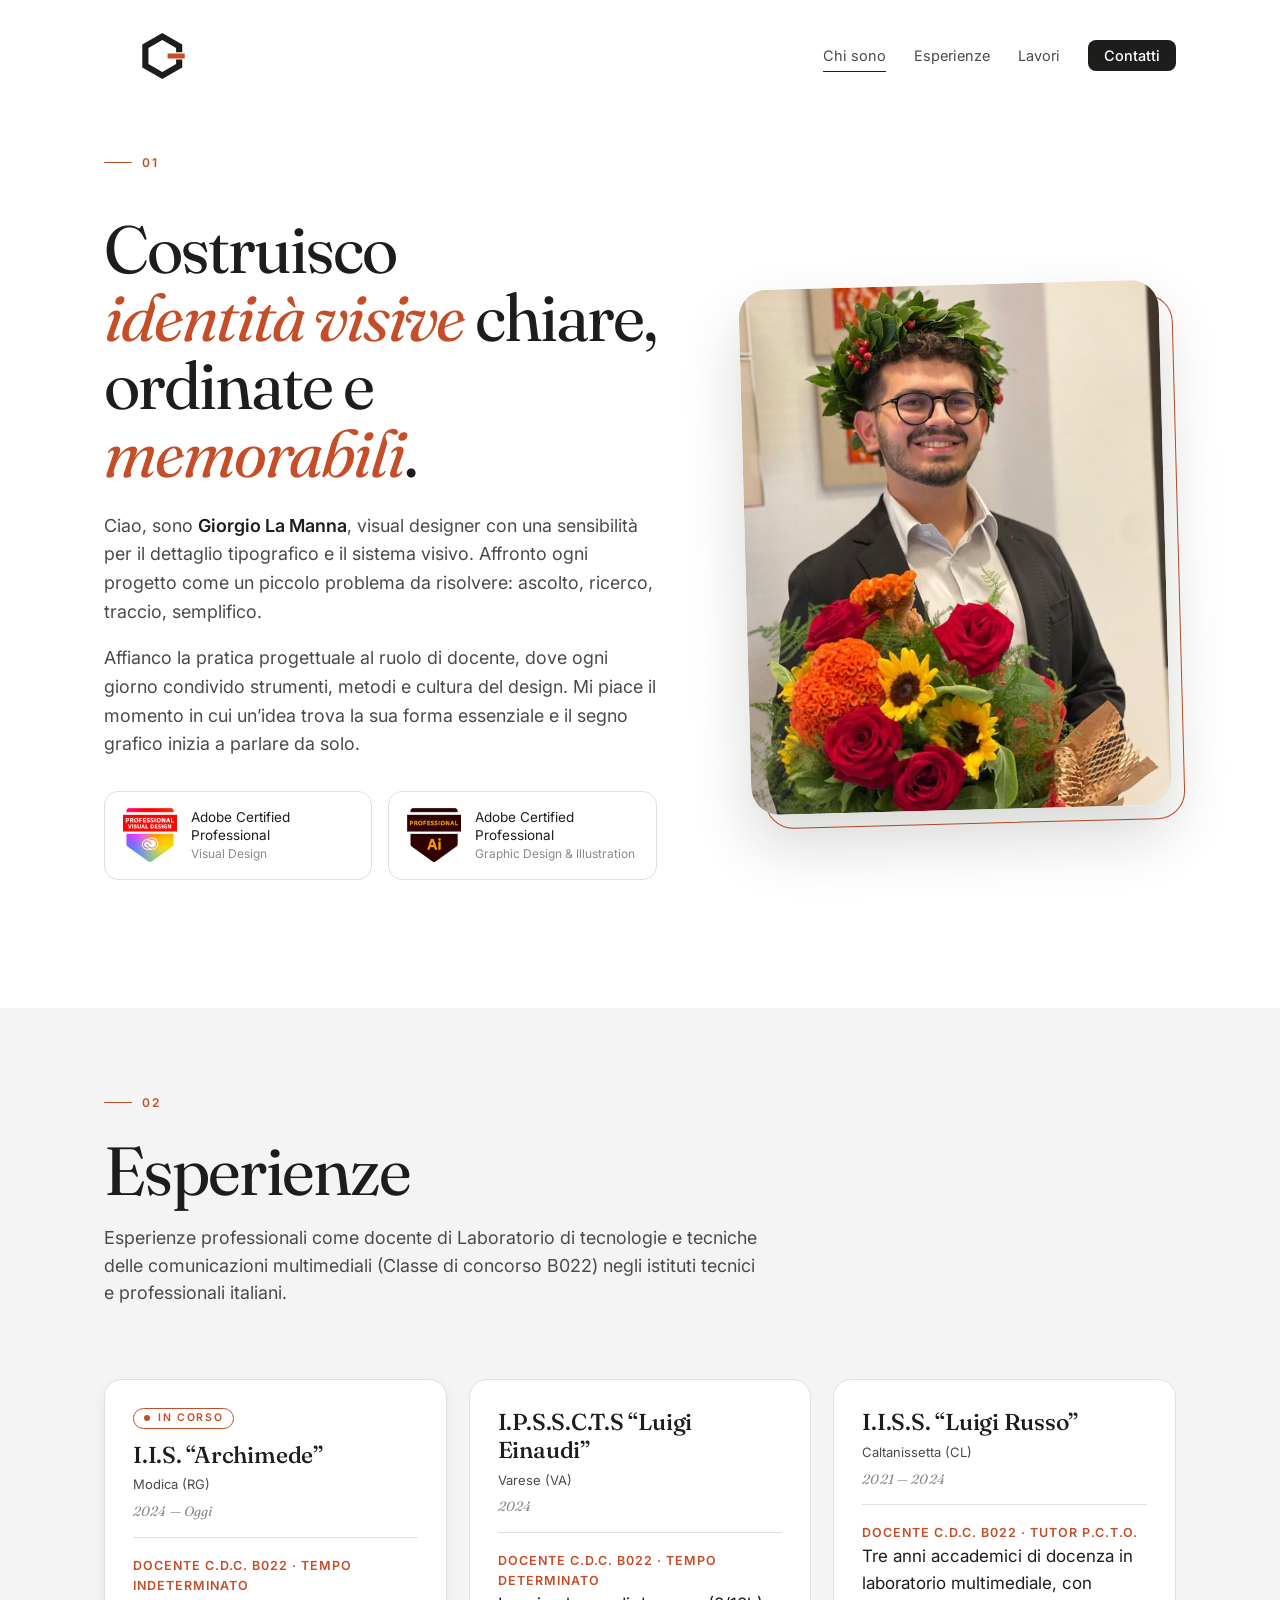
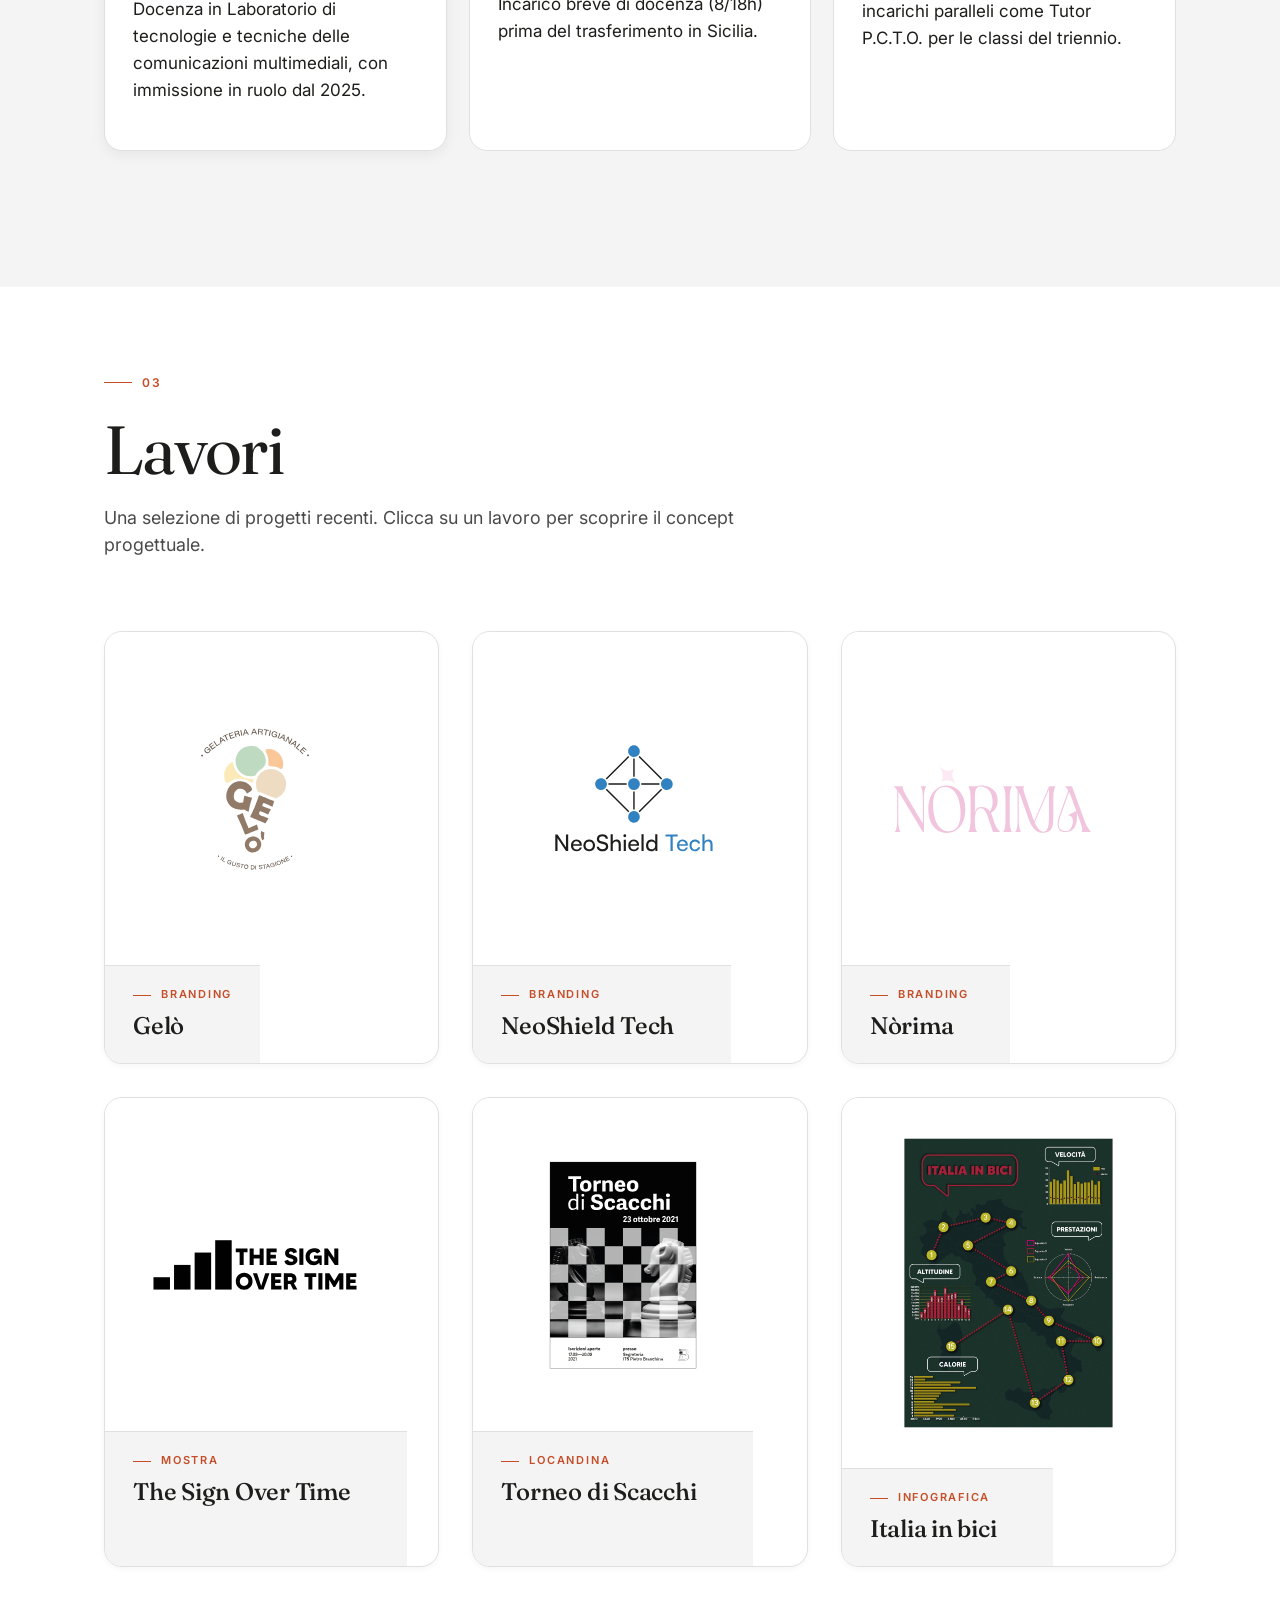
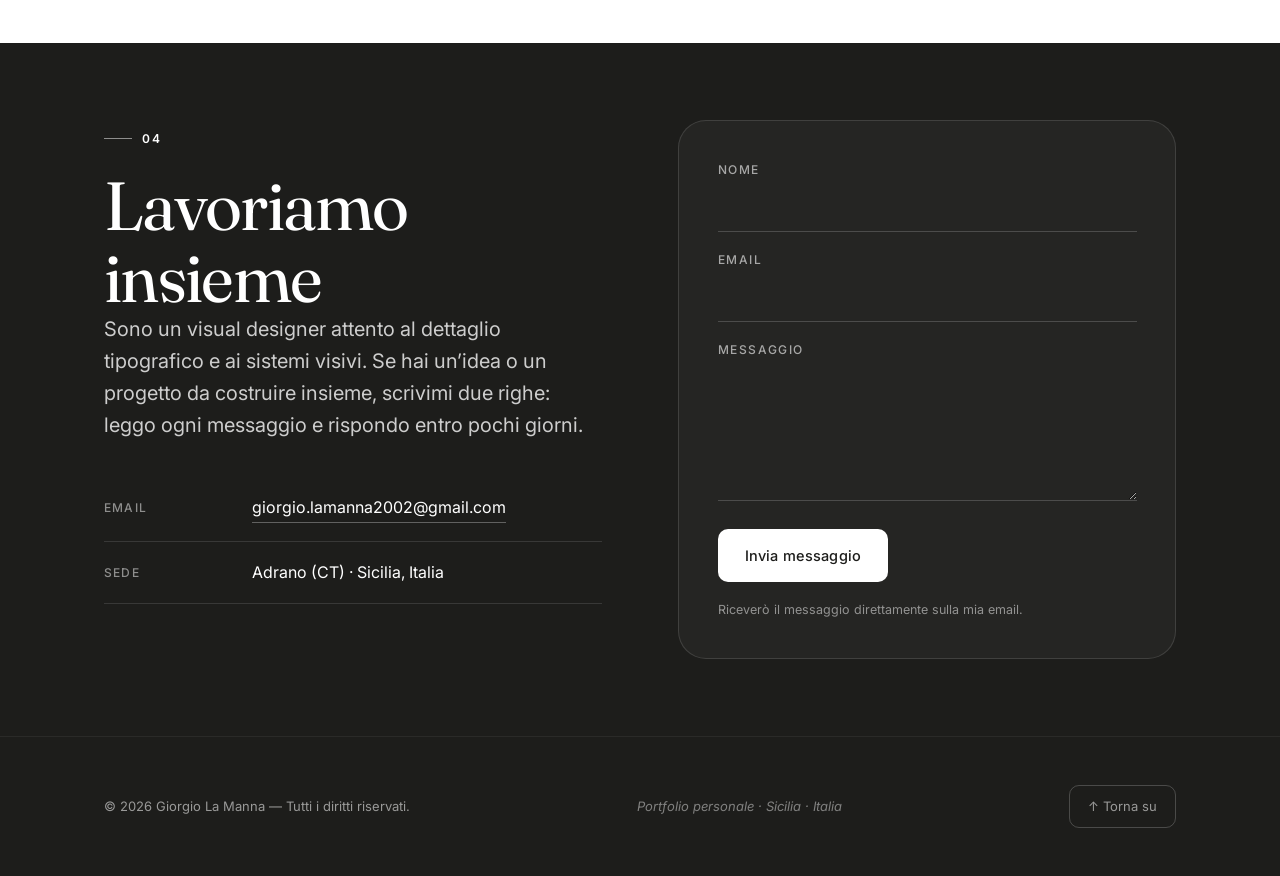
==== commit d2bc2775: "Add files via upload" ====
--- a/index.html
+++ b/index.html
@@ -17,7 +17,10 @@
   <meta property="og:url" content="https://giorgiolamanna.net/" />
   <meta property="og:title" content="Giorgio La Manna — Visual Designer" />
   <meta property="og:description" content="Portfolio personale di Giorgio La Manna. Identità visive, locandine, infografiche e progetti di grafica." />
-  <meta property="og:image" content="https://giorgiolamanna.net/assets/img/foto-personale.jpg" />
+  <meta property="og:image" content="https://giorgiolamanna.net/assets/img/og-image.jpg" />
+  <meta property="og:image:width" content="1200" />
+  <meta property="og:image:height" content="1200" />
+  <meta property="og:image:alt" content="Giorgio La Manna — Visual Designer" />
   <meta property="og:locale" content="it_IT" />
   <meta property="og:site_name" content="Giorgio La Manna" />
 
@@ -36,7 +39,7 @@
   }
   </script>
   <meta name="twitter:description" content="Portfolio personale. Branding, editoriale, illustrazione, infografica." />
-  <meta name="twitter:image" content="https://giorgiolamanna.net/assets/img/foto-personale.jpg" />
+  <meta name="twitter:image" content="https://giorgiolamanna.net/assets/img/og-image.jpg" />
 
   <!-- JSON-LD strutturato: dati Persona per Google Knowledge Graph -->
   <script type="application/ld+json">
@@ -45,7 +48,7 @@
     "@type": "Person",
     "name": "Giorgio La Manna",
     "url": "https://giorgiolamanna.net/",
-    "image": "https://giorgiolamanna.net/assets/img/foto-personale.jpg",
+    "image": "https://giorgiolamanna.net/assets/img/og-image.jpg",
     "jobTitle": "Visual Designer & Graphic Designer",
     "description": "Visual designer e graphic designer specializzato in branding, editoriale, illustrazione e infografica. Docente di Laboratorio di tecnologie e tecniche delle comunicazioni multimediali.",
     "address": {
@@ -86,14 +89,17 @@
 
   <link rel="stylesheet" href="assets/css/styles.css" />
   <link rel="icon" type="image/svg+xml" href="assets/img/favicon.svg">
-  <link rel="apple-touch-icon" href="assets/img/favicon.svg">
+  <link rel="icon" type="image/png" sizes="32x32" href="assets/img/favicon-32.png">
+  <link rel="icon" type="image/png" sizes="192x192" href="assets/img/favicon-192.png">
+  <link rel="icon" type="image/png" sizes="512x512" href="assets/img/favicon-512.png">
+  <link rel="apple-touch-icon" href="assets/img/favicon-192.png">
 </head>
 <body>
 
   <!-- ============== NAVIGAZIONE ============== -->
   <header class="site-header" id="siteHeader">
     <div class="container nav-wrap">
-      <a href="#hero" class="brand" aria-label="Giorgio La Manna - Home">
+      <a href="#chi-sono" class="brand" aria-label="Giorgio La Manna - Home">
         <img class="brand-logo" src="assets/img/marchio.svg" alt="Marchio personale Giorgio La Manna" />
       </a>
 
@@ -114,78 +120,57 @@
 
   <main id="top">
 
-    <!-- ============== HERO ============== -->
-    <section class="hero" id="hero">
-      <div class="container hero-grid">
-        <div class="hero-text reveal">
-          <p class="eyebrow">Visual Designer · Graphic Designer</p>
-          <h1 class="display">
-            Costruisco <em>identità visive</em> chiare,<br />
-            ordinate e <em>memorabili</em>.
-          </h1>
-          <p class="lead">
-            Ciao, sono <strong>Giorgio La Manna</strong>. Progetto marchi, locandine,
-            sistemi editoriali e infografiche, partendo dal concept e arrivando al segno
-            grafico. Mi muovo tra ricerca tipografica, illustrazione e visual storytelling
-            per dare forma a comunicazioni precise e personali.
-          </p>
-          <div class="hero-actions">
-            <a href="#lavori" class="btn btn-primary">Vedi i lavori</a>
-            <a href="assets/cv-giorgio-la-manna.pdf" class="btn btn-ghost" download>Scarica il CV</a>
+    <!-- ============== CHI SONO (hero unificato) ============== -->
+    <section class="hero hero-chisono" id="chi-sono">
+      <div class="container">
+        <header class="section-head section-head-bare reveal">
+          <span class="section-num">01</span>
+        </header>
+
+        <div class="hero-grid">
+          <div class="hero-text reveal">
+            <h1 class="display">
+              Costruisco <em>identità visive</em> chiare,<br />
+              ordinate e <em>memorabili</em>.
+            </h1>
+            <p class="lead">
+              Ciao, sono <strong>Giorgio La Manna</strong>, visual designer con
+              una sensibilità per il dettaglio tipografico e il sistema visivo.
+              Affronto ogni progetto come un piccolo problema da risolvere:
+              ascolto, ricerco, traccio, semplifico.
+            </p>
+            <p class="lead">
+              Affianco la pratica progettuale al ruolo di docente, dove ogni
+              giorno condivido strumenti, metodi e cultura del design.
+              Mi piace il momento in cui un’idea trova la sua forma essenziale
+              e il segno grafico inizia a parlare da solo.
+            </p>
+            <div class="badges-row">
+              <figure class="badge-cert">
+                <img src="assets/badges/adobe-visual-design.png" alt="Adobe Certified Professional in Visual Design" />
+                <figcaption>Adobe Certified Professional<br><small>Visual Design</small></figcaption>
+              </figure>
+              <figure class="badge-cert">
+                <img src="assets/badges/adobe-graphic-design.png" alt="Adobe Certified Professional in Graphic Design and Illustration" />
+                <figcaption>Adobe Certified Professional<br><small>Graphic Design &amp; Illustration</small></figcaption>
+              </figure>
+            </div>
+          </div>
+
+          <div class="hero-photo reveal">
+            <div class="photo-frame">
+              <img src="assets/img/foto-personale.jpg"
+                   srcset="assets/img/foto-personale-sm.jpg 800w, assets/img/foto-personale.jpg 1200w"
+                   sizes="(max-width: 760px) 70vw, 420px"
+                   alt="Ritratto di Giorgio La Manna" loading="eager" />
+            </div>
           </div>
         </div>
-
-        <div class="hero-photo reveal">
-          <div class="photo-frame">
-            <img src="assets/img/foto-personale.jpg"
-                 srcset="assets/img/foto-personale-sm.jpg 800w, assets/img/foto-personale.jpg 1200w"
-                 sizes="(max-width: 760px) 70vw, 420px"
-                 alt="Ritratto di Giorgio La Manna" loading="eager" />
-          </div>
-        </div>
-      </div>
-
+      </div>
     </section>
 
-    <!-- ============== CHI SONO ============== -->
-    <section class="section section-light" id="chi-sono">
-      <div class="container two-col">
-        <div class="col-label reveal">
-          <span class="section-num">01</span>
-          <h2 class="section-title">Chi sono</h2>
-        </div>
-        <div class="col-body reveal">
-          <p class="big">
-            Sono un visual designer con una sensibilità per il dettaglio tipografico
-            e il sistema visivo. Affronto ogni progetto come un piccolo problema da
-            risolvere: ascolto, ricerco, traccio, semplifico.
-          </p>
-          <p>
-            Affianco la pratica progettuale al ruolo di docente di Laboratorio di
-            tecnologie e tecniche delle comunicazioni multimediali (C.D.C. B022) negli
-            istituti tecnici, dove ogni giorno condivido strumenti, metodi e cultura
-            del design con i miei studenti. Lavoro su brand identity, locandine,
-            infografiche e progetti editoriali: mi piace il momento in cui un’idea
-            trova la sua forma essenziale, e il segno grafico inizia a parlare da
-            solo.
-          </p>
-
-          <div class="badges-row">
-            <figure class="badge-cert">
-              <img src="assets/badges/adobe-visual-design.png" alt="Adobe Certified Professional in Visual Design" />
-              <figcaption>Adobe Certified Professional<br><small>Visual Design</small></figcaption>
-            </figure>
-            <figure class="badge-cert">
-              <img src="assets/badges/adobe-graphic-design.png" alt="Adobe Certified Professional in Graphic Design and Illustration" />
-              <figcaption>Adobe Certified Professional<br><small>Graphic Design &amp; Illustration</small></figcaption>
-            </figure>
-          </div>
-        </div>
-      </div>
-    </section>
-
     <!-- ============== ESPERIENZE ============== -->
-    <section class="section" id="esperienze">
+    <section class="section section-light" id="esperienze">
       <div class="container">
         <header class="section-head reveal">
           <span class="section-num">02</span>
@@ -234,32 +219,11 @@
 
         </div>
 
-        <div class="skills-block reveal">
-          <h3 class="skills-title">Strumenti &amp; competenze</h3>
-          <div class="skills-grid">
-            <div>
-              <h4>Software</h4>
-              <ul><li>Adobe Photoshop</li><li>Adobe Illustrator</li><li>Adobe InDesign</li></ul>
-            </div>
-            <div>
-              <h4>Discipline</h4>
-              <ul><li>Brand identity</li><li>Logo &amp; tipografia</li><li>Editoriale</li><li>Illustrazione vettoriale</li><li>Infografica</li></ul>
-            </div>
-            <div>
-              <h4>Didattica</h4>
-              <ul><li>Tecnologie multimediali</li><li>Coding (Scratch)</li><li>Uso didattico LIM &amp; Tablet</li><li>Tutoring P.C.T.O.</li></ul>
-            </div>
-            <div>
-              <h4>Soft skill</h4>
-              <ul><li>Pensiero progettuale</li><li>Cura del dettaglio</li><li>Comunicazione</li><li>Lavoro in team</li></ul>
-            </div>
-          </div>
-        </div>
       </div>
     </section>
 
     <!-- ============== LAVORI ============== -->
-    <section class="section section-light" id="lavori">
+    <section class="section" id="lavori">
       <div class="container">
         <header class="section-head reveal">
           <span class="section-num">03</span>
@@ -376,8 +340,10 @@
           <span class="section-num section-num-light">04</span>
           <h2 class="section-title section-title-light">Lavoriamo insieme</h2>
           <p class="contact-lead">
-            Hai un’idea, un progetto, un brand da far nascere o da rinfrescare?
-            Scrivimi due righe: leggo ogni messaggio e rispondo entro pochi giorni.
+            Sono un visual designer attento al dettaglio tipografico
+            e ai sistemi visivi. Se hai un’idea o un progetto da costruire
+            insieme, scrivimi due righe: leggo ogni messaggio e rispondo
+            entro pochi giorni.
           </p>
 
           <ul class="contact-list">
@@ -388,10 +354,6 @@
             <li>
               <span class="c-label">Sede</span>
               <span>Adrano (CT) · Sicilia, Italia</span>
-            </li>
-            <li>
-              <span class="c-label">Disponibile per</span>
-              <span>Branding · Locandine · Editoriale · Illustrazione · Infografica</span>
             </li>
           </ul>
         </div>
--- a/assets/css/styles.css
+++ b/assets/css/styles.css
@@ -194,16 +194,27 @@
   grid-template-columns: 1.25fr 1fr;
   align-items:center;
 }
-.eyebrow{
-  display:inline-flex; align-items:center; gap:12px;
-  font-size:11.5px; letter-spacing:.22em; text-transform:uppercase;
-  color:var(--ink-muted); font-weight:600;
-  margin-bottom:28px;
-  padding: 6px 14px 6px 0;
-}
-.eyebrow::before{
-  content:""; width:32px; height:1px; background:var(--accent);
-  display:inline-block;
+
+/* Hero unificato (Chi sono) — solo numero in alto, poi due colonne */
+.hero-chisono .section-head{
+  margin-bottom: clamp(28px, 4vw, 44px);
+  max-width: none;
+}
+.section-head-bare .section-num{
+  margin-bottom: 0;
+}
+.hero-chisono .display{
+  font-size: clamp(36px, 5.2vw, 72px);
+  margin-bottom: 24px;
+}
+.hero-chisono .lead{
+  margin-bottom: 18px;
+}
+.hero-chisono .lead:last-of-type{
+  margin-bottom: 32px;
+}
+.hero-chisono .badges-row{
+  margin-top: 8px;
 }
 .display{
   font-size: clamp(40px, 6.6vw, 88px);
@@ -227,7 +238,6 @@
 }
 .lead strong{ color:var(--ink); font-weight:600 }
 
-.hero-actions{ display:flex; flex-wrap:wrap; gap:14px; margin-bottom:42px }
 .btn{
   display:inline-flex; align-items:center; gap:10px;
   padding:14px 26px; border-radius:10px;
@@ -238,9 +248,9 @@
 }
 /* Effetto freccia rimosso per evitare problemi di codifica caratteri */
 .btn-primary{ background:var(--ink); color:var(--bg) }
-.btn-primary:hover{ background:var(--accent); transform:translateY(-2px); box-shadow:var(--shadow-md) }
+.btn-primary:hover{ background:var(--accent); transform:translateY(-1px); box-shadow:var(--shadow-sm) }
 .btn-ghost{ border-color:var(--line); color:var(--ink); background: transparent }
-.btn-ghost:hover{ border-color:var(--ink); transform:translateY(-2px); background: rgba(255,255,255,.4) }
+.btn-ghost:hover{ border-color:var(--ink); transform:translateY(-1px); background: rgba(255,255,255,.4) }
 .btn-on-dark{ background:var(--on-dark); color:var(--ink) }
 .btn-on-dark:hover{ background:var(--accent); color:var(--on-dark) }
 
@@ -257,7 +267,7 @@
   transform: rotate(-1.5deg);
   transition: transform var(--t-med);
 }
-.hero-photo:hover::before{ transform: rotate(-3deg) translate(-4px, 4px) }
+.hero-photo:hover::before{ transform: rotate(-2.5deg) translate(-2px, 2px) }
 .photo-frame{
   position:relative; width: clamp(260px, 36vw, 420px); aspect-ratio: 4/5;
   border-radius: var(--radius-lg);
@@ -280,17 +290,44 @@
 @keyframes spin{ to{transform: rotate(360deg)} }
 
 /* ------------ Chi sono / badges ------------ */
-.badges-row{ display:flex; gap:24px; align-items:center; flex-wrap:wrap; margin-top:32px}
+.badges-row{
+  display: grid;
+  grid-template-columns: repeat(2, minmax(0, 1fr));
+  gap: 16px;
+  align-items: stretch;
+  margin-top: 32px;
+}
 .badge-cert{
-  display:flex; align-items:center; gap:14px; margin:0;
-  padding:14px 18px; border:1px solid var(--line); border-radius:14px;
-  background:rgba(255,255,255,.55);
-  transition: transform var(--t-fast), border-color var(--t-fast);
-}
-.badge-cert:hover{ transform: translateY(-3px); border-color: var(--ink) }
-.badge-cert img{ width:54px; height:54px; object-fit:contain }
-.badge-cert figcaption{ font-size:13.5px; line-height:1.35; color:var(--ink) }
-.badge-cert small{ color:var(--ink-muted); font-size:12px }
+  display: grid;
+  grid-template-columns: 54px 1fr;
+  align-items: center;
+  gap: 14px;
+  margin: 0;
+  padding: 16px 18px;
+  border: 1px solid var(--line);
+  border-radius: 14px;
+  background: rgba(255,255,255,.55);
+  min-width: 0;
+  transition: transform var(--t-fast), border-color var(--t-fast), background var(--t-fast);
+}
+.badge-cert:hover{
+  transform: translateY(-1px);
+  border-color: var(--ink-soft);
+  background: #ffffff;
+}
+.badge-cert img{ width: 54px; height: 54px; object-fit: contain }
+.badge-cert figcaption{
+  font-size: 13.5px;
+  line-height: 1.35;
+  color: var(--ink);
+  min-width: 0;
+}
+.badge-cert small{
+  display: block;
+  color: var(--ink-muted);
+  font-size: 12px;
+  margin-top: 2px;
+}
 
 /* ------------ Timeline / Formazione ------------ */
 .timeline{
@@ -440,8 +477,8 @@
   transition: transform var(--t-med), box-shadow var(--t-med), border-color var(--t-fast);
 }
 .exp-card:hover{
-  transform: translateY(-4px);
-  box-shadow: var(--shadow-md);
+  transform: translateY(-2px);
+  box-shadow: var(--shadow-sm);
   border-color: var(--ink);
 }
 
@@ -532,26 +569,6 @@
   .exp-tags-stack li span{ width: auto }
 }
 
-.skills-block{ margin-top: 40px }
-.skills-title{
-  font-family:var(--serif); font-size: clamp(22px, 2.4vw, 30px);
-  font-weight: 500; margin-bottom: 24px;
-  padding-top: 30px; border-top: 1px solid var(--line);
-}
-.skills-grid{
-  display:grid; gap:30px;
-  grid-template-columns: repeat(auto-fit, minmax(180px, 1fr));
-}
-.skills-grid h4{
-  font-family: var(--sans); font-size:12.5px; letter-spacing:.12em;
-  text-transform:uppercase; color:var(--ink-muted); font-weight:600;
-  margin-bottom:12px;
-}
-.skills-grid ul li{
-  font-size:15px; padding:6px 0; border-bottom:1px dashed var(--line);
-}
-.skills-grid ul li:last-child{ border-bottom:none }
-
 /* ------------ Lavori — griglia a scacchiera ------------ */
 .works-grid{
   display: grid;
@@ -567,7 +584,8 @@
 
 .work-tile{
   position: relative;
-  display: block;
+  display: flex;
+  flex-direction: column;
   width: 100%;
   padding: 0;
   border: 1px solid var(--line);
@@ -578,16 +596,20 @@
   text-align: left;
   font-family: inherit;
   transition: transform var(--t-med), box-shadow var(--t-med), border-color var(--t-fast);
-  box-shadow: var(--shadow-sm);
+  box-shadow: 0 2px 6px rgba(20,19,15,.04);
 }
 .work-tile:hover{
-  transform: translateY(-6px);
-  box-shadow: var(--shadow-lg);
+  transform: translateY(-3px);
+  box-shadow: var(--shadow-md);
   border-color: var(--ink);
+}
+.work-tile:focus-visible{
+  outline: 2px solid var(--accent);
+  outline-offset: 4px;
 }
 .work-tile-img{
   position: relative;
-  aspect-ratio: 4/5;
+  aspect-ratio: 9/10;
   background: #ffffff;
   display: flex; align-items: center; justify-content: center;
   padding: 0;
@@ -600,49 +622,75 @@
   transform: scale(1.18);
   transition: transform var(--t-med);
 }
-.work-tile:hover .work-tile-img img{ transform: scale(1.24) }
+.work-tile:hover .work-tile-img img{ transform: scale(1.21) }
 
 /* Modifier per casi specifici: SVG con whitespace o JPG già pieno */
-.work-tile-img.is-zoom-up img{ transform: scale(1.55) }
-.work-tile:hover .work-tile-img.is-zoom-up img{ transform: scale(1.62) }
-.work-tile-img.is-zoom-down img{ transform: scale(0.7) }
-.work-tile:hover .work-tile-img.is-zoom-down img{ transform: scale(0.74) }
+.work-tile-img.is-zoom-up img{ transform: scale(1.42) }
+.work-tile:hover .work-tile-img.is-zoom-up img{ transform: scale(1.46) }
+.work-tile-img.is-zoom-down img{ transform: scale(0.78) }
+.work-tile:hover .work-tile-img.is-zoom-down img{ transform: scale(0.81) }
 .work-tile-img::after{
-  content: "+";
-  position: absolute; top: 14px; right: 14px;
-  width: 38px; height: 38px; border-radius: 50%;
-  background: rgba(28,33,30,.86); color: var(--bg);
-  font-size: 22px; font-weight: 300; line-height: 0;
-  display: flex; align-items: center; justify-content: center;
-  opacity: 0; transform: scale(.7);
-  transition: opacity var(--t-fast), transform var(--t-fast), background var(--t-fast);
-  backdrop-filter: blur(6px);
-}
-.work-tile:hover .work-tile-img::after{
-  opacity: 1; transform: scale(1);
-  background: var(--accent);
-}
+  content: "";
+  position: absolute; inset: 0;
+  background: linear-gradient(180deg, rgba(28,33,30,0) 60%, rgba(28,33,30,.06) 100%);
+  opacity: 0;
+  transition: opacity var(--t-med);
+  pointer-events: none;
+}
+.work-tile:hover .work-tile-img::after{ opacity: 1 }
 .work-tile-info{
-  padding: 18px clamp(20px, 3vw, 26px) 22px;
+  padding: 20px clamp(22px, 3vw, 28px) 22px;
   border-top: 1px solid var(--line);
   background: var(--bg-alt);
+  display: flex;
+  flex-direction: column;
+  gap: 8px;
+  flex: 1;
+  transition: background var(--t-fast);
 }
 .work-tile-cat{
-  display: inline-block;
-  font-size: 11px; letter-spacing: .14em;
+  display: inline-flex; align-items: center; gap: 10px;
+  font-size: 11px; letter-spacing: .16em;
   text-transform: uppercase;
   color: var(--accent);
   font-weight: 600;
-  margin-bottom: 6px;
-}
+  margin: 0;
+}
+.work-tile-cat::before{
+  content: ""; width: 18px; height: 1px;
+  background: var(--accent);
+  display: inline-block;
+  transition: width var(--t-med);
+}
+.work-tile:hover .work-tile-cat::before{ width: 24px }
 .work-tile-title{
   font-family: var(--serif);
-  font-size: clamp(18px, 1.8vw, 22px);
+  font-size: clamp(20px, 2vw, 24px);
   font-weight: 500;
   letter-spacing: -.01em;
   line-height: 1.2;
   margin: 0;
   color: var(--ink);
+  display: flex; align-items: baseline; justify-content: space-between;
+  gap: 12px;
+  transition: color var(--t-fast);
+}
+.work-tile-title::after{
+  content: "→";
+  font-family: var(--sans);
+  font-size: 18px;
+  font-weight: 400;
+  color: var(--ink-muted);
+  transform: translateX(-8px);
+  opacity: 0;
+  transition: transform var(--t-med), opacity var(--t-med), color var(--t-fast);
+  flex-shrink: 0;
+}
+.work-tile:hover .work-tile-title{ color: var(--accent) }
+.work-tile:hover .work-tile-title::after{
+  opacity: 1;
+  transform: translateX(0);
+  color: var(--accent);
 }
 
 /* ------------ Modal lavoro (concept) ------------ */
@@ -870,7 +918,7 @@
 }
 .back-top:hover{
   background:var(--accent); border-color:var(--accent); color:var(--on-dark);
-  transform: translateY(-2px);
+  transform: translateY(-1px);
 }
 
 /* ------------ Lightbox ------------ */
@@ -993,8 +1041,8 @@
   .section{ padding: 70px 0 }
   .timeline{ padding-left: 28px; margin-left: 8px }
   .timeline-item::before{ left:-36px }
-  .badges-row{ gap: 14px }
-  .badge-cert{ flex: 1 1 100%; padding: 12px 14px }
+  .badges-row{ gap: 12px }
+  .badge-cert{ padding: 12px 14px }
   .c-label{ width: 100px; font-size: 11px }
   .contact-list li{ flex-direction: column; gap: 4px }
   .footer-wrap{ flex-direction: column; align-items: flex-start; gap:8px }
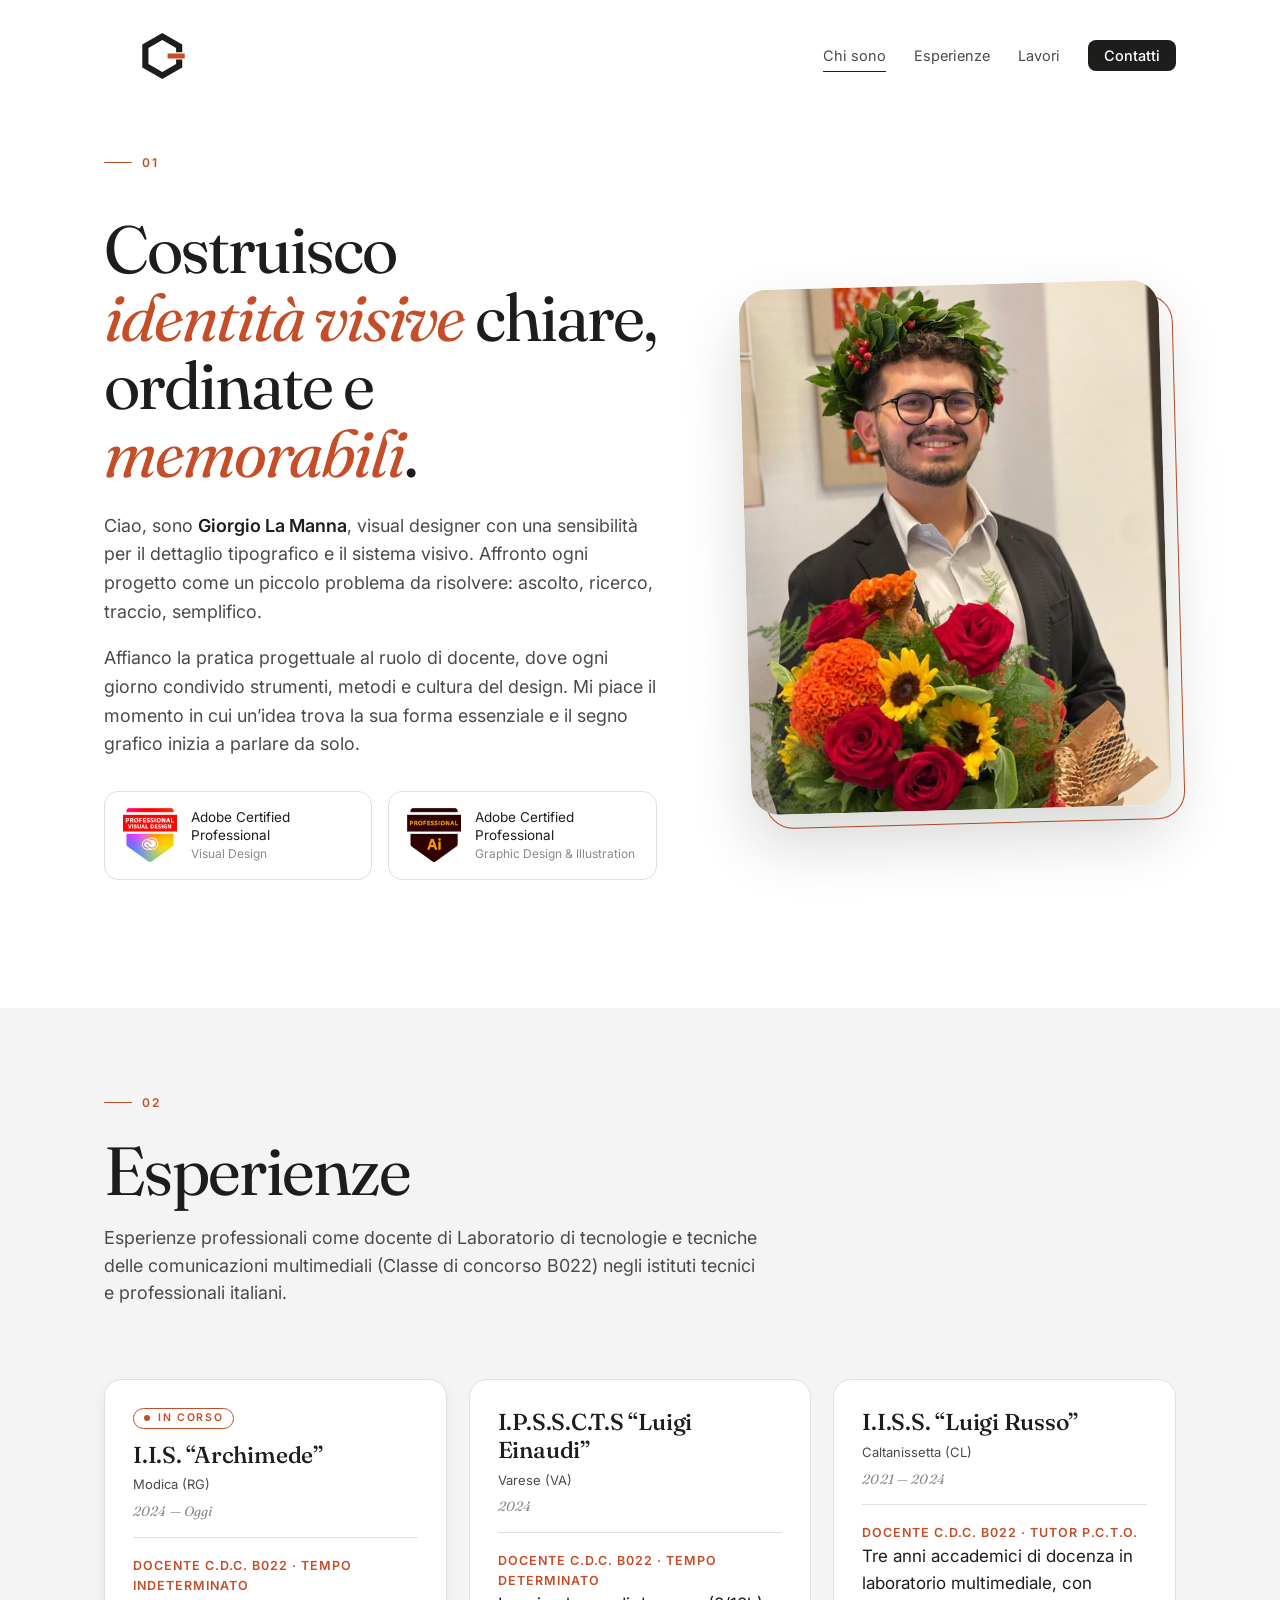
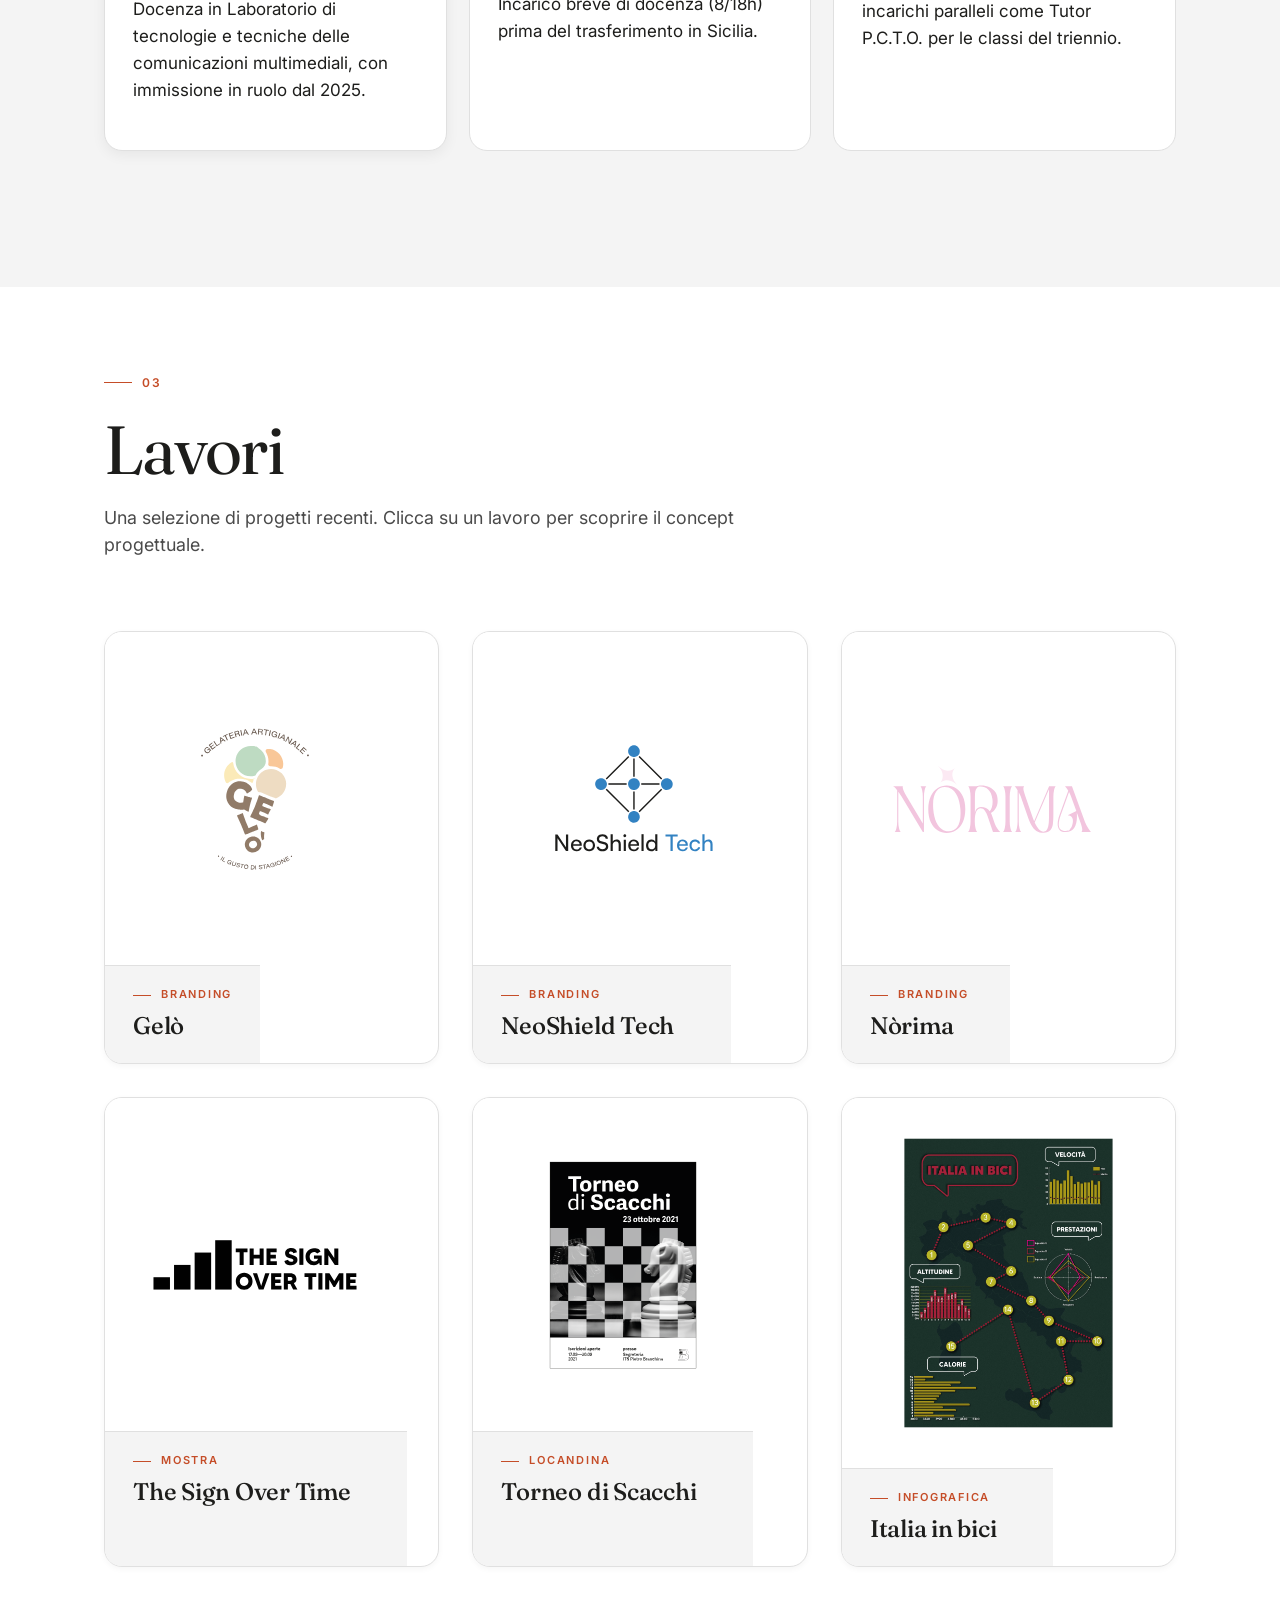
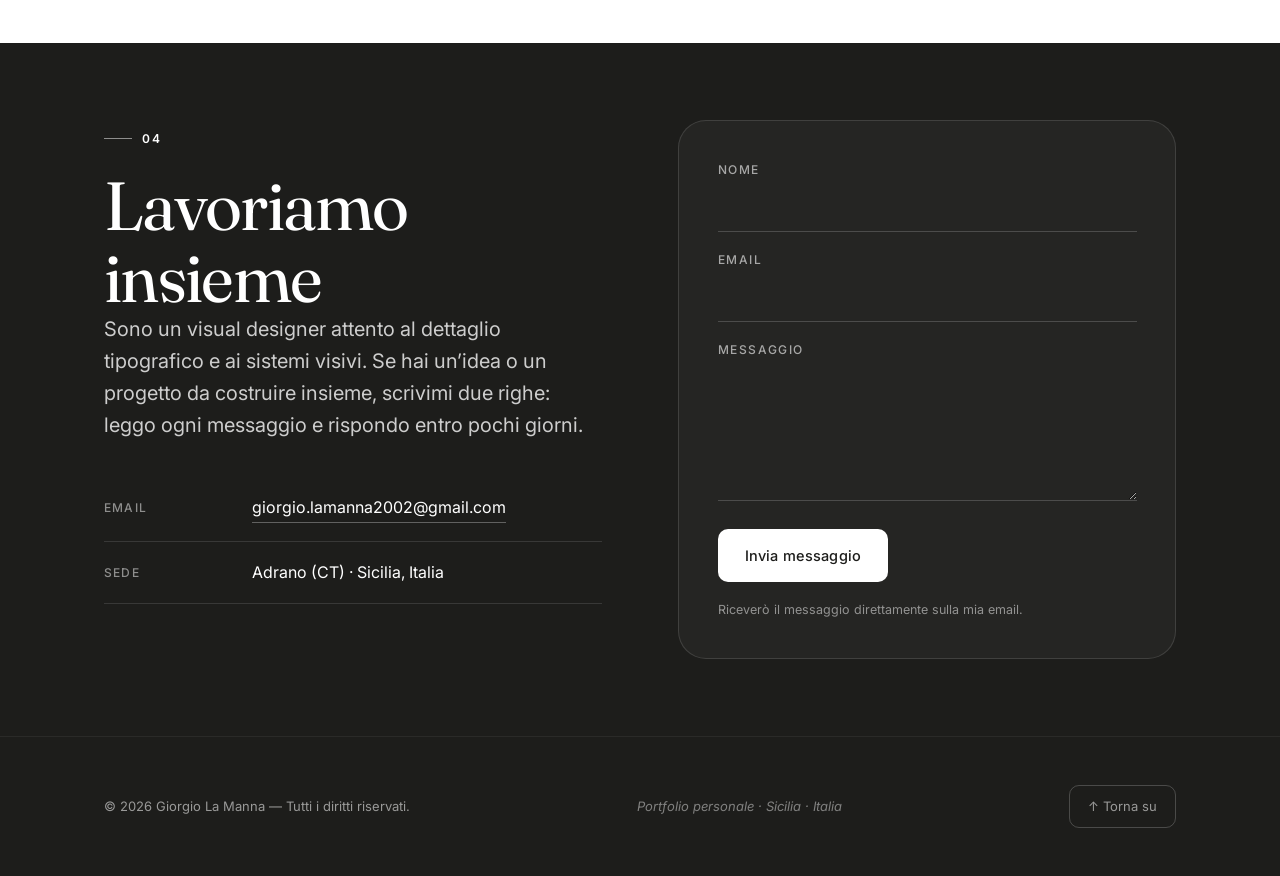
==== commit 7ce40ddb: "Add files via upload" ====
--- a/index.html
+++ b/index.html
@@ -88,7 +88,6 @@
   <link href="https://fonts.googleapis.com/css2?family=Fraunces:opsz,wght@9..144,300;9..144,400;9..144,500;9..144,600&family=Inter:wght@300;400;500;600&family=Manrope:wght@500;700;800&display=swap" rel="stylesheet">
 
   <link rel="stylesheet" href="assets/css/styles.css" />
-  <link rel="icon" type="image/svg+xml" href="assets/img/favicon.svg">
   <link rel="icon" type="image/png" sizes="32x32" href="assets/img/favicon-32.png">
   <link rel="icon" type="image/png" sizes="192x192" href="assets/img/favicon-192.png">
   <link rel="icon" type="image/png" sizes="512x512" href="assets/img/favicon-512.png">
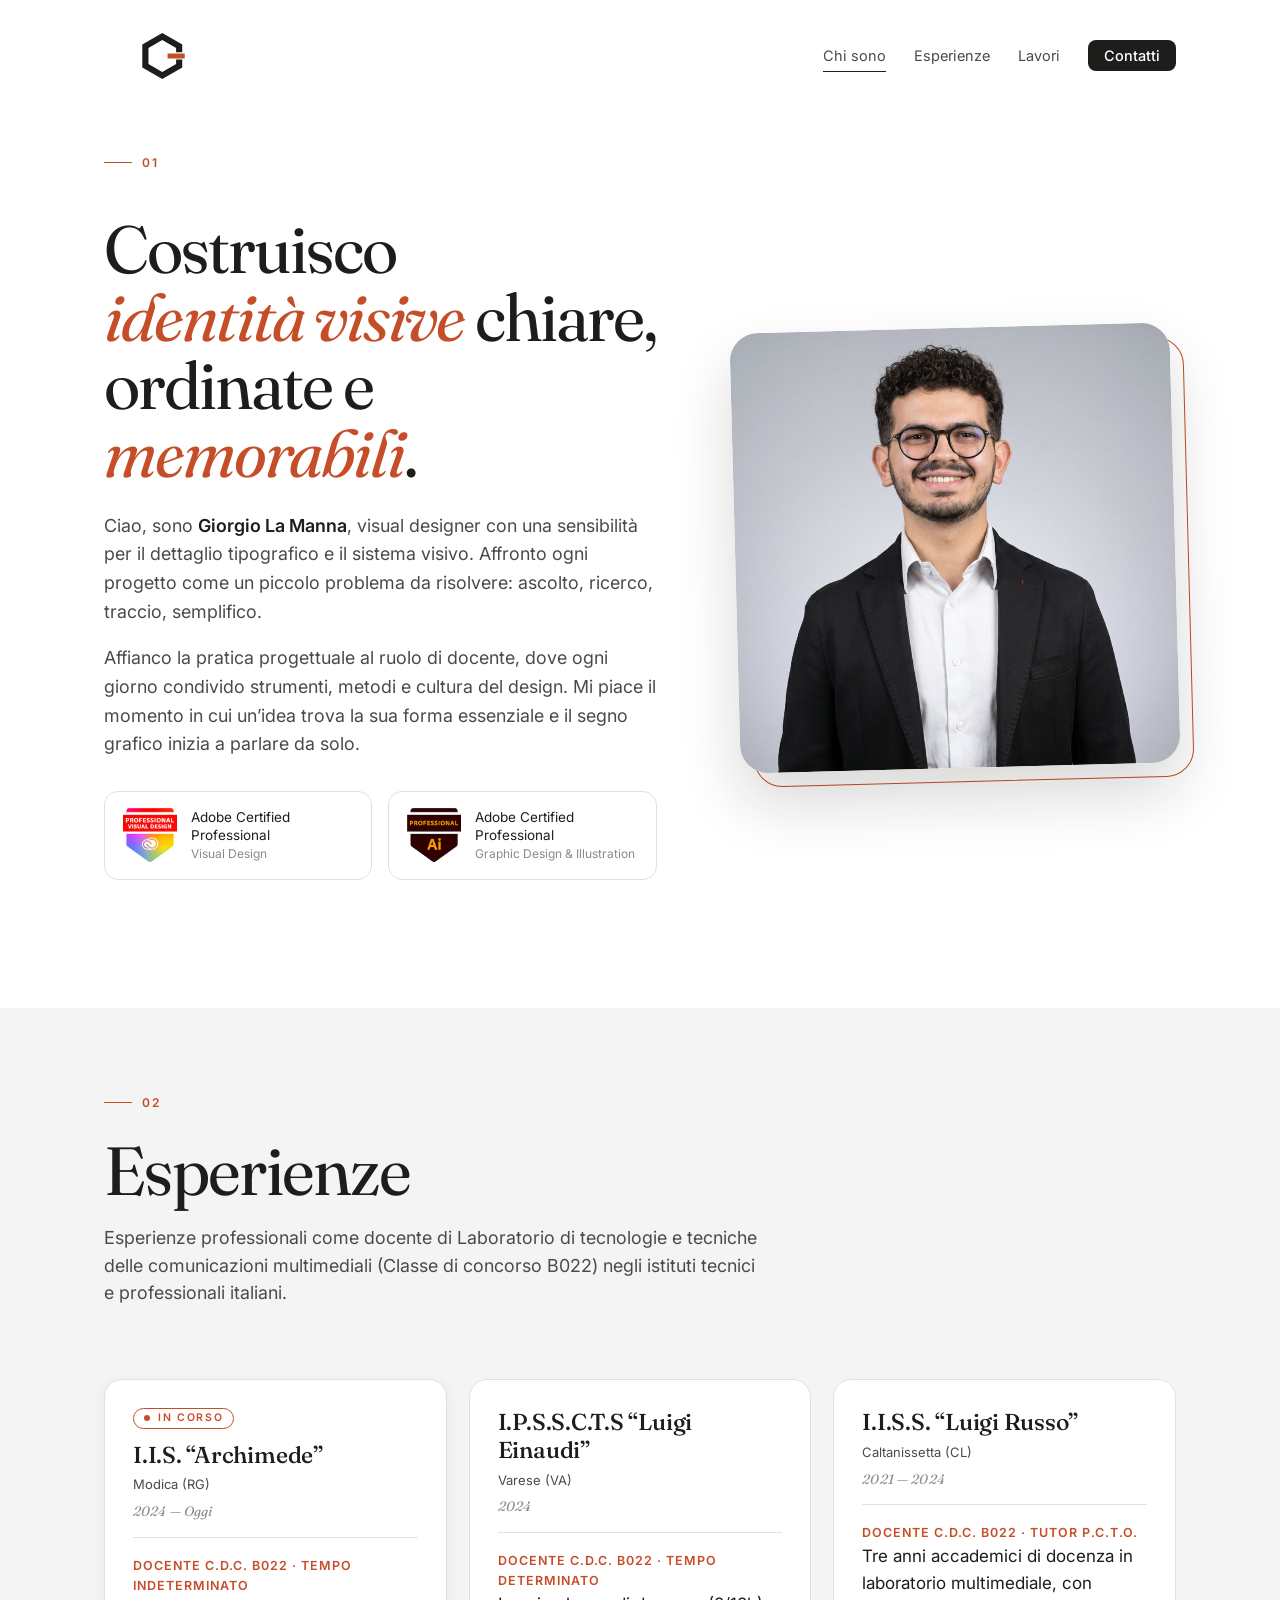
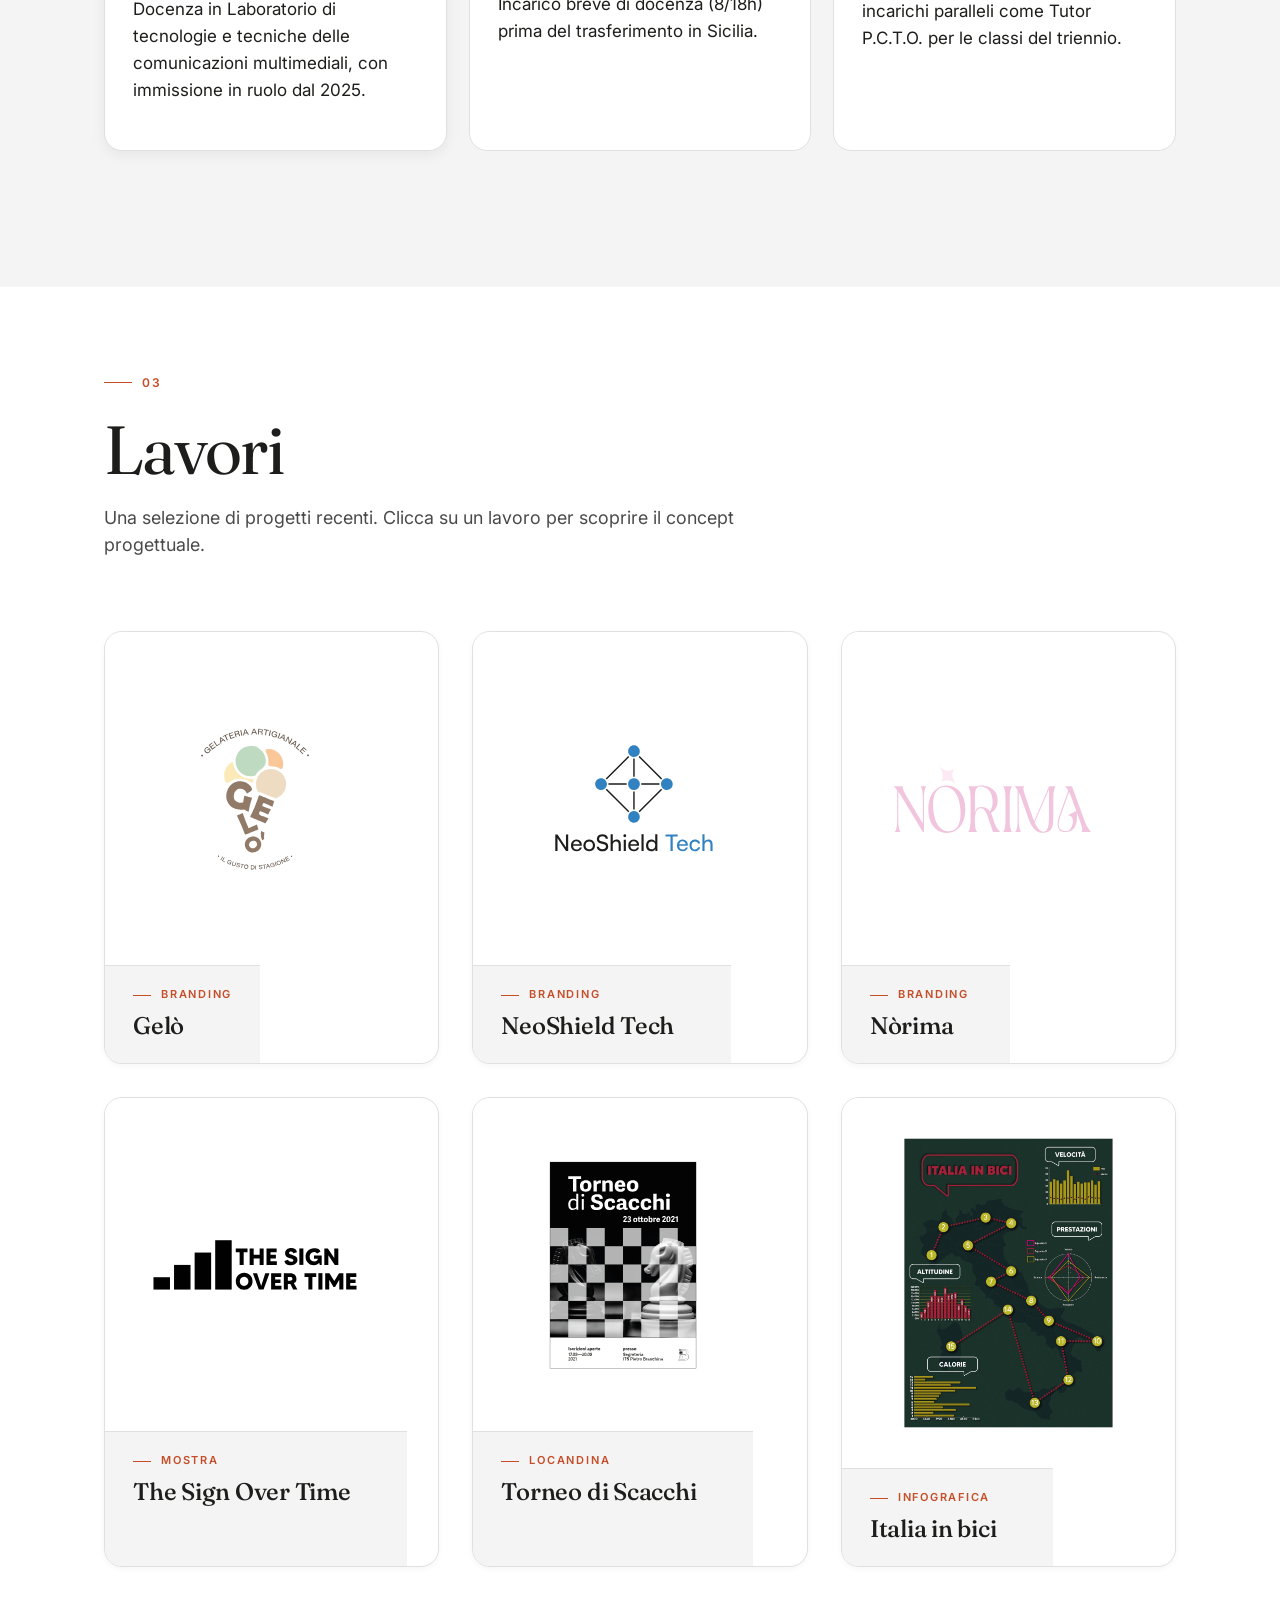
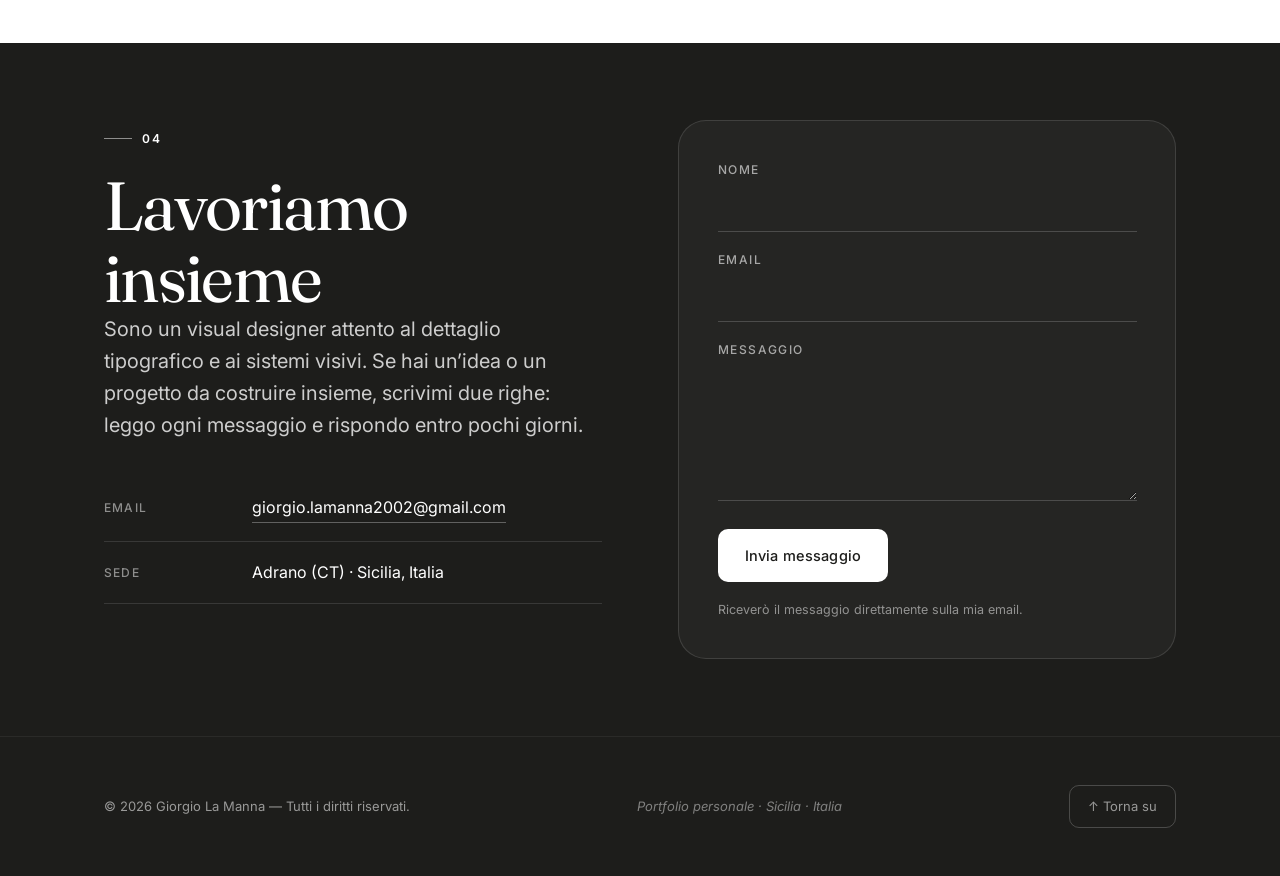
==== commit 7bffaaa7: "Add files via upload" ====
--- a/index.html
+++ b/index.html
@@ -160,7 +160,7 @@
             <div class="photo-frame">
               <img src="assets/img/foto-personale.jpg"
                    srcset="assets/img/foto-personale-sm.jpg 800w, assets/img/foto-personale.jpg 1200w"
-                   sizes="(max-width: 760px) 70vw, 420px"
+                   sizes="(max-width: 760px) 70vw, 440px"
                    alt="Ritratto di Giorgio La Manna" loading="eager" />
             </div>
           </div>
--- a/assets/css/styles.css
+++ b/assets/css/styles.css
@@ -269,7 +269,7 @@
 }
 .hero-photo:hover::before{ transform: rotate(-2.5deg) translate(-2px, 2px) }
 .photo-frame{
-  position:relative; width: clamp(260px, 36vw, 420px); aspect-ratio: 4/5;
+  position:relative; width: clamp(260px, 36vw, 440px); aspect-ratio: 1/1;
   border-radius: var(--radius-lg);
   overflow:hidden; background:var(--bg-alt);
   box-shadow: var(--shadow-lg);
@@ -280,7 +280,7 @@
 }
 .hero-photo:hover .photo-frame{ transform: rotate(0deg) }
 .photo-frame img{
-  width:100%; height:100%; object-fit:cover; object-position: center 22%;
+  width:100%; height:100%; object-fit:cover; object-position: center center;
 }
 .hero-deco{
   position:absolute; right:-30px; bottom:-30px; width:120px; color:var(--accent);
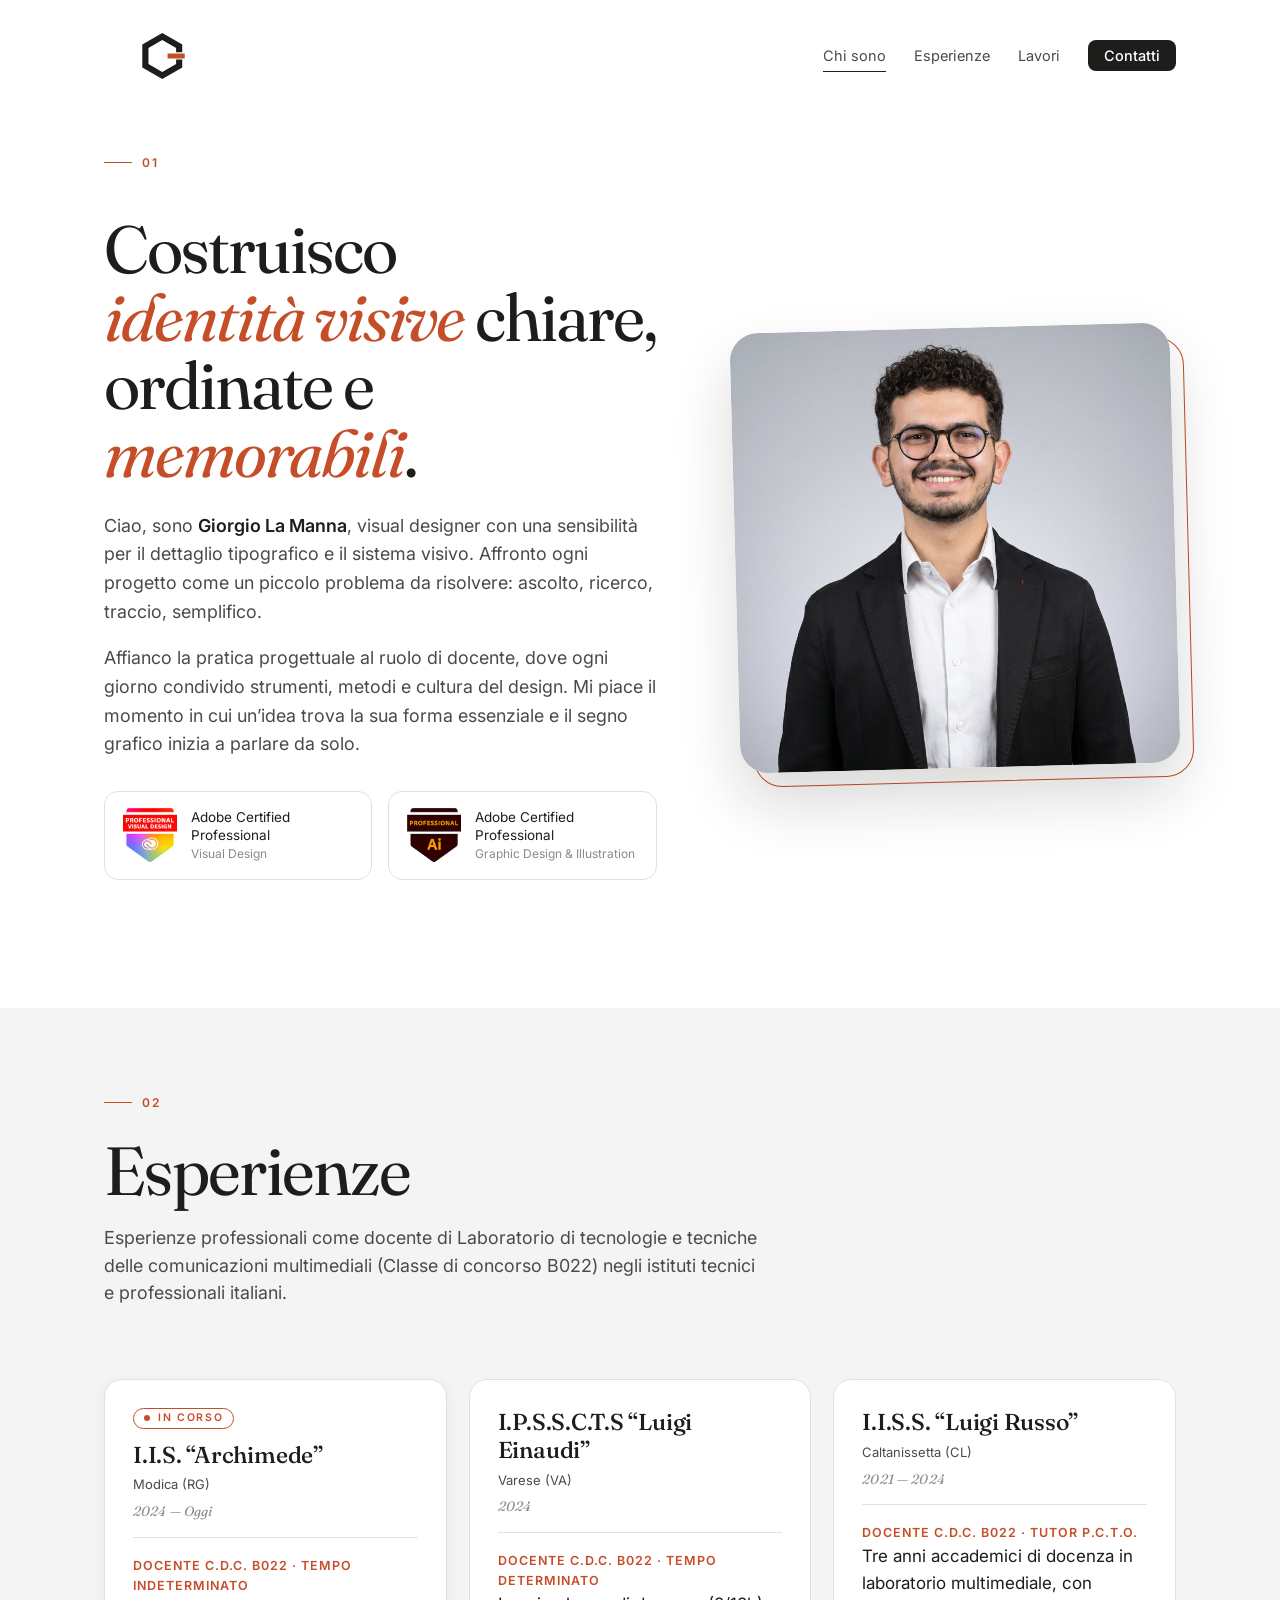
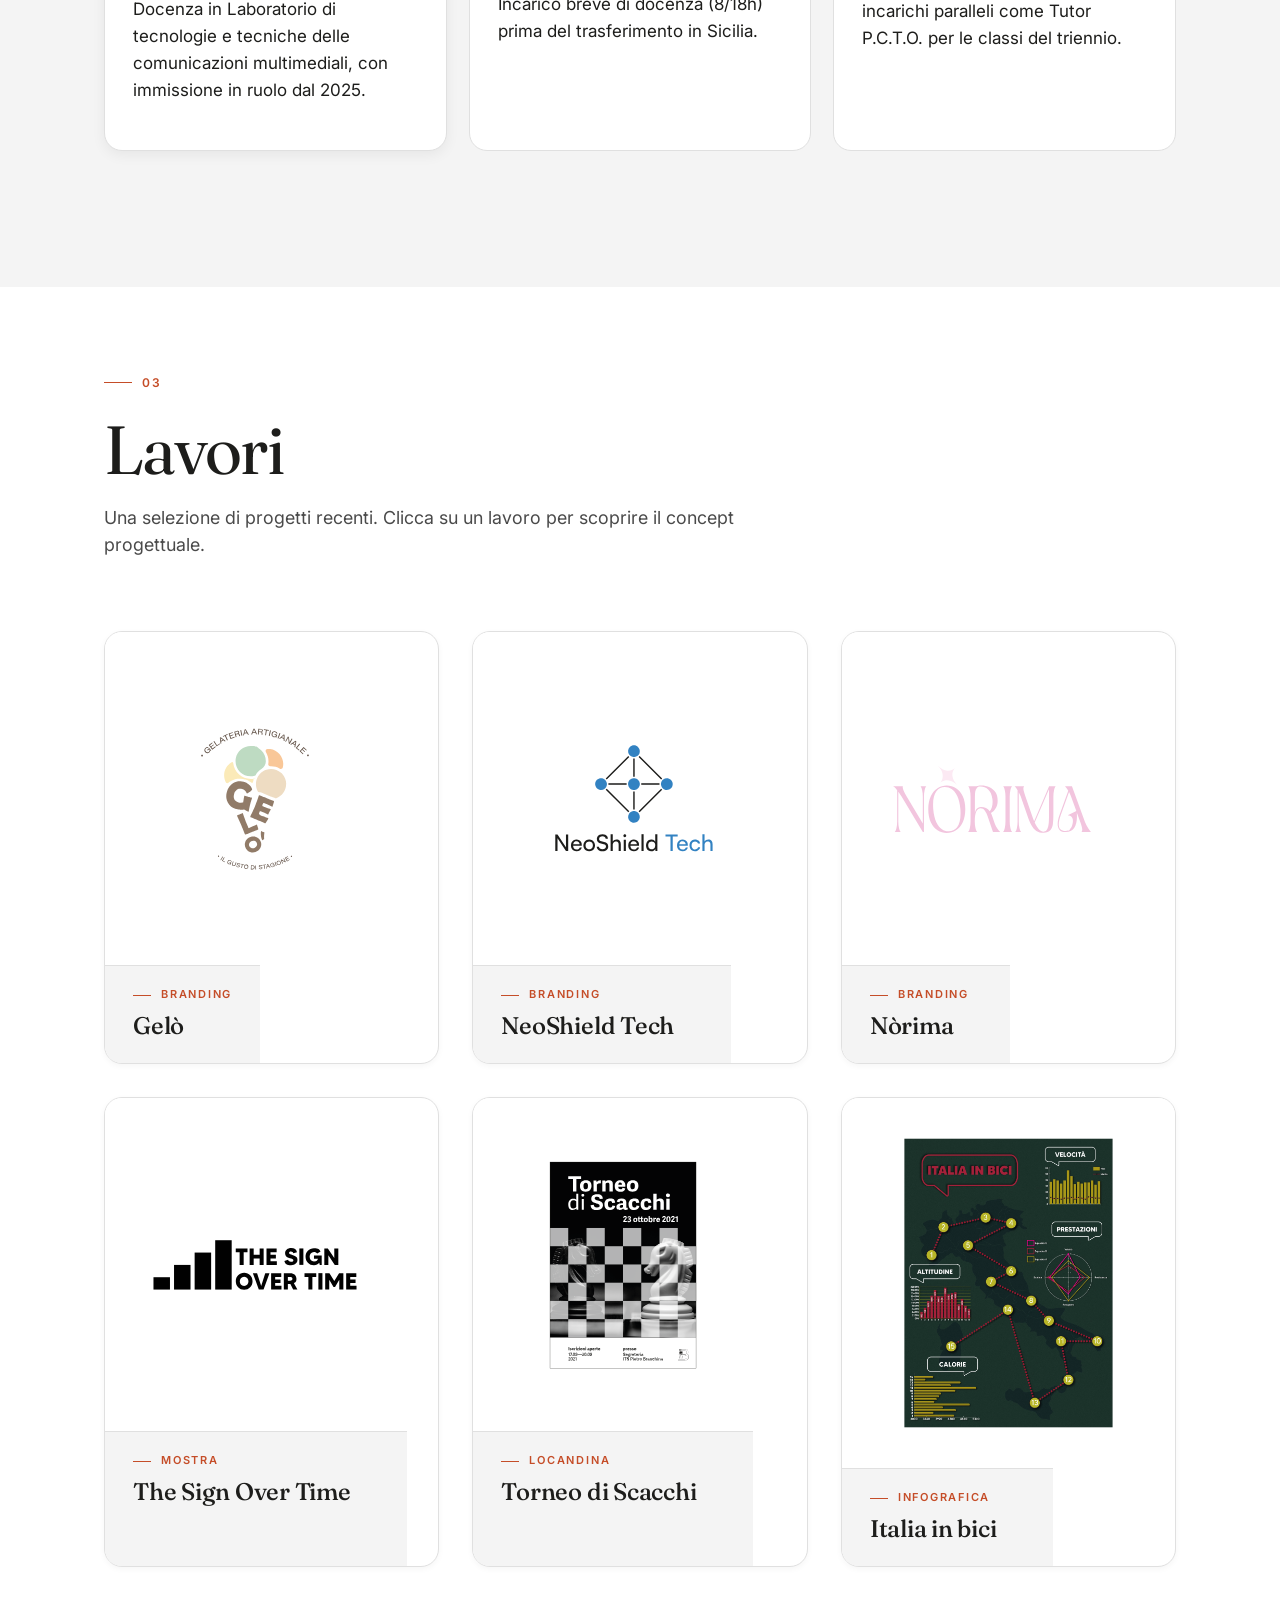
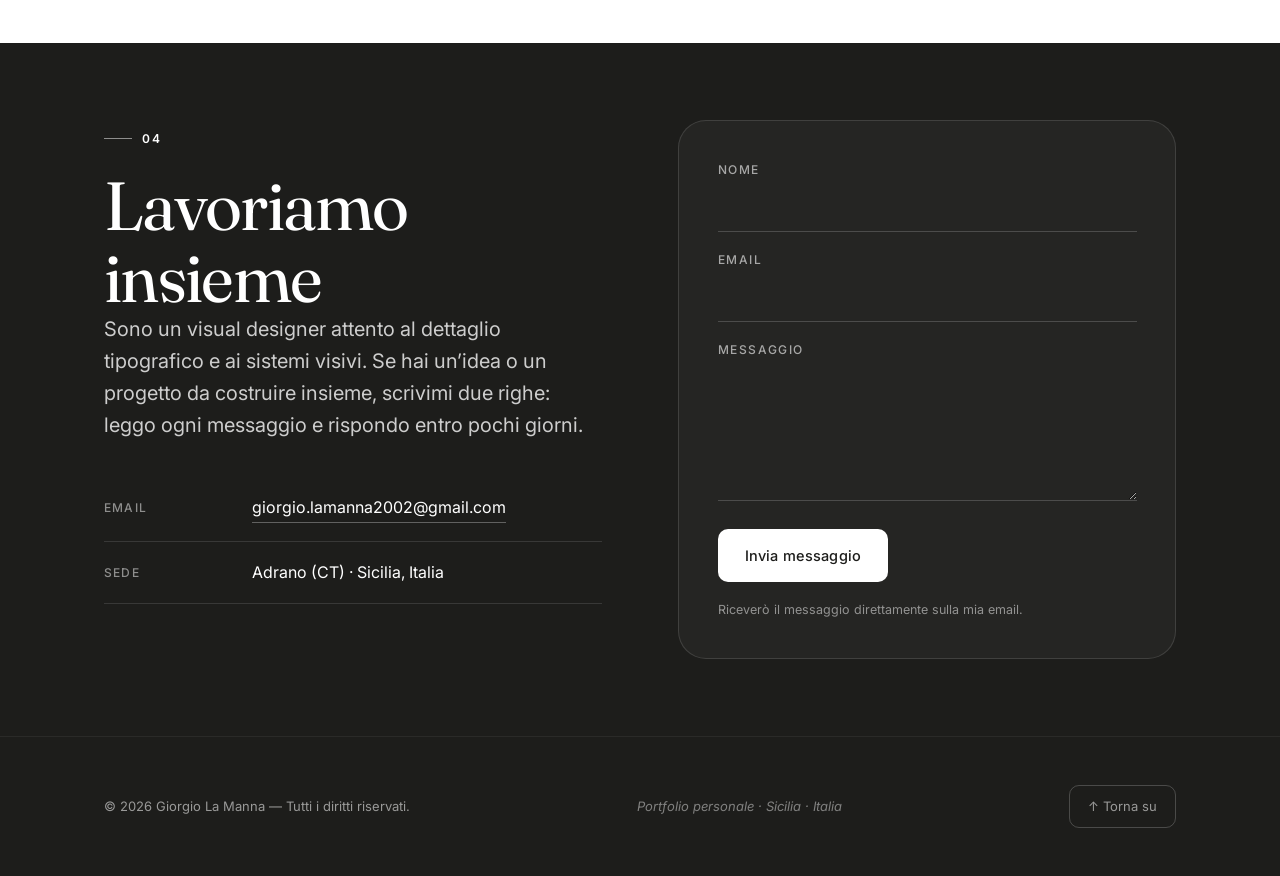
==== commit 29186188: "Add files via upload" ====
--- a/index.html
+++ b/index.html
@@ -17,7 +17,7 @@
   <meta property="og:url" content="https://giorgiolamanna.net/" />
   <meta property="og:title" content="Giorgio La Manna — Visual Designer" />
   <meta property="og:description" content="Portfolio personale di Giorgio La Manna. Identità visive, locandine, infografiche e progetti di grafica." />
-  <meta property="og:image" content="https://giorgiolamanna.net/assets/img/og-image.jpg" />
+  <meta property="og:image" content="https://giorgiolamanna.net/assets/img/og-image.jpg?v=2" />
   <meta property="og:image:width" content="1200" />
   <meta property="og:image:height" content="1200" />
   <meta property="og:image:alt" content="Giorgio La Manna — Visual Designer" />
@@ -39,7 +39,7 @@
   }
   </script>
   <meta name="twitter:description" content="Portfolio personale. Branding, editoriale, illustrazione, infografica." />
-  <meta name="twitter:image" content="https://giorgiolamanna.net/assets/img/og-image.jpg" />
+  <meta name="twitter:image" content="https://giorgiolamanna.net/assets/img/og-image.jpg?v=2" />
 
   <!-- JSON-LD strutturato: dati Persona per Google Knowledge Graph -->
   <script type="application/ld+json">
@@ -48,7 +48,7 @@
     "@type": "Person",
     "name": "Giorgio La Manna",
     "url": "https://giorgiolamanna.net/",
-    "image": "https://giorgiolamanna.net/assets/img/og-image.jpg",
+    "image": "https://giorgiolamanna.net/assets/img/og-image.jpg?v=2",
     "jobTitle": "Visual Designer & Graphic Designer",
     "description": "Visual designer e graphic designer specializzato in branding, editoriale, illustrazione e infografica. Docente di Laboratorio di tecnologie e tecniche delle comunicazioni multimediali.",
     "address": {
